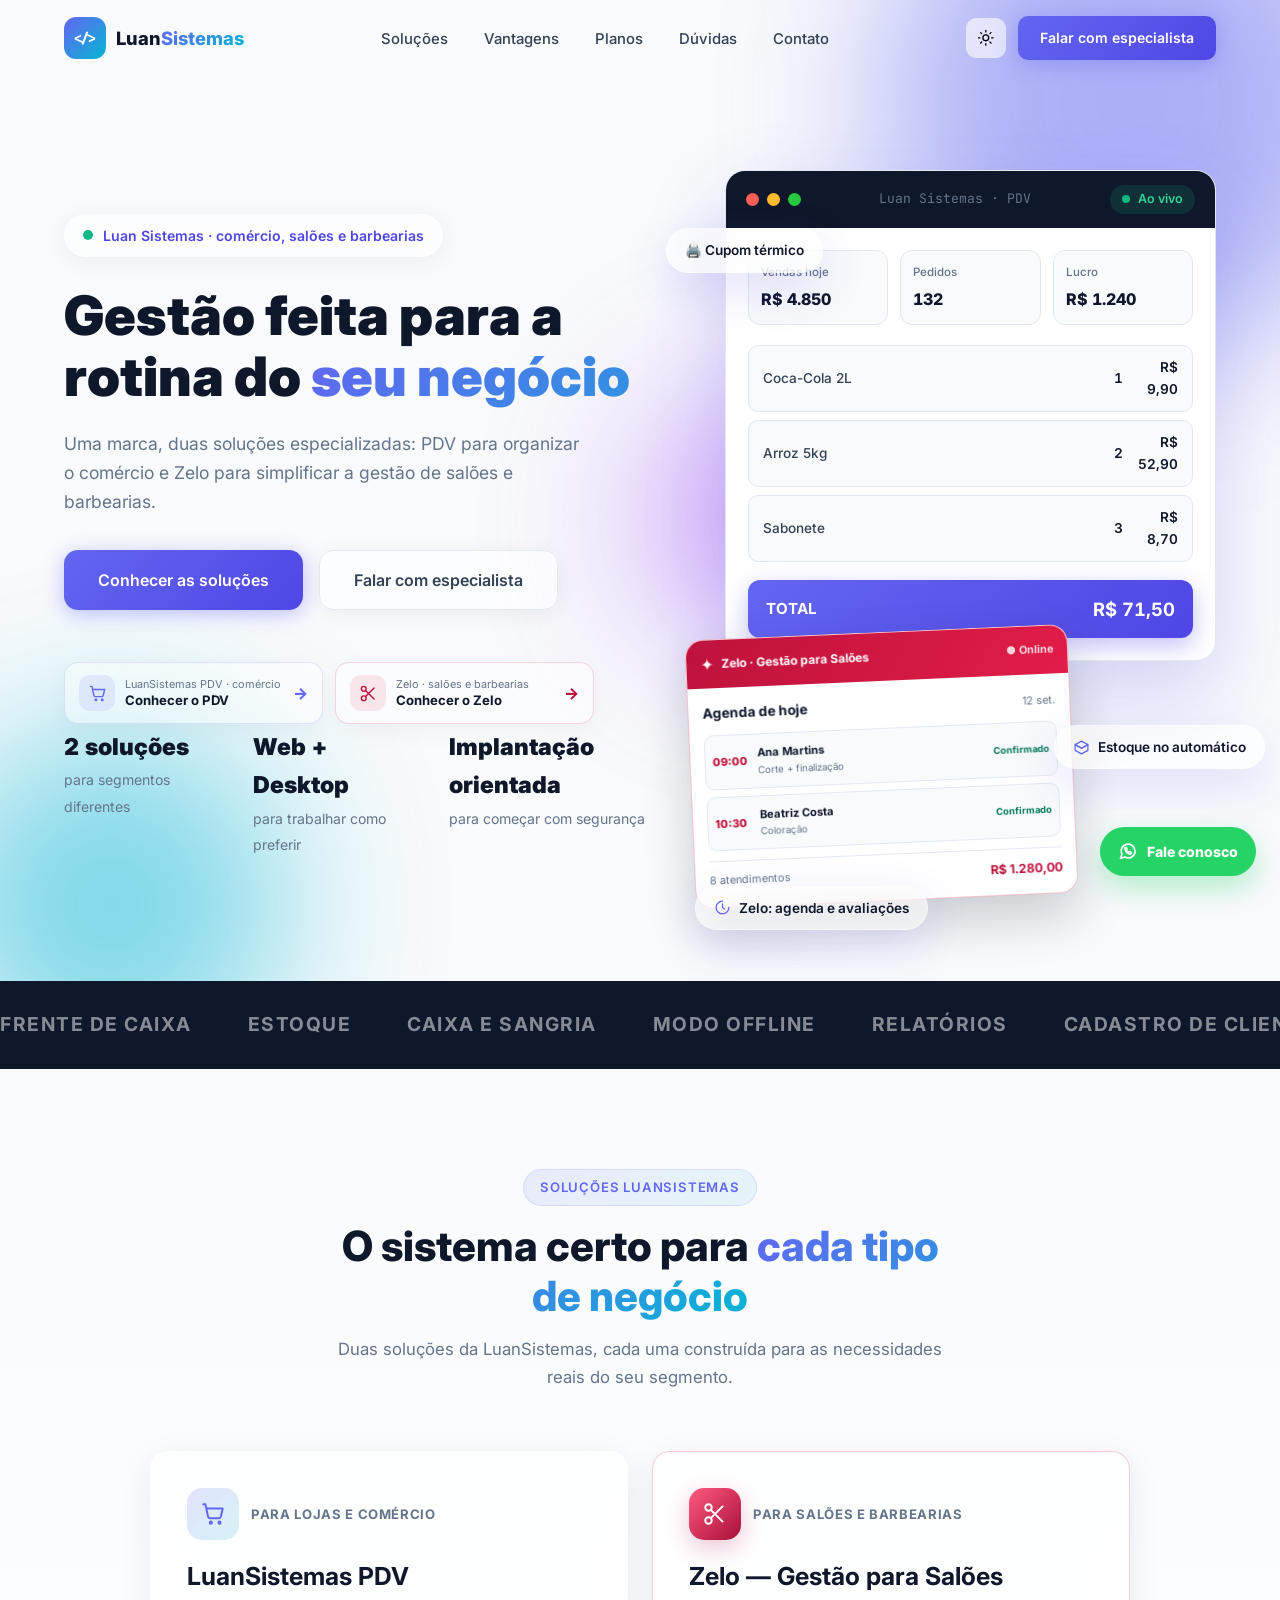
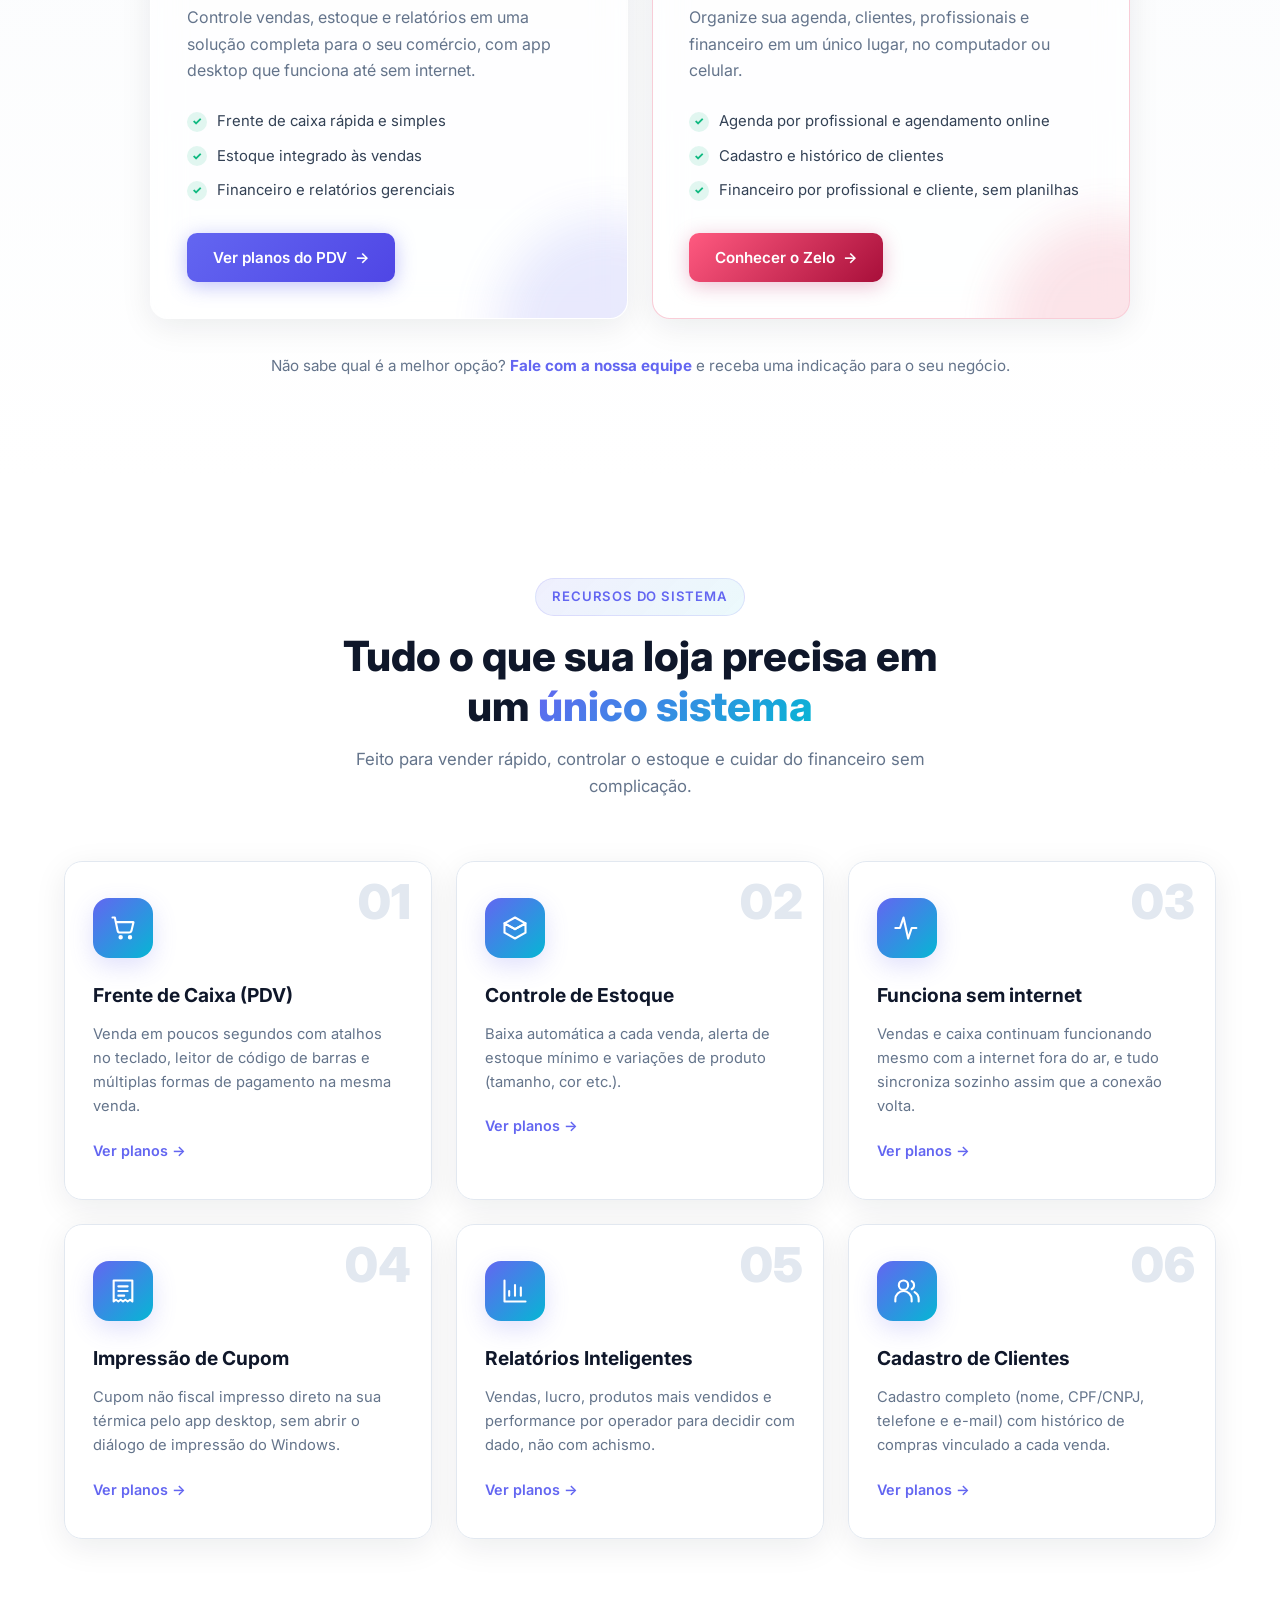
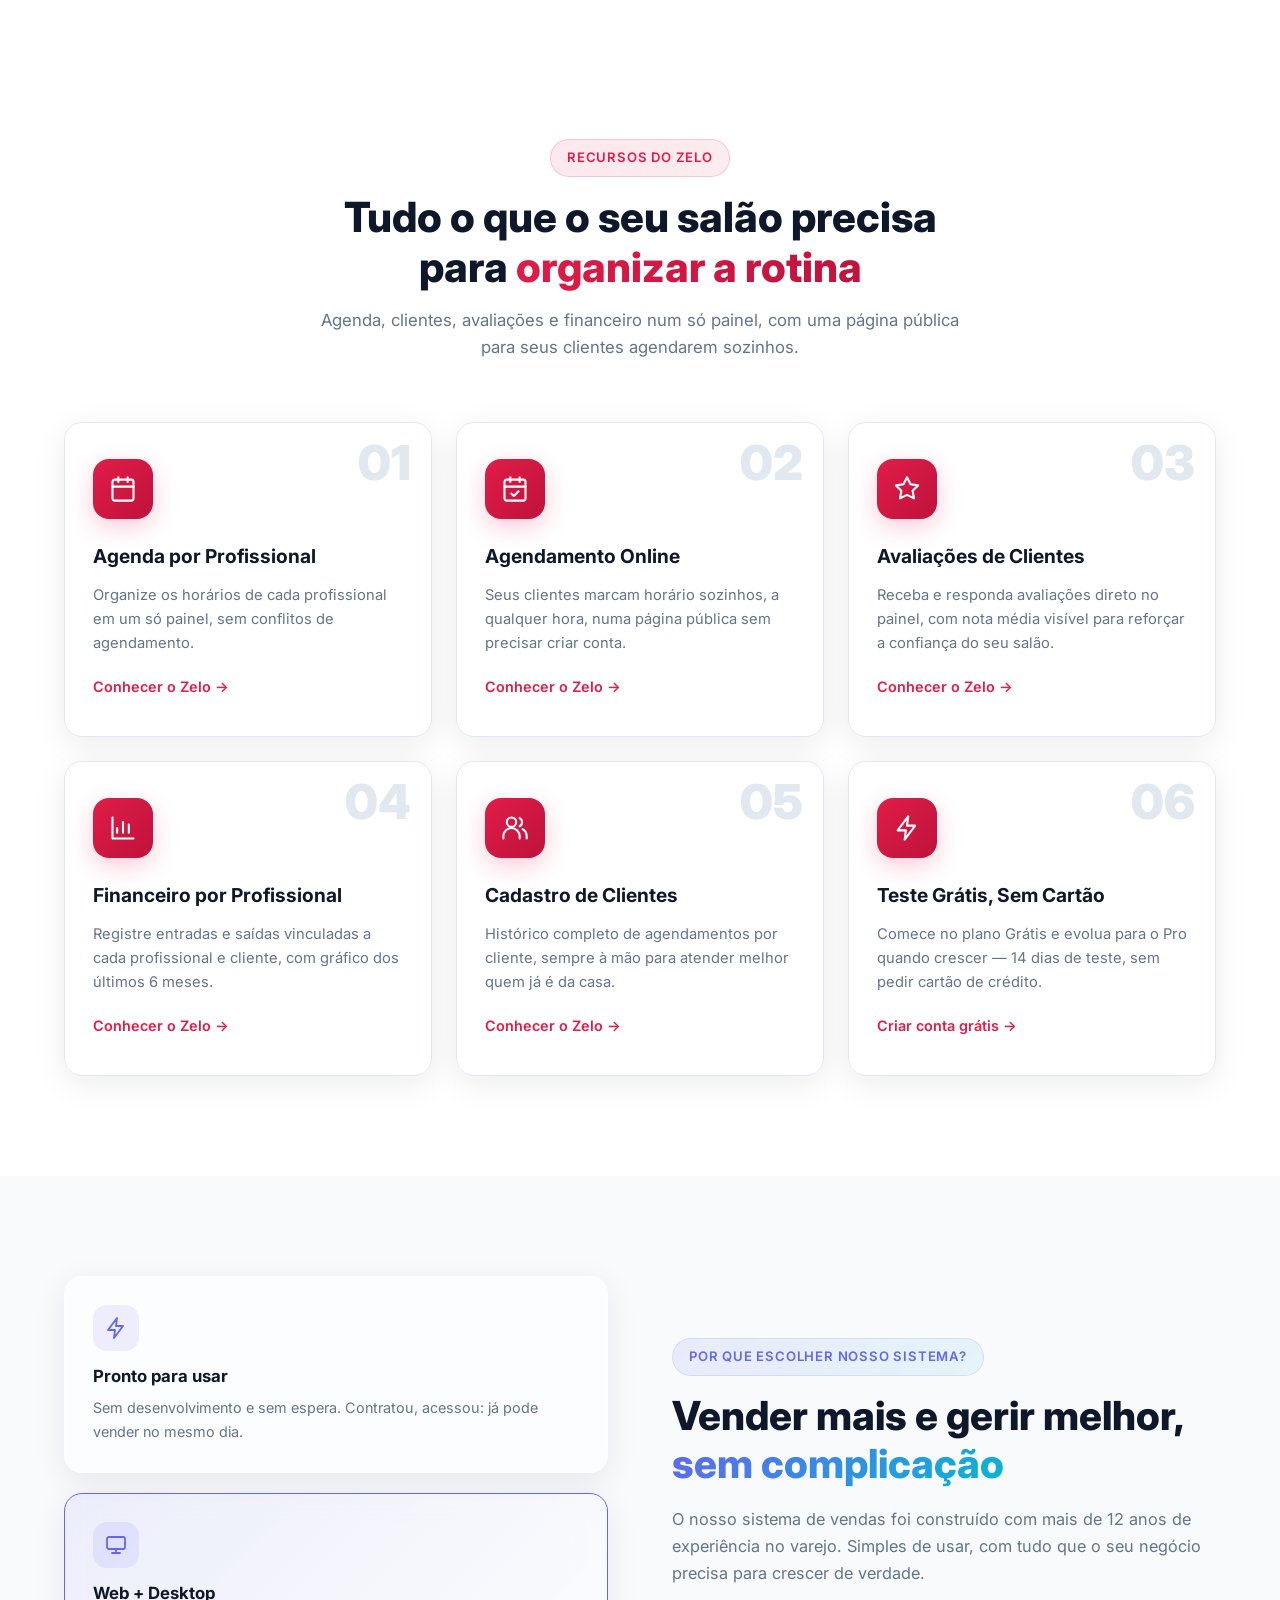
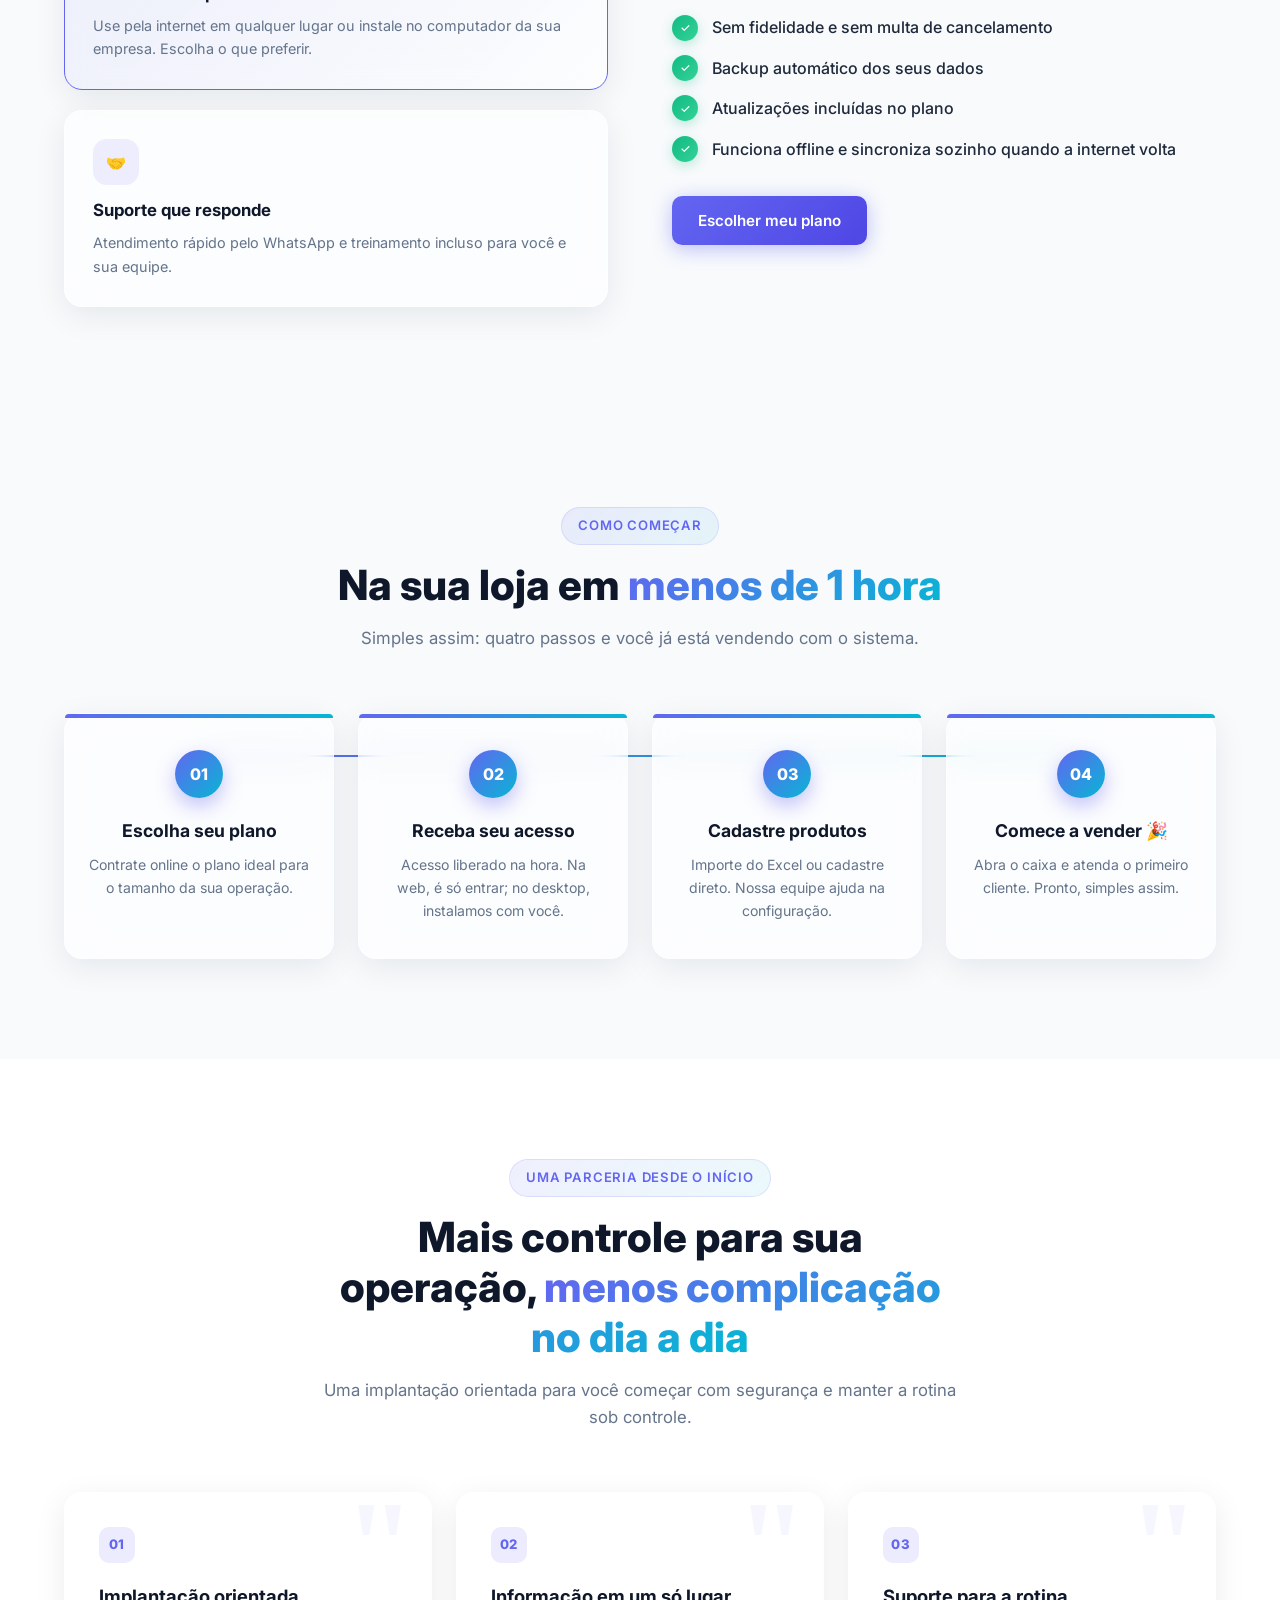
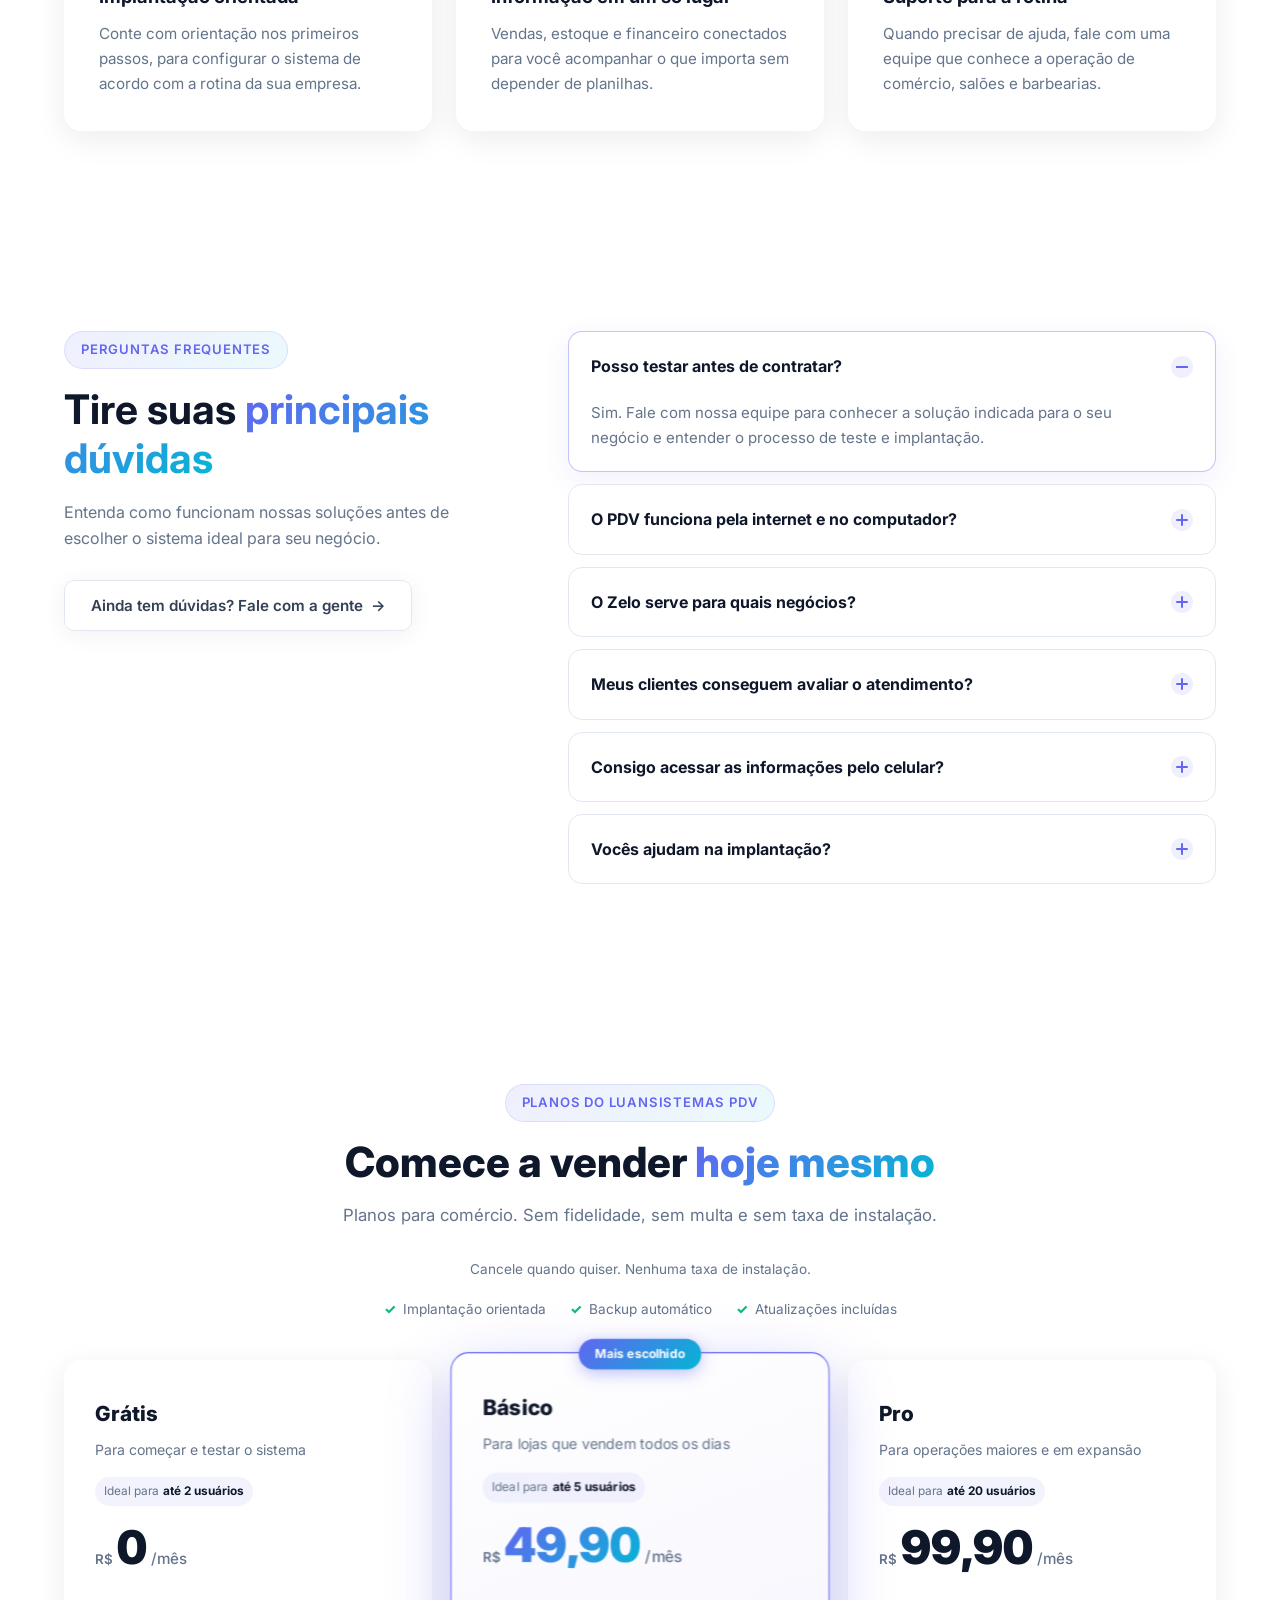
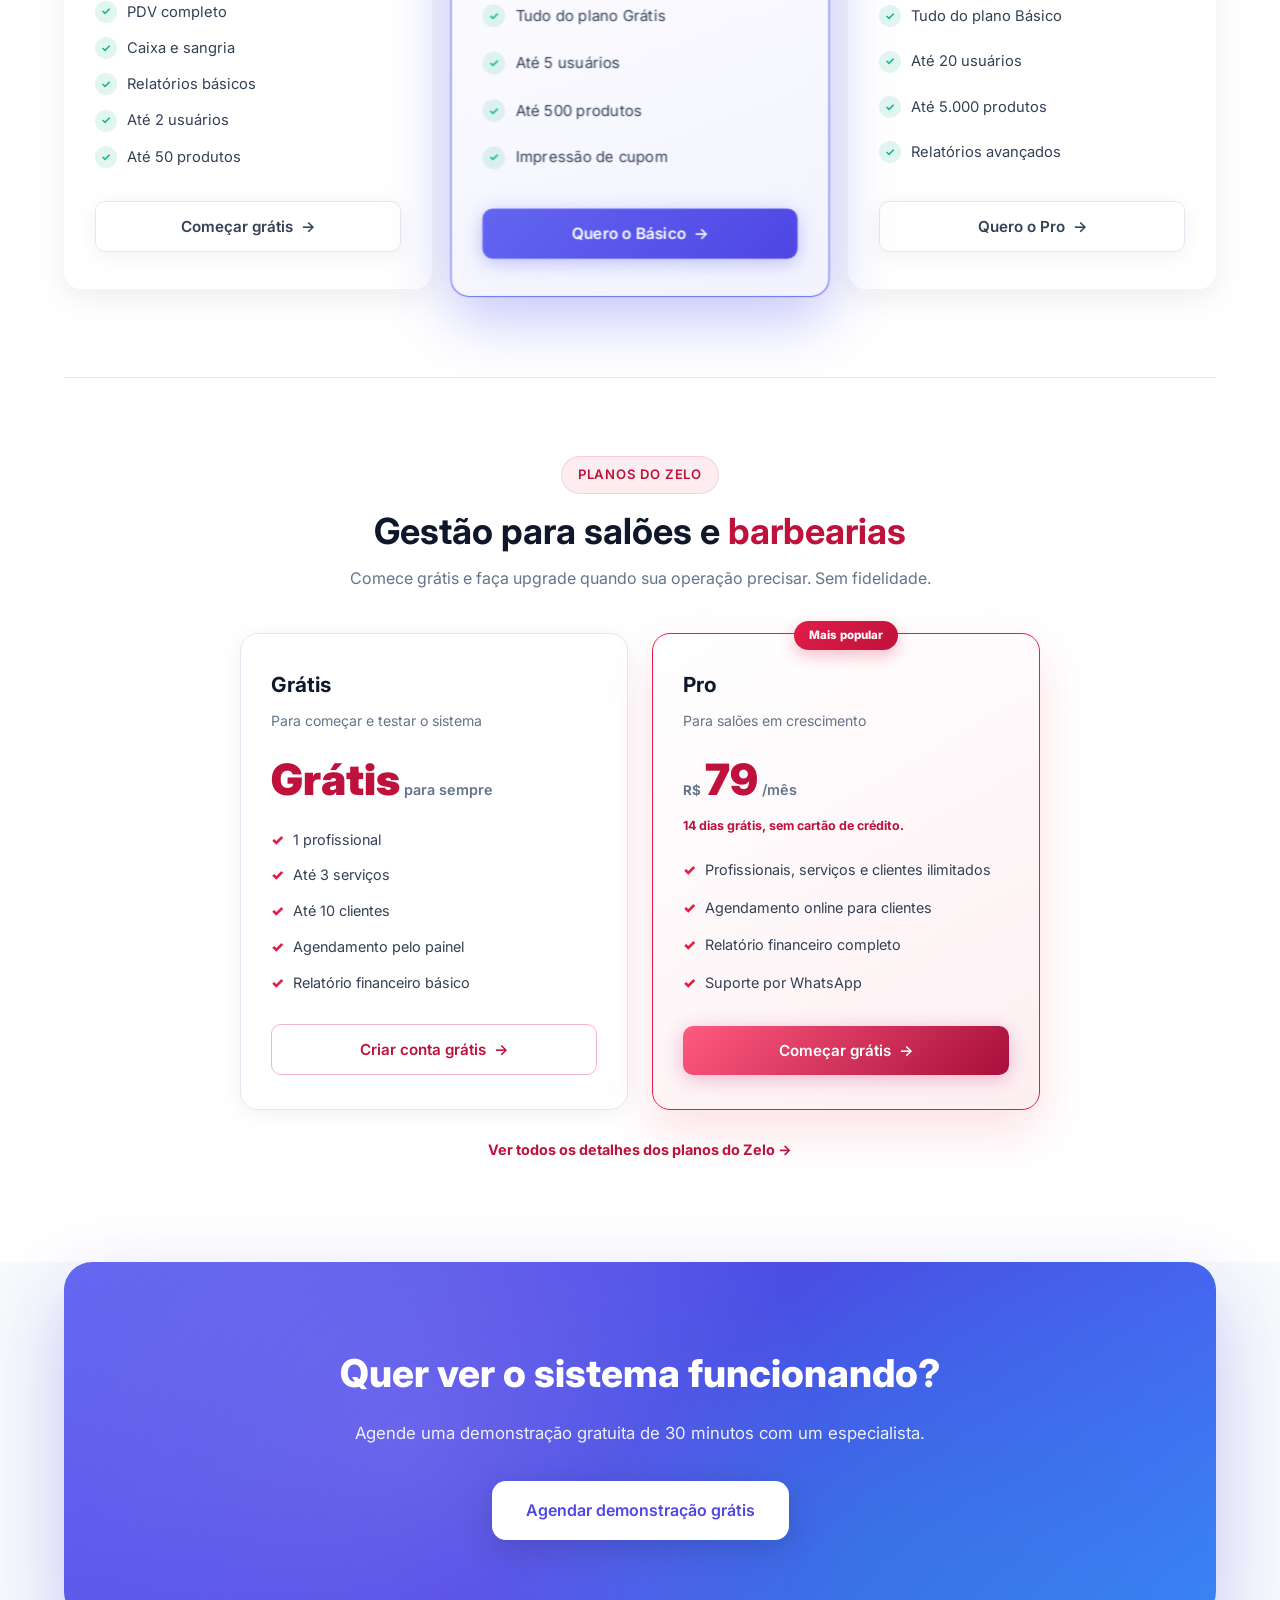
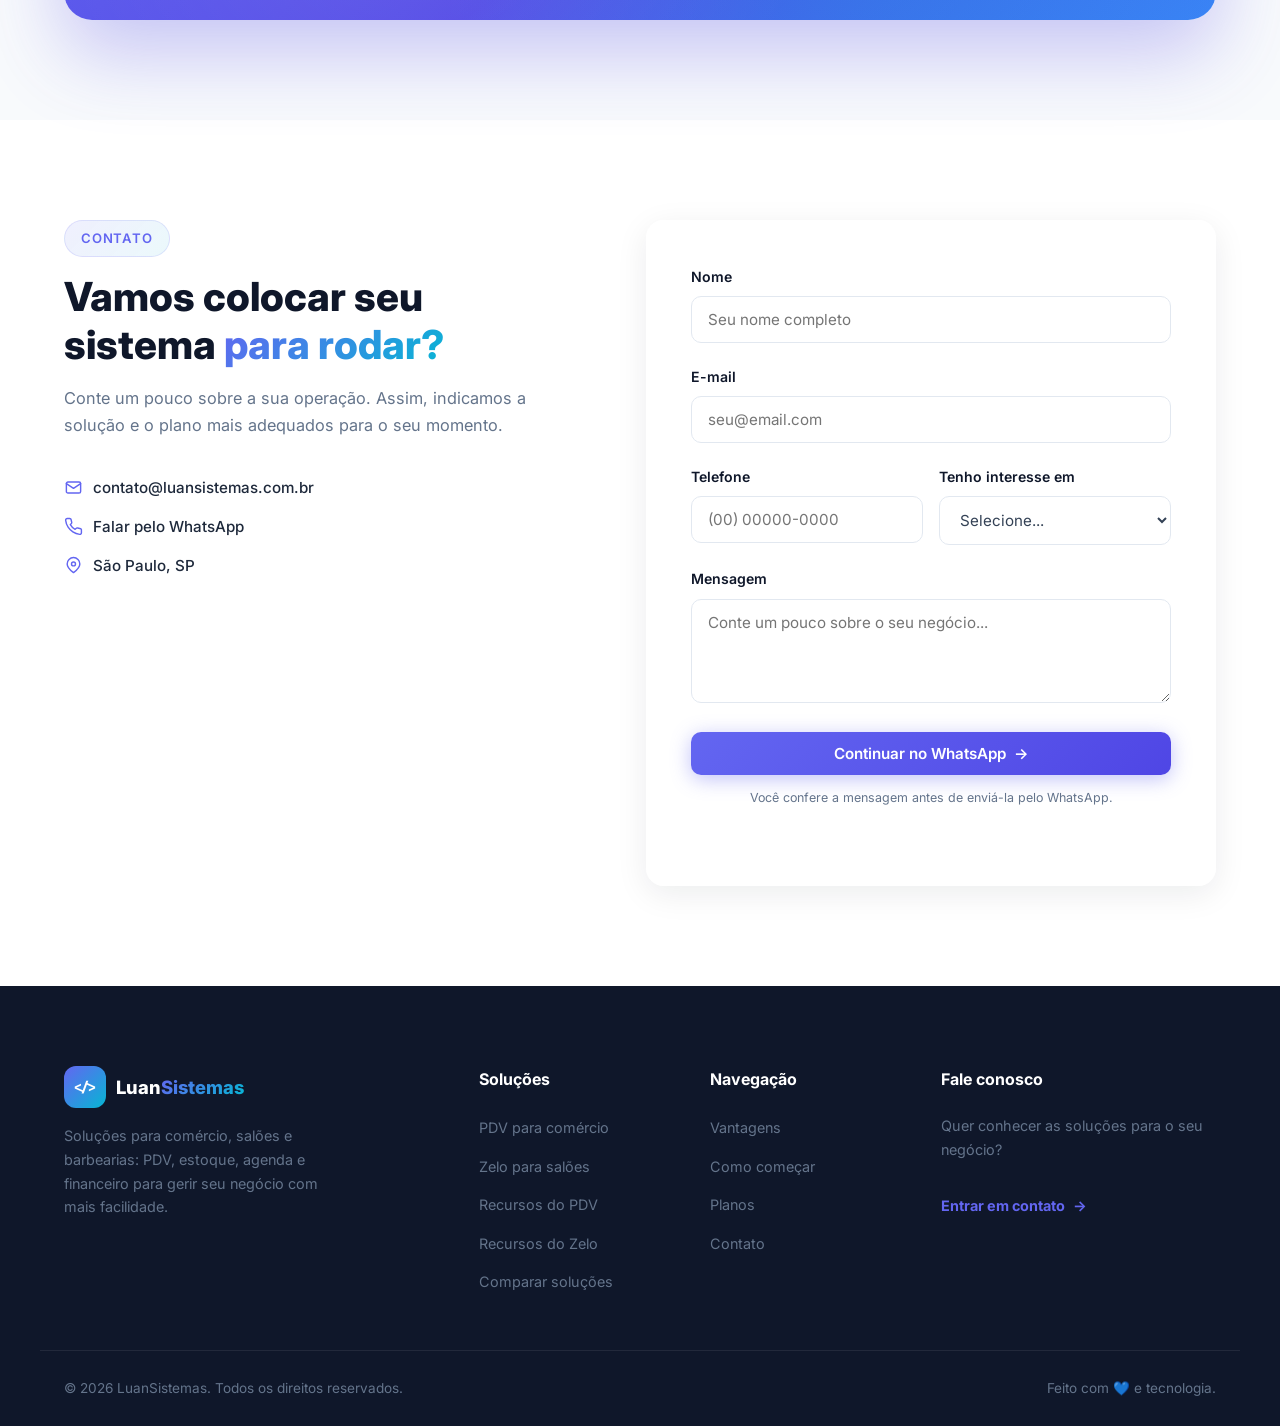
==== index.html @ 3c81588d "Landing page da Luan Sistemas (PDV + Zelo) Pagina de vendas mostrando as duas solucoes da marca: Lua" ====
<!DOCTYPE html>
<html lang="pt-BR">
<head>
  <meta charset="UTF-8">
  <meta name="viewport" content="width=device-width, initial-scale=1.0">
  <meta name="description" content="LuanSistemas: PDV completo para comércio e Zelo, gestão para salões e barbearias. Vendas, estoque, agenda, financeiro e suporte em um só lugar.">
  <meta name="theme-color" content="#6366f1">
  <meta name="robots" content="index, follow">
  <title>LuanSistemas | PDV para comércio e gestão para salões</title>
  <link rel="preconnect" href="https://fonts.googleapis.com">
  <link rel="preconnect" href="https://fonts.gstatic.com" crossorigin>
  <link href="https://fonts.googleapis.com/css2?family=Inter:wght@400;500;600;700;800;900&family=JetBrains+Mono:wght@400;500;700&display=swap" rel="stylesheet">
  <link rel="stylesheet" href="style.css">
</head>
<body>
  <a class="skip-link" href="#conteudo">Pular para o conteúdo</a>
  <div class="scroll-progress" id="scrollProgress"></div>
  <div class="cursor-glow" id="cursorGlow" aria-hidden="true"></div>
  <a class="whatsapp-float" href="https://wa.me/5511984881939?text=Ol%C3%A1%21%20Quero%20conhecer%20as%20solu%C3%A7%C3%B5es%20da%20Luan%20Sistemas." target="_blank" rel="noopener noreferrer" aria-label="Falar com a Luan Sistemas pelo WhatsApp">
    <svg class="ui-icon" aria-hidden="true" viewBox="0 0 24 24"><path d="M20.5 11.9a8.4 8.4 0 0 1-12.4 7.4L3 21l1.7-4.9A8.4 8.4 0 1 1 20.5 11.9Z"/><path d="M8.2 8.1c.2-.5.4-.5.7-.5h.6c.2 0 .4.1.5.4l.8 1.9c.1.3.1.5-.1.7l-.5.6c-.1.1-.1.3 0 .4.4.8 1.1 1.5 1.9 2 .2.1.3.1.4 0l.7-.8c.2-.2.4-.2.7-.1l1.8.8c.3.1.4.3.4.5v.6c0 .3-.2.6-.5.8-.5.3-1.1.4-1.8.2-1.1-.3-2.2-1-3.2-2s-1.7-2.1-2-3.2c-.2-.6-.1-1.2.1-1.7Z"/></svg>
    <span>Fale conosco</span>
  </a>

  <header class="header" id="header">
    <nav class="navbar container" aria-label="Navegação principal">
      <a href="#inicio" class="brand">
        <span class="brand-logo">&lt;/&gt;</span>
        <span class="brand-name">Luan<span>Sistemas</span></span>
      </a>

      <ul class="nav-links" id="navLinks">
        <li><a href="#solucoes" class="nav-link">Soluções</a></li>
        <li><a href="#vantagens" class="nav-link">Vantagens</a></li>
        <li><a href="#planos" class="nav-link">Planos</a></li>
        <li><a href="#faq" class="nav-link">Dúvidas</a></li>
        <li><a href="#contato" class="nav-link">Contato</a></li>
      </ul>

      <div class="nav-actions">
        <button class="theme-toggle" id="themeToggle" type="button" aria-label="Alternar modo escuro" aria-pressed="false">
          <svg class="ui-icon icon-sun" aria-hidden="true" viewBox="0 0 24 24"><circle cx="12" cy="12" r="4"/><path d="M12 2v2M12 20v2M4.93 4.93l1.41 1.41M17.66 17.66l1.41 1.41M2 12h2M20 12h2M4.93 19.07l1.41-1.41M17.66 6.34l1.41-1.41"/></svg>
          <svg class="ui-icon icon-moon" aria-hidden="true" viewBox="0 0 24 24"><path d="M21 12.8A9 9 0 1 1 11.2 3 7 7 0 0 0 21 12.8Z"/></svg>
        </button>
        <a href="#contato" class="btn btn-primary btn-nav btn-shine" data-interest="Demo / demonstração">Falar com especialista</a>
      </div>

      <button class="hamburger" id="hamburger" type="button" aria-label="Abrir menu" aria-controls="navLinks" aria-expanded="false">
        <span></span><span></span><span></span>
      </button>
    </nav>
  </header>

  <main id="conteudo">
    <section class="hero" id="inicio">
      <div class="aurora" aria-hidden="true">
        <span class="blob blob-1"></span>
        <span class="blob blob-2"></span>
        <span class="blob blob-3"></span>
      </div>

      <div class="container hero-content">
        <div class="hero-text">
          <span class="badge"><span class="pulse-dot"></span> Luan Sistemas · comércio, salões e barbearias</span>
          <h1>Gestão feita para a rotina do <span class="gradient-text animate-gradient">seu negócio</span></h1>
          <p>Uma marca, duas soluções especializadas: PDV para organizar o comércio e Zelo para simplificar a gestão de salões e barbearias.</p>
          <div class="hero-actions">
            <a href="#solucoes" class="btn btn-primary btn-lg btn-shine">Conhecer as soluções</a>
            <a href="#contato" class="btn btn-glass btn-lg" data-interest="Demo / demonstração">Falar com especialista</a>
          </div>
          <div class="hero-product-links" aria-label="Escolha sua solução">
            <a href="#planos" class="hero-product-link">
              <span class="hero-product-icon"><svg class="ui-icon" aria-hidden="true" viewBox="0 0 24 24"><path d="M3 3h2l2.4 11.3a2 2 0 0 0 2 1.6h7.9a2 2 0 0 0 1.9-1.4L21 7H6"/><circle cx="10" cy="20" r="1"/><circle cx="18" cy="20" r="1"/></svg></span>
              <span><small>LuanSistemas PDV · comércio</small><strong>Conhecer o PDV</strong></span><span class="hero-product-arrow">→</span>
            </a>
            <a href="https://www.zelosaloes.com.br/" class="hero-product-link hero-product-zelo" target="_blank" rel="noopener noreferrer">
              <span class="hero-product-icon"><svg class="ui-icon" aria-hidden="true" viewBox="0 0 24 24"><circle cx="6" cy="6" r="3"/><circle cx="6" cy="18" r="3"/><path d="m8.6 8.6 10.4 10.4M8.6 15.4 19 5"/></svg></span>
              <span><small>Zelo · salões e barbearias</small><strong>Conhecer o Zelo</strong></span><span class="hero-product-arrow">→</span>
            </a>
          </div>
          <ul class="hero-stats">
            <li><strong>2 soluções</strong><span>para segmentos diferentes</span></li>
            <li><strong>Web + Desktop</strong><span>para trabalhar como preferir</span></li>
            <li><strong>Implantação orientada</strong><span>para começar com segurança</span></li>
          </ul>
        </div>
        <div class="hero-visual">
          <div class="dashboard-card" data-tilt>
            <div class="dash-header">
              <span class="dot red"></span><span class="dot yellow"></span><span class="dot green"></span>
              <span class="code-file">Luan Sistemas · PDV</span>
              <span class="dash-live"><span class="pulse-dot"></span> Ao vivo</span>
            </div>
            <div class="dash-body">
              <div class="dash-stats">
                <div><small>Vendas hoje</small><strong>R$ 4.850</strong></div>
                <div><small>Pedidos</small><strong>132</strong></div>
                <div><small>Lucro</small><strong>R$ 1.240</strong></div>
              </div>
              <div class="dash-items">
                <div class="dash-item"><span>Coca-Cola 2L</span><b>1</b><b>R$ 9,90</b></div>
                <div class="dash-item"><span>Arroz 5kg</span><b>2</b><b>R$ 52,90</b></div>
                <div class="dash-item"><span>Sabonete</span><b>3</b><b>R$ 8,70</b></div>
              </div>
              <div class="dash-total">TOTAL <strong>R$ 71,50</strong></div>
            </div>
            <div class="code-card-glow" aria-hidden="true"></div>
          </div>
          <div class="zelo-preview-card" aria-label="Prévia do Zelo, gestão para salões">
            <div class="zelo-preview-header">
              <span class="zelo-mark">✦</span>
              <span>Zelo · Gestão para Salões</span>
              <span class="zelo-online">● Online</span>
            </div>
            <div class="zelo-preview-body">
              <div class="zelo-preview-title"><strong>Agenda de hoje</strong><span>12 set.</span></div>
              <div class="zelo-appointment"><span class="zelo-time">09:00</span><span><b>Ana Martins</b><small>Corte + finalização</small></span><i>Confirmado</i></div>
              <div class="zelo-appointment"><span class="zelo-time">10:30</span><span><b>Beatriz Costa</b><small>Coloração</small></span><i>Confirmado</i></div>
              <div class="zelo-preview-footer"><span>8 atendimentos</span><strong>R$ 1.280,00</strong></div>
            </div>
          </div>
          <div class="float-chip chip-1" data-tilt>🖨️ Cupom térmico</div>
          <div class="float-chip chip-2" data-tilt><svg class="ui-icon" aria-hidden="true" viewBox="0 0 24 24"><path d="m21 8-9 5-9-5 9-5 9 5Z"/><path d="m3 8 9 5 9-5M3 8v8l9 5 9-5V8"/></svg>Estoque no automático</div>
          <div class="float-chip chip-3" data-tilt><svg class="ui-icon" aria-hidden="true" viewBox="0 0 24 24"><path d="M12 3a9 9 0 1 0 9 9"/><path d="M12 7v5l3 2"/></svg>Zelo: agenda e avaliações</div>
        </div>
      </div>
    </section>

    <div class="marquee" aria-label="O que o sistema faz">
      <div class="marquee-track">
        <span>Frente de Caixa</span><span>Estoque</span><span>Caixa e Sangria</span><span>Modo Offline</span>
        <span>Relatórios</span><span>Cadastro de Clientes</span><span>App Desktop</span><span>Cupom Térmico</span>
        <span>Frente de Caixa</span><span>Estoque</span><span>Caixa e Sangria</span><span>Modo Offline</span>
        <span>Relatórios</span><span>Cadastro de Clientes</span><span>App Desktop</span><span>Cupom Térmico</span>
      </div>
    </div>

    <section class="solutions section" id="solucoes">
      <div class="container">
        <div class="section-head">
          <span class="section-tag">Soluções LuanSistemas</span>
          <h2>O sistema certo para <span class="gradient-text">cada tipo de negócio</span></h2>
          <p>Duas soluções da LuanSistemas, cada uma construída para as necessidades reais do seu segmento.</p>
        </div>

        <div class="solutions-grid">
          <article class="solution-card solution-pdv glass-card" data-tilt>
            <div class="solution-card-top">
              <span class="solution-icon"><svg class="ui-icon" aria-hidden="true" viewBox="0 0 24 24"><path d="M3 3h2l2.4 11.3a2 2 0 0 0 2 1.6h7.9a2 2 0 0 0 1.9-1.4L21 7H6"/><circle cx="10" cy="20" r="1"/><circle cx="18" cy="20" r="1"/></svg></span>
              <span class="solution-label">Para lojas e comércio</span>
            </div>
            <h3>LuanSistemas PDV</h3>
            <p>Controle vendas, estoque e relatórios em uma solução completa para o seu comércio, com app desktop que funciona até sem internet.</p>
            <ul class="solution-features">
              <li>Frente de caixa rápida e simples</li>
              <li>Estoque integrado às vendas</li>
              <li>Financeiro e relatórios gerenciais</li>
            </ul>
            <a href="#planos" class="btn btn-primary">Ver planos do PDV <span>→</span></a>
          </article>

          <article class="solution-card solution-zelo glass-card" data-tilt>
            <div class="solution-card-top">
              <span class="solution-icon zelo-icon"><svg class="ui-icon" aria-hidden="true" viewBox="0 0 24 24"><circle cx="6" cy="6" r="3"/><circle cx="6" cy="18" r="3"/><path d="m8.6 8.6 10.4 10.4M8.6 15.4 19 5"/></svg></span>
              <span class="solution-label">Para salões e barbearias</span>
            </div>
            <h3>Zelo — Gestão para Salões</h3>
            <p>Organize sua agenda, clientes, profissionais e financeiro em um único lugar, no computador ou celular.</p>
            <ul class="solution-features">
              <li>Agenda por profissional e agendamento online</li>
              <li>Cadastro e histórico de clientes</li>
              <li>Financeiro por profissional e cliente, sem planilhas</li>
            </ul>
            <a href="https://www.zelosaloes.com.br/" class="btn btn-zelo" target="_blank" rel="noopener noreferrer">Conhecer o Zelo <span>→</span></a>
          </article>
        </div>
        <p class="solutions-support">Não sabe qual é a melhor opção? <a href="#contato" data-interest="Outro assunto">Fale com a nossa equipe</a> e receba uma indicação para o seu negócio.</p>
      </div>
    </section>

    <section class="services section" id="recursos">
      <div class="container">
        <div class="section-head">
          <span class="section-tag">Recursos do sistema</span>
          <h2>Tudo o que sua loja precisa em um <span class="gradient-text">único sistema</span></h2>
          <p>Feito para vender rápido, controlar o estoque e cuidar do financeiro sem complicação.</p>
        </div>

        <div class="services-grid">
          <article class="service-card glass-card" data-tilt>
            <span class="service-num">01</span>
            <div class="service-icon"><svg class="ui-icon" aria-hidden="true" viewBox="0 0 24 24"><path d="M3 3h2l2.4 11.3a2 2 0 0 0 2 1.6h7.9a2 2 0 0 0 1.9-1.4L21 7H6"/><circle cx="10" cy="20" r="1"/><circle cx="18" cy="20" r="1"/></svg></div>
            <h3>Frente de Caixa (PDV)</h3>
            <p>Venda em poucos segundos com atalhos no teclado, leitor de código de barras e múltiplas formas de pagamento na mesma venda.</p>
            <a href="#planos" class="card-link">Ver planos <span class="arrow">→</span></a>
          </article>

          <article class="service-card glass-card" data-tilt>
            <span class="service-num">02</span>
            <div class="service-icon"><svg class="ui-icon" aria-hidden="true" viewBox="0 0 24 24"><path d="m21 8-9 5-9-5 9-5 9 5Z"/><path d="m3 8 9 5 9-5M3 8v8l9 5 9-5V8"/></svg></div>
            <h3>Controle de Estoque</h3>
            <p>Baixa automática a cada venda, alerta de estoque mínimo e variações de produto (tamanho, cor etc.).</p>
            <a href="#planos" class="card-link">Ver planos <span class="arrow">→</span></a>
          </article>

          <article class="service-card glass-card" data-tilt>
            <span class="service-num">03</span>
            <div class="service-icon"><svg class="ui-icon" aria-hidden="true" viewBox="0 0 24 24"><path d="M2 12h4l3-9 4 18 3-9h4"/></svg></div>
            <h3>Funciona sem internet</h3>
            <p>Vendas e caixa continuam funcionando mesmo com a internet fora do ar, e tudo sincroniza sozinho assim que a conexão volta.</p>
            <a href="#planos" class="card-link">Ver planos <span class="arrow">→</span></a>
          </article>

          <article class="service-card glass-card" data-tilt>
            <span class="service-num">04</span>
            <div class="service-icon"><svg class="ui-icon" aria-hidden="true" viewBox="0 0 24 24"><path d="M4 3v18l2-1.5L8 21l2-1.5L12 21l2-1.5 2 1.5 2-1.5 2 1.5V3Z"/><path d="M8 8h8M8 12h8M8 16h5"/></svg></div>
            <h3>Impressão de Cupom</h3>
            <p>Cupom não fiscal impresso direto na sua térmica pelo app desktop, sem abrir o diálogo de impressão do Windows.</p>
            <a href="#planos" class="card-link">Ver planos <span class="arrow">→</span></a>
          </article>

          <article class="service-card glass-card" data-tilt>
            <span class="service-num">05</span>
            <div class="service-icon"><svg class="ui-icon" aria-hidden="true" viewBox="0 0 24 24"><path d="M3 3v18h18"/><path d="M7 16v-4M12 16V7M17 16v-7"/></svg></div>
            <h3>Relatórios Inteligentes</h3>
            <p>Vendas, lucro, produtos mais vendidos e performance por operador para decidir com dado, não com achismo.</p>
            <a href="#planos" class="card-link">Ver planos <span class="arrow">→</span></a>
          </article>

          <article class="service-card glass-card" data-tilt>
            <span class="service-num">06</span>
            <div class="service-icon"><svg class="ui-icon" aria-hidden="true" viewBox="0 0 24 24"><circle cx="9" cy="7" r="4"/><path d="M2 21v-2a7 7 0 0 1 14 0v2M16 3.5a4 4 0 0 1 0 7M22 21v-2a7 7 0 0 0-3.5-6.1"/></svg></div>
            <h3>Cadastro de Clientes</h3>
            <p>Cadastro completo (nome, CPF/CNPJ, telefone e e-mail) com histórico de compras vinculado a cada venda.</p>
            <a href="#planos" class="card-link">Ver planos <span class="arrow">→</span></a>
          </article>
        </div>
      </div>
    </section>

    <section class="services services-zelo section" id="recursos-zelo">
      <div class="container">
        <div class="section-head">
          <span class="section-tag section-tag-zelo">Recursos do Zelo</span>
          <h2>Tudo o que o seu salão precisa para <span class="gradient-text-zelo">organizar a rotina</span></h2>
          <p>Agenda, clientes, avaliações e financeiro num só painel, com uma página pública para seus clientes agendarem sozinhos.</p>
        </div>

        <div class="services-grid">
          <article class="service-card service-card-zelo glass-card" data-tilt>
            <span class="service-num">01</span>
            <div class="service-icon service-icon-zelo"><svg class="ui-icon" aria-hidden="true" viewBox="0 0 24 24"><rect x="3" y="4" width="18" height="18" rx="2"/><path d="M16 2v4M8 2v4M3 10h18"/></svg></div>
            <h3>Agenda por Profissional</h3>
            <p>Organize os horários de cada profissional em um só painel, sem conflitos de agendamento.</p>
            <a href="https://www.zelosaloes.com.br/" class="card-link card-link-zelo" target="_blank" rel="noopener noreferrer">Conhecer o Zelo <span class="arrow">→</span></a>
          </article>

          <article class="service-card service-card-zelo glass-card" data-tilt>
            <span class="service-num">02</span>
            <div class="service-icon service-icon-zelo"><svg class="ui-icon" aria-hidden="true" viewBox="0 0 24 24"><rect x="3" y="4" width="18" height="18" rx="2"/><path d="M16 2v4M8 2v4M3 10h18M9 16l2 2 4-4"/></svg></div>
            <h3>Agendamento Online</h3>
            <p>Seus clientes marcam horário sozinhos, a qualquer hora, numa página pública sem precisar criar conta.</p>
            <a href="https://www.zelosaloes.com.br/" class="card-link card-link-zelo" target="_blank" rel="noopener noreferrer">Conhecer o Zelo <span class="arrow">→</span></a>
          </article>

          <article class="service-card service-card-zelo glass-card" data-tilt>
            <span class="service-num">03</span>
            <div class="service-icon service-icon-zelo"><svg class="ui-icon" aria-hidden="true" viewBox="0 0 24 24"><path d="m12 2 3 6 6.5.9-4.7 4.6L18 20 12 17l-6 3 1.2-6.5L2.5 8.9 9 8Z"/></svg></div>
            <h3>Avaliações de Clientes</h3>
            <p>Receba e responda avaliações direto no painel, com nota média visível para reforçar a confiança do seu salão.</p>
            <a href="https://www.zelosaloes.com.br/" class="card-link card-link-zelo" target="_blank" rel="noopener noreferrer">Conhecer o Zelo <span class="arrow">→</span></a>
          </article>

          <article class="service-card service-card-zelo glass-card" data-tilt>
            <span class="service-num">04</span>
            <div class="service-icon service-icon-zelo"><svg class="ui-icon" aria-hidden="true" viewBox="0 0 24 24"><path d="M3 3v18h18"/><path d="M7 16v-4M12 16V7M17 16v-7"/></svg></div>
            <h3>Financeiro por Profissional</h3>
            <p>Registre entradas e saídas vinculadas a cada profissional e cliente, com gráfico dos últimos 6 meses.</p>
            <a href="https://www.zelosaloes.com.br/" class="card-link card-link-zelo" target="_blank" rel="noopener noreferrer">Conhecer o Zelo <span class="arrow">→</span></a>
          </article>

          <article class="service-card service-card-zelo glass-card" data-tilt>
            <span class="service-num">05</span>
            <div class="service-icon service-icon-zelo"><svg class="ui-icon" aria-hidden="true" viewBox="0 0 24 24"><circle cx="9" cy="7" r="4"/><path d="M2 21v-2a7 7 0 0 1 14 0v2M16 3.5a4 4 0 0 1 0 7M22 21v-2a7 7 0 0 0-3.5-6.1"/></svg></div>
            <h3>Cadastro de Clientes</h3>
            <p>Histórico completo de agendamentos por cliente, sempre à mão para atender melhor quem já é da casa.</p>
            <a href="https://www.zelosaloes.com.br/" class="card-link card-link-zelo" target="_blank" rel="noopener noreferrer">Conhecer o Zelo <span class="arrow">→</span></a>
          </article>

          <article class="service-card service-card-zelo glass-card" data-tilt>
            <span class="service-num">06</span>
            <div class="service-icon service-icon-zelo"><svg class="ui-icon" aria-hidden="true" viewBox="0 0 24 24"><path d="m13 2-9 12h7l-1 8 9-12h-7l1-8Z"/></svg></div>
            <h3>Teste Grátis, Sem Cartão</h3>
            <p>Comece no plano Grátis e evolua para o Pro quando crescer — 14 dias de teste, sem pedir cartão de crédito.</p>
            <a href="https://www.zelosaloes.com.br/register" class="card-link card-link-zelo" target="_blank" rel="noopener noreferrer">Criar conta grátis <span class="arrow">→</span></a>
          </article>
        </div>
      </div>
    </section>

    <section class="about section" id="vantagens">
      <div class="container about-grid">
        <div class="about-visual">
          <div class="about-card glass-card" data-reveal>
            <span class="flag"><svg class="ui-icon" aria-hidden="true" viewBox="0 0 24 24"><path d="m13 2-9 12h7l-1 8 9-12h-7l1-8Z"/></svg></span>
            <h4>Pronto para usar</h4>
            <p>Sem desenvolvimento e sem espera. Contratou, acessou: já pode vender no mesmo dia.</p>
          </div>
          <div class="about-card highlight glass-card" data-reveal>
            <span class="flag"><svg class="ui-icon" aria-hidden="true" viewBox="0 0 24 24"><rect x="3" y="4" width="18" height="12" rx="2"/><path d="M8 20h8M12 16v4"/></svg></span>
            <h4>Web + Desktop</h4>
            <p>Use pela internet em qualquer lugar ou instale no computador da sua empresa. Escolha o que preferir.</p>
          </div>
          <div class="about-card glass-card" data-reveal>
            <span class="flag">🤝</span>
            <h4>Suporte que responde</h4>
            <p>Atendimento rápido pelo WhatsApp e treinamento incluso para você e sua equipe.</p>
          </div>
        </div>

        <div class="about-text" data-reveal>
          <span class="section-tag">Por que escolher nosso sistema?</span>
          <h2>Vender mais e gerir melhor, <span class="gradient-text">sem complicação</span></h2>
          <p>O nosso sistema de vendas foi construído com mais de 12 anos de experiência no varejo. Simples de usar, com tudo que o seu negócio precisa para crescer de verdade.</p>
          <ul class="about-list">
            <li><span>✓</span> Sem fidelidade e sem multa de cancelamento</li>
            <li><span>✓</span> Backup automático dos seus dados</li>
            <li><span>✓</span> Atualizações incluídas no plano</li>
            <li><span>✓</span> Funciona offline e sincroniza sozinho quando a internet volta</li>
          </ul>
          <a href="#planos" class="btn btn-primary btn-shine">Escolher meu plano</a>
        </div>
      </div>
    </section>

    <section class="process section" id="como-comecar">
      <div class="container">
        <div class="section-head">
          <span class="section-tag">Como começar</span>
          <h2>Na sua loja em <span class="gradient-text">menos de 1 hora</span></h2>
          <p>Simples assim: quatro passos e você já está vendendo com o sistema.</p>
        </div>

        <div class="process-steps">
          <article class="step glass-card" data-tilt>
            <span class="step-num">01</span>
            <h3>Escolha seu plano</h3>
            <p>Contrate online o plano ideal para o tamanho da sua operação.</p>
          </article>
          <article class="step glass-card" data-tilt>
            <span class="step-num">02</span>
            <h3>Receba seu acesso</h3>
            <p>Acesso liberado na hora. Na web, é só entrar; no desktop, instalamos com você.</p>
          </article>
          <article class="step glass-card" data-tilt>
            <span class="step-num">03</span>
            <h3>Cadastre produtos</h3>
            <p>Importe do Excel ou cadastre direto. Nossa equipe ajuda na configuração.</p>
          </article>
          <article class="step glass-card" data-tilt>
            <span class="step-num">04</span>
            <h3>Comece a vender 🎉</h3>
            <p>Abra o caixa e atenda o primeiro cliente. Pronto, simples assim.</p>
          </article>
        </div>
      </div>
    </section>

    <section class="testimonials section" id="experiencia">
      <div class="container">
        <div class="section-head">
          <span class="section-tag">Uma parceria desde o início</span>
          <h2>Mais controle para sua operação, <span class="gradient-text">menos complicação no dia a dia</span></h2>
          <p>Uma implantação orientada para você começar com segurança e manter a rotina sob controle.</p>
        </div>

        <div class="testimonials-grid">
          <article class="testimonial-card glass-card" data-tilt>
            <span class="testimonial-kicker">01</span>
            <h3>Implantação orientada</h3>
            <p>Conte com orientação nos primeiros passos, para configurar o sistema de acordo com a rotina da sua empresa.</p>
          </article>

          <article class="testimonial-card glass-card" data-tilt>
            <span class="testimonial-kicker">02</span>
            <h3>Informação em um só lugar</h3>
            <p>Vendas, estoque e financeiro conectados para você acompanhar o que importa sem depender de planilhas.</p>
          </article>

          <article class="testimonial-card glass-card" data-tilt>
            <span class="testimonial-kicker">03</span>
            <h3>Suporte para a rotina</h3>
            <p>Quando precisar de ajuda, fale com uma equipe que conhece a operação de comércio, salões e barbearias.</p>
          </article>
        </div>
      </div>
    </section>

    <section class="faq section" id="faq">
      <div class="container faq-grid">
        <div class="faq-intro" data-reveal>
          <span class="section-tag">Perguntas frequentes</span>
          <h2>Tire suas <span class="gradient-text">principais dúvidas</span></h2>
          <p>Entenda como funcionam nossas soluções antes de escolher o sistema ideal para seu negócio.</p>
          <a href="#contato" class="btn btn-glass" data-interest="Outro assunto">Ainda tem dúvidas? Fale com a gente <span>→</span></a>
        </div>

        <div class="faq-list" data-reveal>
          <details class="faq-item" open>
            <summary>Posso testar antes de contratar?<span class="faq-toggle" aria-hidden="true"></span></summary>
            <p>Sim. Fale com nossa equipe para conhecer a solução indicada para o seu negócio e entender o processo de teste e implantação.</p>
          </details>
          <details class="faq-item">
            <summary>O PDV funciona pela internet e no computador?<span class="faq-toggle" aria-hidden="true"></span></summary>
            <p>Sim. O LuanSistemas PDV pode ser usado pela web ou instalado no computador, conforme a necessidade da sua operação.</p>
          </details>
          <details class="faq-item">
            <summary>O Zelo serve para quais negócios?<span class="faq-toggle" aria-hidden="true"></span></summary>
            <p>O Zelo foi pensado para salões de beleza e barbearias que precisam organizar agenda, clientes, profissionais e financeiro.</p>
          </details>
          <details class="faq-item">
            <summary>Meus clientes conseguem avaliar o atendimento?<span class="faq-toggle" aria-hidden="true"></span></summary>
            <p>Sim, no Zelo. Os clientes deixam avaliações e comentários direto pela página de agendamento, e você responde pelo painel — a nota média fica visível para reforçar a confiança no seu salão.</p>
          </details>
          <details class="faq-item">
            <summary>Consigo acessar as informações pelo celular?<span class="faq-toggle" aria-hidden="true"></span></summary>
            <p>Sim. As soluções web podem ser acessadas de dispositivos conectados à internet, facilitando o acompanhamento da operação.</p>
          </details>
          <details class="faq-item">
            <summary>Vocês ajudam na implantação?<span class="faq-toggle" aria-hidden="true"></span></summary>
            <p>Sim. Nossa equipe orienta os primeiros passos para que você comece a usar o sistema com segurança e rapidez.</p>
          </details>
        </div>
      </div>
    </section>

    <section class="pricing section" id="planos">
      <div class="container">
        <div class="section-head">
          <span class="section-tag">Planos do LuanSistemas PDV</span>
          <h2>Comece a vender <span class="gradient-text">hoje mesmo</span></h2>
          <p>Planos para comércio. Sem fidelidade, sem multa e sem taxa de instalação.</p>
        </div>

        <p class="billing-note" id="billingNote" aria-live="polite">Cancele quando quiser. Nenhuma taxa de instalação.</p>
        <ul class="pricing-reassurance" aria-label="Benefícios em todos os planos">
          <li><span>✓</span> Implantação orientada</li>
          <li><span>✓</span> Backup automático</li>
          <li><span>✓</span> Atualizações incluídas</li>
        </ul>

        <div class="pricing-grid">
          <article class="plan-card glass-card" data-tilt>
            <h3>Grátis</h3>
            <p class="plan-desc">Para começar e testar o sistema</p>
            <p class="plan-fit">Ideal para <strong>até 2 usuários</strong></p>
            <div class="plan-price">
              <small>R$</small><span class="price">0</span><span class="period">/mês</span>
            </div>
            <ul class="plan-features">
              <li><span>✓</span> PDV completo</li>
              <li><span>✓</span> Caixa e sangria</li>
              <li><span>✓</span> Relatórios básicos</li>
              <li><span>✓</span> Até 2 usuários</li>
              <li><span>✓</span> Até 50 produtos</li>
            </ul>
            <a href="#contato" class="btn btn-glass btn-full" data-interest="Plano Grátis">Começar grátis <span>→</span></a>
          </article>

          <article class="plan-card featured glass-card" data-tilt>
            <span class="plan-tag">Mais escolhido</span>
            <h3>Básico</h3>
            <p class="plan-desc">Para lojas que vendem todos os dias</p>
            <p class="plan-fit">Ideal para <strong>até 5 usuários</strong></p>
            <div class="plan-price">
              <small>R$</small><span class="price">49,90</span><span class="period">/mês</span>
            </div>
            <ul class="plan-features">
              <li><span>✓</span> Tudo do plano Grátis</li>
              <li><span>✓</span> Até 5 usuários</li>
              <li><span>✓</span> Até 500 produtos</li>
              <li><span>✓</span> Impressão de cupom</li>
            </ul>
            <a href="#contato" class="btn btn-primary btn-full btn-shine" data-interest="Plano Básico">Quero o Básico <span>→</span></a>
          </article>

          <article class="plan-card glass-card" data-tilt>
            <h3>Pro</h3>
            <p class="plan-desc">Para operações maiores e em expansão</p>
            <p class="plan-fit">Ideal para <strong>até 20 usuários</strong></p>
            <div class="plan-price">
              <small>R$</small><span class="price">99,90</span><span class="period">/mês</span>
            </div>
            <ul class="plan-features">
              <li><span>✓</span> Tudo do plano Básico</li>
              <li><span>✓</span> Até 20 usuários</li>
              <li><span>✓</span> Até 5.000 produtos</li>
              <li><span>✓</span> Relatórios avançados</li>
            </ul>
            <a href="#contato" class="btn btn-glass btn-full" data-interest="Plano Pro">Quero o Pro <span>→</span></a>
          </article>
        </div>
        <section class="zelo-pricing-section" aria-labelledby="zelo-pricing-title">
          <div class="zelo-pricing-head">
            <span class="section-tag">Planos do Zelo</span>
            <h3 id="zelo-pricing-title">Gestão para salões e <span>barbearias</span></h3>
            <p>Comece grátis e faça upgrade quando sua operação precisar. Sem fidelidade.</p>
          </div>
          <div class="zelo-plans-grid">
            <article class="zelo-plan-card">
              <h4>Grátis</h4>
              <p>Para começar e testar o sistema</p>
              <div class="zelo-plan-price"><strong>Grátis</strong><span>para sempre</span></div>
              <ul>
                <li><span>✓</span> 1 profissional</li>
                <li><span>✓</span> Até 3 serviços</li>
                <li><span>✓</span> Até 10 clientes</li>
                <li><span>✓</span> Agendamento pelo painel</li>
                <li><span>✓</span> Relatório financeiro básico</li>
              </ul>
              <a href="https://www.zelosaloes.com.br/register" class="btn btn-zelo-outline btn-full" target="_blank" rel="noopener noreferrer">Criar conta grátis <span>→</span></a>
            </article>
            <article class="zelo-plan-card zelo-plan-featured">
              <span class="zelo-plan-tag">Mais popular</span>
              <h4>Pro</h4>
              <p>Para salões em crescimento</p>
              <div class="zelo-plan-price"><small>R$</small><strong>79</strong><span>/mês</span></div>
              <p class="zelo-trial">14 dias grátis, sem cartão de crédito.</p>
              <ul>
                <li><span>✓</span> Profissionais, serviços e clientes ilimitados</li>
                <li><span>✓</span> Agendamento online para clientes</li>
                <li><span>✓</span> Relatório financeiro completo</li>
                <li><span>✓</span> Suporte por WhatsApp</li>
              </ul>
              <a href="https://www.zelosaloes.com.br/register" class="btn btn-zelo btn-full" target="_blank" rel="noopener noreferrer">Começar grátis <span>→</span></a>
            </article>
          </div>
          <a href="https://www.zelosaloes.com.br/pricing" class="zelo-pricing-link" target="_blank" rel="noopener noreferrer">Ver todos os detalhes dos planos do Zelo <span>→</span></a>
        </section>
        </div>
      </div>
    </section>

    <section class="cta section">
      <div class="container">
        <div class="cta-box" data-reveal>
          <div class="cta-aurora" aria-hidden="true"></div>
          <h2>Quer ver o sistema <span class="text-white">funcionando?</span></h2>
          <p>Agende uma demonstração gratuita de 30 minutos com um especialista.</p>
          <a href="#contato" class="btn btn-light btn-lg btn-shine" data-interest="Demo / demonstração">Agendar demonstração grátis</a>
        </div>
      </div>
    </section>

    <section class="contact section" id="contato">
      <div class="container contact-grid">
        <div class="contact-info" data-reveal>
          <span class="section-tag">Contato</span>
          <h2>Vamos colocar seu sistema <span class="gradient-text">para rodar?</span></h2>
          <p>Conte um pouco sobre a sua operação. Assim, indicamos a solução e o plano mais adequados para o seu momento.</p>

          <ul class="contact-channels">
            <li><svg class="ui-icon" aria-hidden="true" viewBox="0 0 24 24"><rect x="3" y="5" width="18" height="14" rx="2"/><path d="m3 7 9 6 9-6"/></svg><a href="mailto:contato@luansistemas.com.br">contato@luansistemas.com.br</a></li>
            <li><svg class="ui-icon" aria-hidden="true" viewBox="0 0 24 24"><path d="M22 16.9v3a2 2 0 0 1-2.2 2 19.8 19.8 0 0 1-8.6-3.1 19.4 19.4 0 0 1-6-6A19.8 19.8 0 0 1 2.1 4.2 2 2 0 0 1 4.1 2h3a2 2 0 0 1 2 1.7c.1.9.3 1.8.6 2.6a2 2 0 0 1-.5 2.1L8 9.6a16 16 0 0 0 6 6l1.2-1.2a2 2 0 0 1 2.1-.5c.8.3 1.7.5 2.6.6a2 2 0 0 1 2.1 2.4Z"/></svg><a href="https://wa.me/5511984881939?text=Ol%C3%A1%21%20Quero%20conhecer%20as%20solu%C3%A7%C3%B5es%20da%20Luan%20Sistemas." target="_blank" rel="noopener noreferrer">Falar pelo WhatsApp</a></li>
            <li><svg class="ui-icon" aria-hidden="true" viewBox="0 0 24 24"><path d="M20 10c0 5-8 11-8 11S4 15 4 10a8 8 0 1 1 16 0Z"/><circle cx="12" cy="10" r="2.5"/></svg><span>São Paulo, SP</span></li>
          </ul>
        </div>

        <form class="contact-form glass-card" id="contactForm">
          <div class="form-group">
            <label for="nome">Nome</label>
            <input type="text" id="nome" name="nome" placeholder="Seu nome completo" autocomplete="name" required>
          </div>
          <div class="form-group">
            <label for="email">E-mail</label>
            <input type="email" id="email" name="email" placeholder="seu@email.com" autocomplete="email" required>
          </div>
          <div class="form-row">
            <div class="form-group">
              <label for="telefone">Telefone</label>
              <input type="tel" id="telefone" name="telefone" placeholder="(00) 00000-0000" autocomplete="tel" inputmode="tel">
            </div>
            <div class="form-group">
              <label for="servico">Tenho interesse em</label>
              <select id="servico" name="servico">
                <option value="">Selecione...</option>
                <option>Plano Grátis</option>
                <option>Plano Básico</option>
                <option>Plano Pro</option>
                <option>Demo / demonstração</option>
                <option>Outro assunto</option>
              </select>
            </div>
          </div>
          <div class="form-group">
            <label for="mensagem">Mensagem</label>
            <textarea id="mensagem" name="mensagem" rows="4" placeholder="Conte um pouco sobre o seu negócio..." required></textarea>
          </div>
          <button type="submit" class="btn btn-primary btn-full btn-shine">Continuar no WhatsApp <span>→</span></button>
          <p class="form-note">Você confere a mensagem antes de enviá-la pelo WhatsApp.</p>
          <p class="form-status" id="formStatus" role="status" aria-live="polite"></p>
        </form>
      </div>
    </section>
  </main>

  <footer class="footer">
    <div class="container footer-content">
      <div class="footer-brand">
        <a href="#inicio" class="brand brand-footer">
          <span class="brand-logo">&lt;/&gt;</span>
          <span class="brand-name">Luan<span>Sistemas</span></span>
        </a>
        <p>Soluções para comércio, salões e barbearias: PDV, estoque, agenda e financeiro para gerir seu negócio com mais facilidade.</p>
      </div>

      <div class="footer-col">
        <h4>Soluções</h4>
        <ul>
          <li><a href="#planos">PDV para comércio</a></li>
          <li><a href="https://www.zelosaloes.com.br/" target="_blank" rel="noopener noreferrer">Zelo para salões</a></li>
          <li><a href="#recursos">Recursos do PDV</a></li>
          <li><a href="#recursos-zelo">Recursos do Zelo</a></li>
          <li><a href="#solucoes">Comparar soluções</a></li>
        </ul>
      </div>

      <div class="footer-col">
        <h4>Navegação</h4>
        <ul>
          <li><a href="#vantagens">Vantagens</a></li>
          <li><a href="#como-comecar">Como começar</a></li>
          <li><a href="#planos">Planos</a></li>
          <li><a href="#contato">Contato</a></li>
        </ul>
      </div>

      <div class="footer-col">
        <h4>Fale conosco</h4>
        <p>Quer conhecer as soluções para o seu negócio?</p>
        <a href="#contato" class="footer-contact-link">Entrar em contato <span>→</span></a>
      </div>
    </div>

    <div class="footer-bottom container">
      <p>&copy; <span id="year"></span> LuanSistemas. Todos os direitos reservados.</p>
      <p>Feito com <span class="heart">💙</span> e tecnologia.</p>
    </div>
  </footer>

  <script src="script.js"></script>
</body>
</html>
---- style.css ----
/* ============================================
   VARIABLES & THEME
   ============================================ */
:root {
  --primary: #6366f1;
  --primary-dark: #4f46e5;
  --primary-light: #818cf8;
  --primary-glow: rgba(99, 102, 241, 0.4);
  --accent: #06b6d4;
  --accent2: #f59e0b;

  --bg: #f8fafc;
  --bg-2: #ffffff;
  --surface: #ffffff;
  --card-bg: rgba(255,255,255,0.7);

  --dark: #0f172a;
  --dark-2: #1e293b;
  --dark-3: #273549;
  --text: #334155;
  --text-light: #64748b;
  --border: #e2e8f0;

  --success: #10b981;

  --radius: 18px;
  --radius-sm: 10px;
  --shadow: 0 4px 24px rgba(15, 23, 42, 0.06);
  --shadow-lg: 0 16px 48px rgba(79, 70, 229, 0.16);
  --shadow-xl: 0 32px 80px rgba(79, 70, 229, 0.22);
  --transition: 0.35s cubic-bezier(.4,0,.2,1);
  --transition-fast: 0.2s cubic-bezier(.4,0,.2,1);

  --glass-bg: rgba(255,255,255,0.6);
  --glass-border: rgba(255,255,255,0.4);
  --glass-shadow: 0 8px 32px rgba(15, 23, 42, 0.08);
}

[data-theme="dark"] {
  --bg: #0a0a1a;
  --bg-2: #0f0f23;
  --surface: #151528;
  --card-bg: rgba(21, 21, 40, 0.7);
  --text: #cbd5e1;
  --text-light: #94a3b8;
  --dark: #f8fafc;
  --dark-2: #e2e8f0;
  --dark-3: #cbd5e1;
  --border: rgba(255,255,255,0.08);
  --shadow: 0 4px 24px rgba(0, 0, 0, 0.25);
  --shadow-lg: 0 16px 48px rgba(99, 102, 241, 0.12);
  --glass-bg: rgba(15, 15, 35, 0.6);
  --glass-border: rgba(255,255,255,0.06);
  --glass-shadow: 0 8px 32px rgba(0, 0, 0, 0.3);
}

/* ============================================
   RESET
   ============================================ */
*, *::before, *::after {
  margin: 0;
  padding: 0;
  box-sizing: border-box;
}

html {
  scroll-behavior: smooth;
  -webkit-font-smoothing: antialiased;
  -moz-osx-font-smoothing: grayscale;
}

body {
  font-family: 'Inter', system-ui, -apple-system, sans-serif;
  color: var(--text);
  background: var(--bg);
  line-height: 1.65;
  overflow-x: hidden;
  transition: background var(--transition), color var(--transition);
}

img { max-width: 100%; }
a { text-decoration: none; color: inherit; }
ul { list-style: none; }
button { cursor: pointer; border: none; background: none; }

:focus-visible {
  outline: 3px solid var(--accent);
  outline-offset: 4px;
}

.skip-link {
  position: fixed;
  top: 12px;
  left: 50%;
  z-index: 10000;
  padding: 10px 16px;
  color: #fff;
  background: var(--primary-dark);
  border-radius: var(--radius-sm);
  transform: translate(-50%, -160%);
  transition: transform var(--transition-fast);
}

.skip-link:focus { transform: translate(-50%, 0); }

.ui-icon {
  width: 1em;
  height: 1em;
  display: inline-block;
  fill: none;
  stroke: currentColor;
  stroke-width: 1.8;
  stroke-linecap: round;
  stroke-linejoin: round;
  flex: 0 0 auto;
}

.container {
  max-width: 1200px;
  margin: 0 auto;
  padding: 0 24px;
}

.section { padding: 100px 0; }

/* ============================================
   SCROLL PROGRESS BAR
   ============================================ */
.scroll-progress {
  position: fixed;
  top: 0;
  left: 0;
  height: 3px;
  width: 0%;
  background: linear-gradient(90deg, var(--primary), var(--accent), var(--primary));
  background-size: 200% auto;
  z-index: 9999;
  transition: width 0.1s linear;
  animation: gradientSlide 3s linear infinite;
}

@keyframes gradientSlide {
  to { background-position: 200% center; }
}

/* ============================================
   CURSOR GLOW
   ============================================ */
.cursor-glow {
  position: fixed;
  width: 400px;
  height: 400px;
  border-radius: 50%;
  background: radial-gradient(circle, var(--primary-glow), transparent 70%);
  pointer-events: none;
  z-index: 0;
  opacity: 0;
  transform: translate(-50%, -50%);
  transition: opacity 0.5s ease;
  filter: blur(60px);
}

.whatsapp-float {
  position: fixed;
  right: 24px;
  bottom: 24px;
  z-index: 100;
  display: inline-flex;
  align-items: center;
  gap: 9px;
  padding: 13px 18px;
  border-radius: 100px;
  color: #fff;
  background: #25d366;
  box-shadow: 0 12px 28px rgba(37, 211, 102, .32);
  font-size: .88rem;
  font-weight: 800;
  transition: transform var(--transition-fast), box-shadow var(--transition-fast);
}

.whatsapp-float .ui-icon { width: 20px; height: 20px; stroke-width: 2; }
.whatsapp-float:hover { color: #fff; transform: translateY(-4px); box-shadow: 0 16px 34px rgba(37, 211, 102, .42); }

body:hover .cursor-glow {
  opacity: 0.35;
}

@media (hover: none) {
  .cursor-glow { display: none; }
}

/* ============================================
   UTILITY CLASSES
   ============================================ */
.section-tag {
  display: inline-block;
  background: linear-gradient(135deg, rgba(99,102,241,0.1), rgba(6,182,212,0.08));
  color: var(--primary);
  font-weight: 600;
  font-size: 0.82rem;
  letter-spacing: 0.8px;
  text-transform: uppercase;
  padding: 7px 16px;
  border-radius: 100px;
  margin-bottom: 16px;
  border: 1px solid rgba(99, 102, 241, 0.15);
}

.section-head {
  text-align: center;
  max-width: 640px;
  margin: 0 auto 60px;
}

.section-head h2 {
  font-size: clamp(1.9rem, 4.5vw, 2.6rem);
  font-weight: 800;
  color: var(--dark);
  line-height: 1.2;
  margin-bottom: 14px;
}

.section-head p {
  color: var(--text-light);
  font-size: 1.05rem;
}

.gradient-text {
  background: linear-gradient(135deg, var(--primary), var(--accent));
  -webkit-background-clip: text;
  background-clip: text;
  color: transparent;
}

.animate-gradient {
  background-size: 200% auto;
  animation: gradientShift 4s ease infinite;
}

/* Variante rosa/vermelha do Zelo, para diferenciar visualmente sua seção
   de recursos da seção (roxa) do PDV, mantendo a mesma estrutura. */
.section-tag-zelo {
  background: linear-gradient(135deg, rgba(225,29,72,0.1), rgba(190,18,60,0.08));
  color: #e11d48;
  border-color: rgba(225,29,72,0.18);
}

.gradient-text-zelo {
  background: linear-gradient(135deg, #e11d48, #be123c);
  -webkit-background-clip: text;
  background-clip: text;
  color: transparent;
}

.service-card.service-card-zelo::before {
  background: linear-gradient(90deg, #e11d48, #be123c);
}

.service-card.service-card-zelo:hover .service-num {
  color: rgba(225,29,72,.12);
}

.service-icon.service-icon-zelo {
  background: linear-gradient(135deg, #e11d48, #be123c);
  box-shadow: 0 8px 24px rgba(225,29,72,.22);
}

.card-link.card-link-zelo { color: #e11d48; }

@keyframes gradientShift {
  0%, 100% { background-position: 0% center; }
  50% { background-position: 100% center; }
}

/* ============================================
   GLASS CARD
   ============================================ */
.glass-card {
  background: var(--glass-bg);
  backdrop-filter: blur(16px);
  -webkit-backdrop-filter: blur(16px);
  border: 1px solid var(--glass-border);
  box-shadow: var(--glass-shadow);
}

/* ============================================
   SOLUTIONS
   ============================================ */
.solutions {
  background: linear-gradient(180deg, var(--bg) 0%, var(--bg-2) 100%);
}

.solutions-grid {
  display: grid;
  grid-template-columns: repeat(2, minmax(0, 1fr));
  gap: 24px;
  max-width: 980px;
  margin: 0 auto;
}

.solution-card {
  padding: 36px;
  border-radius: var(--radius);
  position: relative;
  overflow: hidden;
  transition: transform var(--transition), box-shadow var(--transition), border-color var(--transition);
}

.solution-card::after {
  content: '';
  position: absolute;
  width: 220px;
  height: 220px;
  right: -90px;
  bottom: -120px;
  border-radius: 50%;
  background: var(--primary-glow);
  filter: blur(24px);
  opacity: .35;
  pointer-events: none;
}

.solution-card:hover {
  transform: translateY(-7px);
  box-shadow: var(--shadow-xl);
}

.solution-zelo { border-color: rgba(225, 29, 72, .22); }
.solution-zelo::after { background: rgba(225, 29, 72, .34); }

.solution-card-top {
  display: flex;
  align-items: center;
  gap: 12px;
  margin-bottom: 22px;
}

.solution-icon {
  width: 52px;
  height: 52px;
  display: grid;
  place-items: center;
  border-radius: 15px;
  color: var(--primary);
  background: linear-gradient(135deg, rgba(99,102,241,.18), rgba(6,182,212,.16));
}

.zelo-icon {
  color: #fff;
  background: linear-gradient(135deg, #ff5a80, #a80f3a);
  box-shadow: 0 8px 22px rgba(190, 24, 93, .24);
}

.solution-icon .ui-icon { width: 26px; height: 26px; }
.zelo-icon .ui-icon { color: #fff; }

.solution-label {
  color: var(--text-light);
  font-size: .82rem;
  font-weight: 700;
  letter-spacing: .05em;
  text-transform: uppercase;
}

.solution-card h3 {
  color: var(--dark);
  font-size: 1.55rem;
  line-height: 1.2;
  margin-bottom: 12px;
}

.solution-card > p { color: var(--text-light); max-width: 47ch; }

.solutions-support {
  margin: 34px auto 0;
  color: var(--text-light);
  font-size: .95rem;
  text-align: center;
}

.solutions-support a {
  color: var(--primary);
  font-weight: 700;
}

.solutions-support a:hover { text-decoration: underline; }

.solution-features {
  display: grid;
  gap: 10px;
  margin: 26px 0 30px;
}

.solution-features li {
  display: flex;
  align-items: center;
  gap: 10px;
  color: var(--text);
  font-size: .93rem;
}

.solution-features li::before {
  content: '✓';
  display: grid;
  place-items: center;
  width: 20px;
  height: 20px;
  flex: 0 0 20px;
  border-radius: 50%;
  color: var(--success);
  background: rgba(16,185,129,.12);
  font-size: .7rem;
  font-weight: 800;
}

.btn-zelo {
  padding: 12px 26px;
  color: #fff;
  background: linear-gradient(135deg, #ff5a80, #a80f3a);
  box-shadow: 0 4px 20px rgba(190, 24, 93, .28);
}

.btn-zelo:hover {
  color: #fff;
  transform: translateY(-3px);
  box-shadow: 0 9px 28px rgba(190, 24, 93, .38);
}

.footer-contact-link {
  display: inline-flex;
  align-items: center;
  gap: 8px;
  margin-top: 14px;
  color: var(--primary);
  font-size: .9rem;
  font-weight: 700;
}

.footer-contact-link:hover { color: var(--accent); }

/* ============================================
   BUTTONS
   ============================================ */
.btn {
  display: inline-flex;
  align-items: center;
  justify-content: center;
  gap: 8px;
  font-weight: 600;
  border: none;
  border-radius: var(--radius-sm);
  transition: all var(--transition);
  font-family: inherit;
  font-size: 0.95rem;
  position: relative;
  overflow: hidden;
}

.btn-shine::after {
  content: '';
  position: absolute;
  top: -50%;
  left: -60%;
  width: 40%;
  height: 200%;
  background: linear-gradient(90deg, transparent, rgba(255,255,255,0.25), transparent);
  transform: skewX(-25deg);
  transition: left 0.7s ease;
  pointer-events: none;
}

.btn-shine:hover::after {
  left: 120%;
}

.btn-primary {
  background: linear-gradient(135deg, var(--primary), var(--primary-dark));
  color: #ffffff;
  padding: 12px 26px;
  box-shadow: 0 4px 20px var(--primary-glow);
}

.btn-primary:hover {
  transform: translateY(-3px);
  box-shadow: 0 8px 32px rgba(79, 70, 229, 0.35);
}

.btn-glass {
  background: var(--glass-bg);
  backdrop-filter: blur(12px);
  color: var(--text);
  padding: 12px 26px;
  border: 1px solid var(--border);
  box-shadow: var(--shadow);
}

.btn-glass:hover {
  transform: translateY(-2px);
  border-color: var(--primary);
  color: var(--primary);
  box-shadow: 0 8px 24px rgba(79, 70, 229, 0.1);
}

.btn-lg {
  padding: 16px 34px;
  font-size: 1rem;
  border-radius: 14px;
}

.btn-light {
  background: #ffffff;
  color: var(--primary-dark);
  padding: 16px 34px;
  font-size: 1rem;
  box-shadow: 0 8px 32px rgba(0, 0, 0, 0.15);
}

.btn-light:hover {
  transform: translateY(-3px);
  box-shadow: 0 12px 40px rgba(0, 0, 0, 0.2);
}

.btn-full { width: 100%; }

/* ============================================
   HEADER
   ============================================ */
.header {
  position: fixed;
  top: 0;
  left: 0;
  right: 0;
  z-index: 1000;
  transition: all var(--transition);
  padding: 0;
}

.header::before {
  content: '';
  position: absolute;
  inset: 0;
  background: var(--glass-bg);
  backdrop-filter: blur(20px);
  -webkit-backdrop-filter: blur(20px);
  border-bottom: 1px solid var(--glass-border);
  opacity: 0;
  transition: opacity var(--transition);
}

.header.scrolled::before {
  opacity: 1;
}

.navbar {
  display: flex;
  align-items: center;
  justify-content: space-between;
  height: 76px;
  position: relative;
}

.brand {
  display: flex;
  align-items: center;
  gap: 10px;
  z-index: 10;
}

.brand-logo {
  width: 42px;
  height: 42px;
  border-radius: 12px;
  background: linear-gradient(135deg, var(--primary), var(--accent));
  color: #ffffff;
  display: flex;
  align-items: center;
  justify-content: center;
  font-weight: 900;
  font-size: 0.85rem;
  font-family: 'JetBrains Mono', monospace;
  transition: transform var(--transition);
}

.brand:hover .brand-logo {
  transform: rotate(-10deg) scale(1.1);
}

.brand-name {
  font-weight: 800;
  font-size: 1.15rem;
  color: var(--dark);
}

.brand-name span {
  background: linear-gradient(135deg, var(--primary), var(--accent));
  -webkit-background-clip: text;
  background-clip: text;
  color: transparent;
}

.nav-links {
  display: flex;
  align-items: center;
  gap: 36px;
  z-index: 10;
}

.nav-link {
  color: var(--text);
  font-weight: 500;
  font-size: 0.93rem;
  transition: color var(--transition-fast);
  position: relative;
}

.nav-link::after {
  content: '';
  position: absolute;
  bottom: -4px;
  left: 0;
  width: 0;
  height: 2px;
  background: linear-gradient(90deg, var(--primary), var(--accent));
  border-radius: 2px;
  transition: width var(--transition);
}

.nav-link:hover,
.nav-link.active {
  color: var(--primary);
}

.nav-link:hover::after,
.nav-link.active::after {
  width: 100%;
}

.nav-actions {
  display: flex;
  align-items: center;
  gap: 12px;
  z-index: 10;
}

.btn-nav {
  padding: 10px 22px;
  font-size: 0.88rem;
}

/* Theme toggle */
.theme-toggle {
  width: 40px;
  height: 40px;
  border-radius: 10px;
  display: flex;
  align-items: center;
  justify-content: center;
  font-size: 1.1rem;
  border: 1px solid var(--border);
  background: var(--glass-bg);
  backdrop-filter: blur(8px);
  transition: all var(--transition-fast);
}

.theme-toggle:hover {
  border-color: var(--primary);
  transform: rotate(20deg);
}

.icon-moon { display: none; }
[data-theme="dark"] .icon-sun { display: none; }
[data-theme="dark"] .icon-moon { display: block; }

/* Hamburger */
.hamburger {
  display: none;
  flex-direction: column;
  gap: 5px;
  padding: 8px;
  z-index: 10;
}

.hamburger span {
  width: 26px;
  height: 3px;
  background: var(--dark);
  border-radius: 3px;
  transition: all var(--transition-fast);
}

[data-theme="dark"] .hamburger span {
  background: var(--text);
}

.hamburger.open span:nth-child(1) {
  transform: translateY(8px) rotate(45deg);
}
.hamburger.open span:nth-child(2) {
  opacity: 0;
}
.hamburger.open span:nth-child(3) {
  transform: translateY(-8px) rotate(-45deg);
}

/* ============================================
   HERO
   ============================================ */
.hero {
  position: relative;
  padding: 170px 0 80px;
  background: linear-gradient(180deg, var(--bg) 0%, var(--bg) 100%);
  overflow: hidden;
  min-height: 100vh;
  display: flex;
  align-items: center;
}

/* Aurora blobs */
.aurora {
  position: absolute;
  inset: 0;
  overflow: hidden;
  pointer-events: none;
}

.blob {
  position: absolute;
  border-radius: 50%;
  filter: blur(80px);
  opacity: 0.5;
  animation: float 12s ease-in-out infinite;
}

.blob-1 {
  width: 500px;
  height: 500px;
  background: var(--primary);
  top: -15%;
  right: -8%;
  animation-delay: 0s;
}

.blob-2 {
  width: 350px;
  height: 350px;
  background: var(--accent);
  bottom: -10%;
  left: -5%;
  animation-delay: -4s;
}

.blob-3 {
  width: 250px;
  height: 250px;
  background: #a855f7;
  top: 40%;
  left: 50%;
  animation-delay: -8s;
}

@keyframes float {
  0%, 100% { transform: translate(0, 0) scale(1); }
  25% { transform: translate(30px, -40px) scale(1.05); }
  50% { transform: translate(-20px, 20px) scale(0.95); }
  75% { transform: translate(15px, 30px) scale(1.02); }
}

.hero-content {
  display: grid;
  grid-template-columns: 1.1fr 0.9fr;
  gap: 60px;
  align-items: center;
  position: relative;
  z-index: 2;
}

.badge {
  display: inline-flex;
  align-items: center;
  gap: 10px;
  background: var(--glass-bg);
  backdrop-filter: blur(12px);
  border: 1px solid var(--glass-border);
  color: var(--primary-dark);
  font-weight: 600;
  font-size: 0.88rem;
  padding: 9px 18px;
  border-radius: 100px;
  box-shadow: var(--shadow);
  margin-bottom: 28px;
  animation: fadeInUp 0.6s ease;
}

.pulse-dot {
  width: 10px;
  height: 10px;
  border-radius: 50%;
  background: var(--success);
  display: inline-block;
  position: relative;
  animation: pulse 2s ease-in-out infinite;
}

@keyframes pulse {
  0%, 100% { box-shadow: 0 0 0 0 rgba(16, 185, 129, 0.5); }
  50% { box-shadow: 0 0 0 8px rgba(16, 185, 129, 0); }
}

.hero-text h1 {
  font-size: clamp(2.1rem, 5.5vw, 3.4rem);
  font-weight: 900;
  color: var(--dark);
  line-height: 1.12;
  margin-bottom: 22px;
  animation: fadeInUp 0.6s ease 0.1s both;
}

.hero-text p {
  font-size: 1.1rem;
  color: var(--text-light);
  max-width: 520px;
  margin-bottom: 34px;
  animation: fadeInUp 0.6s ease 0.2s both;
}

.hero-actions {
  display: flex;
  gap: 16px;
  flex-wrap: wrap;
  margin-bottom: 52px;
  animation: fadeInUp 0.6s ease 0.3s both;
}

.hero-product-links {
  display: grid;
  grid-template-columns: repeat(2, minmax(0, 1fr));
  gap: 12px;
  max-width: 530px;
  margin: 22px 0 4px;
}

.hero-product-link {
  display: flex;
  align-items: center;
  gap: 10px;
  min-width: 0;
  padding: 12px 14px;
  border: 1px solid rgba(99,102,241,.16);
  border-radius: 14px;
  background: rgba(255,255,255,.48);
  box-shadow: 0 8px 24px rgba(15,23,42,.04);
  transition: transform var(--transition-fast), border-color var(--transition-fast), box-shadow var(--transition-fast);
}

[data-theme="dark"] .hero-product-link { background: rgba(21,21,40,.5); }

.hero-product-link:hover {
  transform: translateY(-3px);
  border-color: var(--primary);
  box-shadow: 0 12px 28px rgba(79,70,229,.12);
}

.hero-product-icon {
  width: 36px;
  height: 36px;
  display: grid;
  place-items: center;
  flex: 0 0 36px;
  color: var(--primary);
  border-radius: 11px;
  background: rgba(99,102,241,.11);
}

.hero-product-icon .ui-icon { width: 19px; height: 19px; }

.hero-product-link small,
.hero-product-link strong { display: block; line-height: 1.25; }
.hero-product-link small { color: var(--text-light); font-size: .68rem; }
.hero-product-link strong { color: var(--dark); font-size: .82rem; }

.hero-product-arrow {
  margin-left: auto;
  color: var(--primary);
  font-weight: 800;
  transition: transform var(--transition-fast);
}

.hero-product-link:hover .hero-product-arrow { transform: translateX(3px); }

.hero-product-zelo { border-color: rgba(225,29,72,.18); }
.hero-product-zelo:hover { border-color: #e11d48; box-shadow: 0 12px 28px rgba(190,24,93,.12); }
.hero-product-zelo .hero-product-icon { color: #be123c; background: rgba(225,29,72,.1); }
.hero-product-zelo .hero-product-arrow { color: #be123c; }

.hero-stats {
  display: flex;
  gap: 44px;
  animation: fadeInUp 0.6s ease 0.4s both;
}

.hero-stats strong {
  display: block;
  font-size: clamp(1.1rem, 2vw, 1.45rem);
  font-weight: 900;
  color: var(--dark);
  font-variant-numeric: tabular-nums;
}

.hero-stats span {
  color: var(--text-light);
  font-size: 0.88rem;
}

.testimonial-kicker {
  display: inline-flex;
  align-items: center;
  justify-content: center;
  width: 36px;
  height: 36px;
  margin-bottom: 22px;
  border-radius: 10px;
  color: var(--primary);
  background: rgba(99, 102, 241, 0.12);
  font-size: 0.82rem;
  font-weight: 800;
  letter-spacing: 0.04em;
}

.testimonial-card h3 {
  color: var(--dark);
  font-size: 1.15rem;
  line-height: 1.3;
  margin-bottom: 12px;
}

.testimonial-card p {
  color: var(--text-light);
  font-size: 0.95rem;
}

@keyframes fadeInUp {
  from { opacity: 0; transform: translateY(24px); }
  to { opacity: 1; transform: translateY(0); }
}

/* Hero visual */
.hero-visual {
  position: relative;
  padding-bottom: 240px;
  animation: fadeInUp 0.7s ease 0.3s both;
}

.zelo-preview-card {
  position: absolute;
  z-index: 3;
  bottom: 0;
  left: -7%;
  width: 78%;
  overflow: hidden;
  border: 1px solid rgba(225, 29, 72, .26);
  border-radius: 18px;
  background: var(--surface);
  box-shadow: 0 22px 50px rgba(15, 23, 42, .2);
  transform: rotate(-2.5deg);
}

.zelo-preview-header {
  display: flex;
  align-items: center;
  gap: 8px;
  padding: 11px 14px;
  color: #fff;
  background: linear-gradient(120deg, #be123c, #e11d48);
  font-size: .75rem;
  font-weight: 700;
}

.zelo-mark { font-size: 1rem; }
.zelo-online { margin-left: auto; color: rgba(255,255,255,.82); font-size: .68rem; }

.zelo-preview-body { padding: 14px; }
.zelo-preview-title { display: flex; align-items: baseline; justify-content: space-between; margin-bottom: 10px; color: var(--dark); font-size: .86rem; }
.zelo-preview-title span { color: var(--text-light); font-size: .69rem; }

.zelo-appointment {
  display: grid;
  grid-template-columns: 38px 1fr auto;
  align-items: center;
  gap: 7px;
  padding: 9px 7px;
  border: 1px solid var(--border);
  border-radius: 9px;
  background: var(--bg);
}

.zelo-appointment + .zelo-appointment { margin-top: 7px; }
.zelo-time { color: #be123c; font-size: .69rem; font-weight: 800; }
.zelo-appointment b, .zelo-appointment small { display: block; }
.zelo-appointment b { color: var(--dark); font-size: .7rem; }
.zelo-appointment small { color: var(--text-light); font-size: .61rem; }
.zelo-appointment i { color: #047857; font-size: .59rem; font-style: normal; font-weight: 700; }

.zelo-preview-footer { display: flex; justify-content: space-between; margin-top: 10px; padding-top: 10px; border-top: 1px solid var(--border); color: var(--text-light); font-size: .68rem; }
.zelo-preview-footer strong { color: #be123c; font-size: .78rem; }

.code-card {
  border-radius: 20px;
  overflow: hidden;
  box-shadow: var(--shadow-xl);
  position: relative;
  z-index: 2;
  transition: transform var(--transition);
  border: 1px solid var(--border);
}

.code-card:hover {
  transform: translateY(-4px) rotateX(2deg) rotateY(-2deg);
}

.code-card-header {
  display: flex;
  align-items: center;
  gap: 8px;
  padding: 14px 20px;
  background: var(--dark);
}

/* Barra de título estilo editor de código: sempre escura, independente do
   tema do site (--dark inverte para quase-branco no modo escuro). */
[data-theme="dark"] .code-card-header { background: #0f172a; }

.dot {
  width: 13px;
  height: 13px;
  border-radius: 50%;
  transition: transform var(--transition-fast);
}

.dot:hover { transform: scale(1.2); }
.dot.red { background: #ff5f57; }
.dot.yellow { background: #febc2e; }
.dot.green { background: #28c840; }

.code-file {
  margin-left: auto;
  color: #64748b;
  font-size: 0.82rem;
  font-family: 'JetBrains Mono', monospace;
}

.code-card pre {
  padding: 26px;
  font-size: 0.92rem;
  line-height: 1.75;
  overflow-x: auto;
  background: var(--dark);
  font-family: 'JetBrains Mono', monospace;
}

[data-theme="dark"] .code-card pre { background: #0f172a; }

.c-kw { color: #c792ea; }
.c-var { color: #82aaff; }
.c-key { color: #f78c6c; }
.c-str { color: #c3e88d; }
.c-num { color: #f78c6c; }
.c-bool { color: #ffcb6b; }

.code-card-glow {
  position: absolute;
  bottom: -40%;
  left: -20%;
  width: 140%;
  height: 100%;
  background: radial-gradient(ellipse, var(--primary-glow), transparent 70%);
  pointer-events: none;
  z-index: -1;
  filter: blur(40px);
}

/* Floating chips */
.float-chip {
  position: absolute;
  z-index: 3;
  background: var(--glass-bg);
  backdrop-filter: blur(16px);
  border: 1px solid var(--glass-border);
  border-radius: 100px;
  padding: 10px 18px;
  font-size: 0.85rem;
  font-weight: 600;
  color: var(--dark);
  box-shadow: var(--shadow-lg);
  animation: floatChip 6s ease-in-out infinite;
  cursor: default;
  display: flex;
  align-items: center;
  gap: 8px;
}

.float-chip .ui-icon { width: 17px; height: 17px; color: var(--primary); }

.chip-1 { top: 8%; left: -12%; animation-delay: 0s; }
.chip-2 { bottom: 18%; right: -10%; animation-delay: -2s; }
.chip-3 { bottom: -4%; left: -6%; animation-delay: -4s; }

@keyframes floatChip {
  0%, 100% { transform: translateY(0px); }
  50% { transform: translateY(-10px); }
}

@media (hover: none) {
  .float-chip { display: none; }
}

/* ============================================
   MARQUEE
   ============================================ */
.marquee {
  overflow: hidden;
  padding: 28px 0;
  background: var(--dark);
  position: relative;
}

[data-theme="dark"] .marquee {
  background: var(--surface);
  border-top: 1px solid var(--border);
  border-bottom: 1px solid var(--border);
}

.marquee-track {
  display: flex;
  gap: 56px;
  animation: marqueeScroll 28s linear infinite;
  width: max-content;
}

.marquee-track span {
  font-size: 1.2rem;
  font-weight: 700;
  color: rgba(255,255,255,0.5);
  white-space: nowrap;
  text-transform: uppercase;
  letter-spacing: 1.5px;
}

[data-theme="dark"] .marquee-track span {
  color: var(--text-light);
}

@keyframes marqueeScroll {
  from { transform: translateX(0); }
  to { transform: translateX(-50%); }
}

/* ============================================
   SERVICES
   ============================================ */
.services { background: var(--bg-2); }

.services-grid {
  display: grid;
  grid-template-columns: repeat(3, 1fr);
  gap: 24px;
}

.service-card {
  background: var(--card-bg);
  backdrop-filter: blur(16px);
  border: 1px solid var(--border);
  border-radius: var(--radius);
  padding: 36px 28px;
  transition: all var(--transition);
  position: relative;
  overflow: hidden;
}

.service-card::before {
  content: '';
  position: absolute;
  top: 0;
  left: 0;
  right: 0;
  height: 3px;
  background: linear-gradient(90deg, var(--primary), var(--accent));
  opacity: 0;
  transition: opacity var(--transition);
}

.service-card:hover::before {
  opacity: 1;
}

.service-card:hover {
  transform: translateY(-8px);
  border-color: transparent;
  box-shadow: var(--shadow-xl);
}

.service-num {
  position: absolute;
  top: 16px;
  right: 20px;
  font-size: 3rem;
  font-weight: 900;
  color: var(--border);
  line-height: 1;
  transition: color var(--transition);
}

.service-card:hover .service-num {
  color: rgba(99, 102, 241, 0.12);
}

.service-icon {
  width: 60px;
  height: 60px;
  display: flex;
  align-items: center;
  justify-content: center;
  color: #fff;
  background: linear-gradient(135deg, var(--primary), var(--accent));
  border-radius: 16px;
  margin-bottom: 22px;
  box-shadow: 0 8px 24px rgba(99, 102, 241, 0.2);
  transition: transform var(--transition);
}

.service-icon .ui-icon { width: 28px; height: 28px; }

.service-card:hover .service-icon {
  transform: scale(1.08) rotate(-4deg);
}

/* ============================================
   FAQ
   ============================================ */
.faq { background: var(--bg-2); }

.faq-grid {
  display: grid;
  grid-template-columns: minmax(260px, .8fr) minmax(0, 1.2fr);
  gap: 72px;
  align-items: start;
}

.faq-intro {
  position: sticky;
  top: 120px;
}

.faq-intro h2 {
  color: var(--dark);
  font-size: clamp(1.9rem, 4vw, 2.55rem);
  line-height: 1.2;
  margin-bottom: 16px;
}

.faq-intro p {
  color: var(--text-light);
  margin-bottom: 28px;
}

.faq-list { display: grid; gap: 12px; }

.faq-item {
  border: 1px solid var(--border);
  border-radius: 14px;
  background: var(--surface);
  overflow: hidden;
  transition: border-color var(--transition-fast), box-shadow var(--transition-fast);
}

.faq-item[open] {
  border-color: rgba(99,102,241,.38);
  box-shadow: 0 8px 28px rgba(79,70,229,.08);
}

.faq-item summary {
  display: flex;
  align-items: center;
  justify-content: space-between;
  gap: 18px;
  padding: 21px 22px;
  color: var(--dark);
  cursor: pointer;
  font-size: 1rem;
  font-weight: 700;
  list-style: none;
}

.faq-item summary::-webkit-details-marker { display: none; }

.faq-toggle {
  width: 22px;
  height: 22px;
  flex: 0 0 22px;
  position: relative;
  border-radius: 50%;
  background: rgba(99,102,241,.1);
}

.faq-toggle::before,
.faq-toggle::after {
  content: '';
  position: absolute;
  top: 10px;
  left: 5px;
  width: 12px;
  height: 2px;
  border-radius: 2px;
  background: var(--primary);
  transition: transform var(--transition-fast);
}

.faq-toggle::after { transform: rotate(90deg); }
.faq-item[open] .faq-toggle::after { transform: rotate(0); }

.faq-item p {
  padding: 0 56px 21px 22px;
  color: var(--text-light);
  font-size: .94rem;
}

.service-card h3 {
  font-size: 1.2rem;
  font-weight: 700;
  color: var(--dark);
  margin-bottom: 10px;
}

.service-card p {
  color: var(--text-light);
  font-size: 0.92rem;
  margin-bottom: 18px;
}

.card-link {
  color: var(--primary);
  font-weight: 600;
  font-size: 0.9rem;
  display: inline-flex;
  align-items: center;
  gap: 4px;
}

.card-link .arrow {
  transition: transform var(--transition-fast);
}

.card-link:hover .arrow {
  transform: translateX(4px);
}

/* ============================================
   ABOUT
   ============================================ */
.about-grid {
  display: grid;
  grid-template-columns: 1fr 1fr;
  gap: 64px;
  align-items: center;
}

.about-visual {
  display: grid;
  gap: 20px;
}

.about-card {
  border-radius: var(--radius);
  padding: 28px;
  transition: all var(--transition);
}

.about-card:hover {
  transform: translateX(12px);
  box-shadow: var(--shadow-lg);
}

.about-card.highlight {
  border-color: var(--primary);
  background: linear-gradient(135deg, rgba(99,102,241,0.08), var(--glass-bg)) !important;
}

.about-card .flag {
  width: 46px;
  height: 46px;
  display: grid;
  place-items: center;
  color: var(--primary);
  background: rgba(99,102,241,.1);
  border-radius: 14px;
  margin-bottom: 12px;
}

.about-card .flag .ui-icon { width: 24px; height: 24px; }

.about-card h4 {
  color: var(--dark);
  font-weight: 700;
  margin-bottom: 6px;
  font-size: 1.05rem;
}

.about-card p {
  color: var(--text-light);
  font-size: 0.9rem;
}

.about-text h2 {
  font-size: clamp(1.8rem, 4vw, 2.5rem);
  font-weight: 800;
  color: var(--dark);
  line-height: 1.2;
  margin-bottom: 18px;
}

.about-text > p {
  color: var(--text-light);
  margin-bottom: 28px;
  font-size: 1.02rem;
}

.about-list {
  margin-bottom: 34px;
  display: grid;
  gap: 14px;
}

.about-list li {
  display: flex;
  align-items: center;
  gap: 14px;
  font-weight: 500;
  color: var(--dark-2);
}

.about-list li span {
  width: 26px;
  height: 26px;
  flex-shrink: 0;
  border-radius: 50%;
  background: linear-gradient(135deg, var(--success), #34d399);
  color: #ffffff;
  display: flex;
  align-items: center;
  justify-content: center;
  font-size: 0.75rem;
  box-shadow: 0 4px 12px rgba(16, 185, 129, 0.25);
}

/* ============================================
   PROCESS
   ============================================ */
.process { background: var(--bg); }

.process-steps {
  display: grid;
  grid-template-columns: repeat(4, 1fr);
  gap: 24px;
  position: relative;
}

.process-steps::before {
  content: '';
  position: absolute;
  top: 42px;
  left: 12.5%;
  right: 12.5%;
  height: 2px;
  background: linear-gradient(90deg, var(--primary), var(--accent));
  z-index: 0;
}

.step {
  border-radius: var(--radius);
  padding: 36px 24px;
  text-align: center;
  position: relative;
  z-index: 1;
  transition: all var(--transition);
}

.step::before {
  content: '';
  position: absolute;
  top: 0;
  left: 0;
  right: 0;
  height: 4px;
  background: linear-gradient(90deg, var(--primary), var(--accent));
  border-radius: var(--radius) var(--radius) 0 0;
}

.step:hover {
  transform: translateY(-8px);
  box-shadow: var(--shadow-xl);
}

.step-num {
  display: inline-flex;
  align-items: center;
  justify-content: center;
  width: 48px;
  height: 48px;
  border-radius: 50%;
  background: linear-gradient(135deg, var(--primary), var(--accent));
  color: #ffffff;
  font-size: 1rem;
  font-weight: 800;
  margin-bottom: 18px;
  box-shadow: 0 8px 20px var(--primary-glow);
}

.step h3 {
  color: var(--dark);
  font-weight: 700;
  font-size: 1.1rem;
  margin-bottom: 8px;
}

.step p {
  color: var(--text-light);
  font-size: 0.88rem;
}

/* ============================================
   TESTIMONIALS
   ============================================ */
.testimonials { background: var(--bg-2); }

.testimonials-grid {
  display: grid;
  grid-template-columns: repeat(3, 1fr);
  gap: 24px;
}

.testimonial-card {
  border-radius: var(--radius);
  padding: 34px;
  transition: all var(--transition);
  position: relative;
  overflow: hidden;
}

.testimonial-card::before {
  content: '"';
  position: absolute;
  top: -12px;
  right: 16px;
  font-size: 8rem;
  font-weight: 900;
  color: rgba(99, 102, 241, 0.06);
  line-height: 1;
  font-family: Georgia, serif;
}

.testimonial-card:hover {
  transform: translateY(-6px);
  box-shadow: var(--shadow-xl);
}

.stars {
  color: #f59e0b;
  letter-spacing: 4px;
  margin-bottom: 18px;
  font-size: 0.95rem;
}

.testimonial-card blockquote {
  color: var(--text);
  font-size: 0.95rem;
  font-style: italic;
  margin-bottom: 26px;
  line-height: 1.7;
  position: relative;
  z-index: 1;
}

.testimonial-card figcaption {
  display: flex;
  align-items: center;
  gap: 14px;
  position: relative;
  z-index: 1;
}

.avatar {
  width: 48px;
  height: 48px;
  border-radius: 50%;
  background: linear-gradient(135deg, var(--primary), var(--accent));
  color: #ffffff;
  font-weight: 700;
  display: flex;
  align-items: center;
  justify-content: center;
  font-size: 1rem;
  box-shadow: 0 4px 16px var(--primary-glow);
}

.testimonial-card figcaption div {
  display: flex;
  flex-direction: column;
}

.testimonial-card figcaption strong {
  color: var(--dark);
  font-size: 0.95rem;
}

.testimonial-card figcaption div span {
  color: var(--text-light);
  font-size: 0.8rem;
}

/* ============================================
   CTA
   ============================================ */
.cta { padding: 0 0 100px; }

.cta-box {
  background: linear-gradient(135deg, var(--primary), var(--primary-dark), #3b82f6);
  border-radius: 28px;
  text-align: center;
  padding: 80px 40px;
  color: #ffffff;
  position: relative;
  overflow: hidden;
  box-shadow: 0 32px 80px rgba(79, 70, 229, 0.3);
}

.cta-aurora {
  position: absolute;
  inset: 0;
  background: radial-gradient(circle at 30% 50%, rgba(255,255,255,0.12), transparent 50%),
              radial-gradient(circle at 70% 80%, rgba(6,182,212,0.2), transparent 50%);
  pointer-events: none;
}

.cta-box h2 {
  font-size: clamp(1.7rem, 4vw, 2.4rem);
  font-weight: 800;
  margin-bottom: 14px;
  position: relative;
  z-index: 1;
}

.cta-box p {
  opacity: 0.9;
  margin-bottom: 34px;
  font-size: 1.05rem;
  position: relative;
  z-index: 1;
}

.cta-box .btn {
  position: relative;
  z-index: 1;
}

/* ============================================
   CONTACT
   ============================================ */
.contact { background: var(--bg-2); }

.contact-grid {
  display: grid;
  grid-template-columns: 1fr 1.1fr;
  gap: 64px;
}

.contact-info h2 {
  font-size: clamp(1.8rem, 4vw, 2.5rem);
  font-weight: 800;
  color: var(--dark);
  margin-bottom: 16px;
  line-height: 1.2;
}

.contact-info > p {
  color: var(--text-light);
  margin-bottom: 36px;
  font-size: 1.02rem;
}

.contact-channels {
  display: grid;
  gap: 14px;
  margin-bottom: 36px;
}

.contact-channels li {
  color: var(--dark-2);
  font-weight: 500;
  font-size: 0.95rem;
  display: flex;
  align-items: center;
}

.contact-channels .ui-icon { width: 19px; height: 19px; margin-right: 10px; color: var(--primary); }

.contact-channels li a { transition: color var(--transition-fast); }
.contact-channels li a:hover { color: var(--primary); }

.social-links {
  display: flex;
  gap: 12px;
}

.social-links a {
  width: 44px;
  height: 44px;
  border-radius: 12px;
  border: 1px solid var(--border);
  display: flex;
  align-items: center;
  justify-content: center;
  font-weight: 700;
  color: var(--text);
  transition: all var(--transition-fast);
  background: var(--glass-bg);
  backdrop-filter: blur(8px);
}

.social-links a:hover {
  background: linear-gradient(135deg, var(--primary), var(--accent));
  color: #ffffff;
  border-color: transparent;
  transform: translateY(-3px);
  box-shadow: 0 8px 20px var(--primary-glow);
}

/* Contact form */
.contact-form {
  border-radius: var(--radius);
  padding: 44px;
}

.form-row {
  display: grid;
  grid-template-columns: 1fr 1fr;
  gap: 16px;
}

.form-group {
  margin-bottom: 22px;
}

.form-group label {
  display: block;
  font-weight: 600;
  font-size: 0.88rem;
  color: var(--dark);
  margin-bottom: 8px;
}

.form-group input,
.form-group select,
.form-group textarea {
  width: 100%;
  padding: 13px 16px;
  border: 1px solid var(--border);
  border-radius: var(--radius-sm);
  font-family: inherit;
  font-size: 0.95rem;
  background: var(--bg-2);
  color: var(--text);
  transition: all var(--transition-fast);
}

.form-group input:focus,
.form-group select:focus,
.form-group textarea:focus {
  outline: none;
  border-color: var(--primary);
  box-shadow: 0 0 0 4px rgba(99, 102, 241, 0.12);
}

.form-group textarea { resize: vertical; }

.form-status {
  margin-top: 14px;
  font-size: 0.88rem;
  font-weight: 600;
  text-align: center;
  min-height: 20px;
}

.form-note {
  margin-top: 14px;
  color: var(--text-light);
  font-size: 0.78rem;
  line-height: 1.45;
  text-align: center;
}

.form-status.success { color: var(--success); }
.form-status.error { color: #ef4444; }

/* ============================================
   FOOTER
   ============================================ */
.footer {
  background: var(--dark);
  color: var(--text-light);
  padding: 80px 0 0;
}

/* Rodapé sempre escuro (marca), independente do tema do site: --dark
   inverte para quase-branco no modo escuro, o que deixava o footer com
   fundo claro e texto cinza quase ilegível em cima dele. */
[data-theme="dark"] .footer { background: #0f172a; }

.footer-content {
  display: grid;
  grid-template-columns: 2fr 1fr 1fr 1.5fr;
  gap: 48px;
  padding-bottom: 56px;
}

.brand-footer .brand-name { color: #ffffff; }

.footer-brand p {
  font-size: 0.9rem;
  max-width: 260px;
  margin-top: 16px;
}

.footer-brand .social-links { margin-top: 24px; }

.footer-col h4 {
  color: #ffffff;
  font-weight: 700;
  margin-bottom: 22px;
  font-size: 1rem;
}

.footer-col ul {
  display: grid;
  gap: 12px;
}

.footer-col ul a {
  font-size: 0.9rem;
  transition: all var(--transition-fast);
  display: inline-block;
}

.footer-col ul a:hover {
  color: var(--primary-light);
  transform: translateX(4px);
}

.footer-col p {
  font-size: 0.9rem;
  margin-bottom: 18px;
}

.newsletter-form {
  display: flex;
  gap: 8px;
}

.newsletter-form input {
  flex: 1;
  padding: 12px 14px;
  border-radius: var(--radius-sm);
  border: 1px solid rgba(255,255,255,0.1);
  background: rgba(255,255,255,0.05);
  color: #ffffff;
  font-family: inherit;
  font-size: 0.9rem;
  transition: border-color var(--transition-fast);
}

.newsletter-form input::placeholder { color: var(--text-light); }
.newsletter-form input:focus {
  outline: none;
  border-color: var(--primary);
}

.newsletter-form button {
  width: 46px;
  border-radius: var(--radius-sm);
  background: linear-gradient(135deg, var(--primary), var(--accent));
  color: #ffffff;
  font-size: 1.15rem;
  transition: transform var(--transition-fast);
}

.newsletter-form button:hover { transform: scale(1.08); }

.footer-bottom {
  border-top: 1px solid rgba(255,255,255,0.08);
  padding: 26px 24px;
  display: flex;
  align-items: center;
  justify-content: space-between;
  font-size: 0.85rem;
}

.heart {
  display: inline-block;
  animation: heartbeat 2s ease-in-out infinite;
}

@keyframes heartbeat {
  0%, 100% { transform: scale(1); }
  15% { transform: scale(1.15); }
  30% { transform: scale(1); }
  45% { transform: scale(1.1); }
}

/* ============================================
   REVEAL ANIMATIONS
   ============================================ */
[data-reveal] {
  opacity: 0;
  transform: translateY(32px);
  transition: opacity 0.8s cubic-bezier(.4,0,.2,1), transform 0.8s cubic-bezier(.4,0,.2,1);
}

[data-reveal].revealed {
  opacity: 1;
  transform: translateY(0);
}

[data-tilt] {
  transition: transform var(--transition);
}

/* ============================================
   RESPONSIVE
   ============================================ */
@media (max-width: 1024px) {
  .hero-content {
    grid-template-columns: 1fr;
    gap: 48px;
  }

  .hero {
    min-height: auto;
    padding: 160px 0 80px;
  }

  .hero-visual {
    max-width: 500px;
    margin: 0 auto;
  }

  .float-chip { display: none; }

  .services-grid,
  .testimonials-grid {
    grid-template-columns: repeat(2, 1fr);
  }

  .process-steps {
    grid-template-columns: repeat(2, 1fr);
  }

  .process-steps::before { display: none; }

  .footer-content {
    grid-template-columns: 1fr 1fr;
  }
}

@media (max-width: 768px) {
  .section { padding: 76px 0; }

  .nav-links {
    position: fixed;
    top: 0;
    left: 0;
    right: 0;
    bottom: 0;
    flex-direction: column;
    background: var(--bg);
    justify-content: center;
    align-items: center;
    gap: 28px;
    transform: translateX(100%);
    transition: transform var(--transition);
    z-index: 5;
  }

  .nav-links.open {
    transform: translateX(0);
  }

  .nav-links .nav-link {
    font-size: 1.3rem;
    font-weight: 700;
  }

  .nav-actions { display: none; }
  .hamburger { display: flex; }

  .hero {
    padding: 130px 0 60px;
    min-height: auto;
  }

  .zelo-preview-card { left: -2%; width: 76%; }

  .hero-actions {
    flex-direction: column;
    align-items: stretch;
  }

  .hero-stats {
    gap: 28px;
    flex-wrap: wrap;
  }

  .services-grid,
  .testimonials-grid,
  .about-grid,
  .contact-grid {
    grid-template-columns: 1fr;
  }

  .process-steps {
    grid-template-columns: 1fr;
    gap: 20px;
  }

  .form-row { grid-template-columns: 1fr; }

  .contact-form { padding: 28px; }

  .footer-bottom {
    flex-direction: column;
    gap: 10px;
    text-align: center;
  }

  .cta-box { padding: 56px 24px; }
}

@media (max-width: 480px) {
  .container { padding: 0 16px; }

  .whatsapp-float { right: 16px; bottom: 16px; padding: 14px; }
  .whatsapp-float span { display: none; }

  .services-grid,
  .testimonials-grid,
  .process-steps {
    grid-template-columns: 1fr;
  }

  .footer-content {
    grid-template-columns: 1fr;
    gap: 36px;
  }

  .hero-stats {
    flex-direction: column;
    gap: 16px;
  }

  .code-card pre,
  .dashboard-card .dash-body { font-size: 0.85rem; }
}

/* ============================================
   DASHBOARD CARD (HERO)
   ============================================ */
.dashboard-card {
  border-radius: 20px;
  overflow: hidden;
  box-shadow: var(--shadow-xl);
  position: relative;
  z-index: 2;
  transition: transform var(--transition);
  border: 1px solid var(--border);
  background: var(--surface);
}

.dashboard-card:hover {
  transform: translateY(-4px) rotateX(2deg) rotateY(-2deg);
}

.dash-header {
  display: flex;
  align-items: center;
  gap: 8px;
  padding: 14px 20px;
  background: var(--dark);
}

/* Mockup do PDV no hero: cabeçalho sempre escuro, independente do tema
   (--dark inverte para quase-branco no modo escuro, o que apagava o
   contraste do texto/pontinhos aqui). */
[data-theme="dark"] .dash-header { background: #0f172a; }

.dash-live {
  display: inline-flex;
  align-items: center;
  gap: 8px;
  margin-left: auto;
  background: rgba(16, 185, 129, 0.15);
  color: #34d399;
  font-size: 0.78rem;
  font-weight: 600;
  padding: 4px 12px;
  border-radius: 100px;
}

.dash-live .pulse-dot {
  width: 8px;
  height: 8px;
}

.dash-body {
  padding: 22px;
  background: var(--surface);
}

.dash-stats {
  display: grid;
  grid-template-columns: repeat(3, 1fr);
  gap: 12px;
  margin-bottom: 20px;
}

.dash-stats > div {
  background: var(--bg);
  border-radius: 12px;
  padding: 12px;
  border: 1px solid var(--border);
}

.dash-stats small {
  display: block;
  color: var(--text-light);
  font-size: 0.72rem;
  font-weight: 500;
  margin-bottom: 4px;
}

.dash-stats strong {
  color: var(--dark);
  font-size: 1rem;
  font-weight: 800;
  font-variant-numeric: tabular-nums;
}

.dash-items {
  display: grid;
  gap: 8px;
  margin-bottom: 18px;
}

.dash-item {
  display: flex;
  align-items: center;
  justify-content: space-between;
  padding: 10px 14px;
  background: var(--bg);
  border-radius: 10px;
  border: 1px solid var(--border);
  font-size: 0.85rem;
}

.dash-item span {
  color: var(--text);
  font-weight: 500;
  flex: 1;
}

.dash-item b {
  color: var(--dark);
  font-weight: 600;
  font-variant-numeric: tabular-nums;
  width: 40px;
  text-align: center;
}

.dash-item b:last-child {
  text-align: right;
}

.dash-total {
  display: flex;
  align-items: center;
  justify-content: space-between;
  background: linear-gradient(135deg, var(--primary), var(--primary-dark));
  color: #ffffff;
  padding: 14px 18px;
  border-radius: 12px;
  font-weight: 700;
  font-size: 0.95rem;
  box-shadow: 0 8px 24px var(--primary-glow);
}

.dash-total strong {
  font-size: 1.15rem;
  font-variant-numeric: tabular-nums;
}

/* ============================================
   BILLING TOGGLE
   ============================================ */
.billing-toggle {
  display: flex;
  justify-content: center;
  gap: 8px;
  background: var(--glass-bg);
  backdrop-filter: blur(12px);
  border: 1px solid var(--border);
  border-radius: 100px;
  padding: 6px;
  width: max-content;
  margin: 0 auto 48px;
}

.billing-note {
  margin: -32px auto 18px;
  color: var(--text-light);
  font-size: .85rem;
  text-align: center;
}

.pricing-reassurance {
  display: flex;
  justify-content: center;
  flex-wrap: wrap;
  gap: 12px 24px;
  margin: 0 auto 40px;
  color: var(--text-light);
  font-size: .85rem;
}

.pricing-reassurance li { display: flex; align-items: center; gap: 7px; }
.pricing-reassurance li span { color: var(--success); font-weight: 800; }

.tab {
  padding: 10px 26px;
  border-radius: 100px;
  font-family: inherit;
  font-size: 0.92rem;
  font-weight: 600;
  color: var(--text-light);
  transition: all var(--transition-fast);
}

.tab.active {
  background: linear-gradient(135deg, var(--primary), var(--primary-dark));
  color: #ffffff;
  box-shadow: 0 4px 16px var(--primary-glow);
}

.tab-badge {
  background: rgba(245, 158, 11, 0.2);
  color: var(--accent2);
  font-size: 0.72rem;
  font-weight: 700;
  padding: 2px 8px;
  border-radius: 100px;
  margin-left: 6px;
}

/* ============================================
   PRICING
   ============================================ */
.pricing { background: var(--bg-2); }

.pricing-grid {
  display: grid;
  grid-template-columns: repeat(3, 1fr);
  gap: 24px;
  align-items: stretch;
}

.zelo-pricing-callout {
  display: flex;
  align-items: center;
  justify-content: space-between;
  gap: 24px;
  margin-top: 42px;
  padding: 26px 30px;
  border: 1px solid rgba(225, 29, 72, .22);
  border-radius: var(--radius);
  background: linear-gradient(120deg, rgba(225, 29, 72, .08), var(--surface));
}

.zelo-pricing-section {
  margin-top: 88px;
  padding-top: 78px;
  border-top: 1px solid var(--border);
}

.zelo-pricing-head { max-width: 610px; margin: 0 auto 42px; text-align: center; }
.zelo-pricing-head .section-tag { color: #be123c; background: rgba(225,29,72,.08); border-color: rgba(225,29,72,.15); }
.zelo-pricing-head h3 { color: var(--dark); font-size: clamp(1.7rem, 3vw, 2.25rem); line-height: 1.2; }
.zelo-pricing-head h3 span { color: #be123c; }
.zelo-pricing-head p { margin-top: 12px; color: var(--text-light); }

.zelo-plans-grid {
  display: grid;
  grid-template-columns: repeat(2, minmax(0, 1fr));
  gap: 24px;
  max-width: 800px;
  margin: 0 auto;
}

.zelo-plan-card {
  position: relative;
  display: flex;
  flex-direction: column;
  padding: 34px 30px;
  border: 1px solid var(--border);
  border-radius: var(--radius);
  background: var(--surface);
  box-shadow: var(--shadow);
}

.zelo-plan-card h4 { color: var(--dark); font-size: 1.3rem; }
.zelo-plan-card > p { margin-top: 6px; color: var(--text-light); font-size: .88rem; }
.zelo-plan-price { display: flex; align-items: baseline; gap: 4px; margin: 26px 0; }
.zelo-plan-price small { color: var(--text-light); font-weight: 700; }
.zelo-plan-price strong { color: #be123c; font-size: 2.7rem; font-weight: 900; line-height: 1; }
.zelo-plan-price span { color: var(--text-light); font-size: .9rem; font-weight: 600; }
.zelo-plan-card ul { display: grid; gap: 12px; flex: 1; margin-bottom: 30px; }
.zelo-plan-card li { display: flex; align-items: flex-start; gap: 9px; color: var(--text); font-size: .9rem; }
.zelo-plan-card li span { color: #e11d48; font-weight: 900; }
.zelo-plan-featured { border-color: #e11d48; background: linear-gradient(150deg, var(--surface), rgba(225,29,72,.07)); box-shadow: 0 20px 50px rgba(225,29,72,.14); }
.zelo-plan-tag { position: absolute; top: -13px; left: 50%; padding: 5px 15px; border-radius: 100px; color: #fff; background: linear-gradient(135deg, #e11d48, #be123c); box-shadow: 0 6px 16px rgba(225,29,72,.28); font-size: .72rem; font-weight: 800; transform: translateX(-50%); white-space: nowrap; }
.zelo-trial { margin: -12px 0 22px !important; color: #be123c !important; font-size: .78rem !important; font-weight: 700; }
.btn-zelo-outline {
  padding: 12px 26px;
  color: #be123c;
  border: 1px solid rgba(225,29,72,.32);
  background: transparent;
}
.btn-zelo-outline:hover { color: #fff; background: linear-gradient(135deg, #e11d48, #be123c); border-color: transparent; }
.zelo-pricing-link { display: block; width: fit-content; margin: 28px auto 0; color: #be123c; font-size: .9rem; font-weight: 700; }
.zelo-pricing-link:hover { text-decoration: underline; }

.zelo-pricing-callout div { display: grid; gap: 4px; }
.zelo-pricing-callout strong { color: var(--dark); font-size: 1.05rem; }
.zelo-pricing-callout span { color: var(--text-light); font-size: .9rem; }

.plan-card {
  border-radius: var(--radius);
  padding: 36px 30px;
  display: flex;
  flex-direction: column;
  transition: all var(--transition);
  position: relative;
}

.plan-card:hover {
  transform: translateY(-8px);
  box-shadow: var(--shadow-xl);
}

.plan-card.featured {
  background: linear-gradient(160deg, var(--surface), rgba(99, 102, 241, 0.08)) !important;
  border-color: var(--primary);
  box-shadow: 0 20px 60px var(--primary-glow);
  z-index: 2;
  transform: scale(1.03);
}

.plan-card.featured:hover {
  transform: scale(1.03) translateY(-8px);
}

.plan-tag {
  position: absolute;
  top: -14px;
  left: 50%;
  transform: translateX(-50%);
  background: linear-gradient(135deg, var(--primary), var(--accent));
  color: #ffffff;
  font-size: 0.75rem;
  font-weight: 700;
  padding: 5px 16px;
  border-radius: 100px;
  white-space: nowrap;
  box-shadow: 0 4px 16px var(--primary-glow);
}

.plan-card h3 {
  font-size: 1.3rem;
  font-weight: 800;
  color: var(--dark);
  margin-bottom: 6px;
}

.plan-desc {
  color: var(--text-light);
  font-size: 0.88rem;
  margin-bottom: 28px;
}

.plan-fit {
  display: inline-flex;
  align-items: center;
  width: fit-content;
  margin: -12px 0 18px;
  padding: 5px 9px;
  border-radius: 100px;
  color: var(--text-light);
  background: rgba(99, 102, 241, .08);
  font-size: .74rem;
}

.plan-fit strong { color: var(--dark); margin-left: 4px; }

.plan-price {
  display: flex;
  align-items: baseline;
  gap: 4px;
  margin-bottom: 28px;
}

.plan-price small {
  color: var(--text-light);
  font-weight: 600;
}

.plan-price .price {
  font-size: 2.9rem;
  font-weight: 900;
  color: var(--dark);
  line-height: 1;
  font-variant-numeric: tabular-nums;
}

.plan-card.featured .plan-price .price {
  background: linear-gradient(135deg, var(--primary), var(--accent));
  -webkit-background-clip: text;
  background-clip: text;
  color: transparent;
}

.plan-price .period {
  color: var(--text-light);
  font-weight: 500;
  font-size: 0.95rem;
}

.plan-features {
  display: grid;
  gap: 12px;
  margin-bottom: 32px;
  flex: 1;
}

.plan-features li {
  display: flex;
  align-items: center;
  gap: 10px;
  font-size: 0.92rem;
  color: var(--text);
}

.plan-features li span {
  width: 22px;
  height: 22px;
  flex-shrink: 0;
  border-radius: 50%;
  background: rgba(16, 185, 129, 0.12);
  color: var(--success);
  display: flex;
  align-items: center;
  justify-content: center;
  font-size: 0.7rem;
  font-weight: 700;
}

.plan-features li.off {
  color: var(--text-light);
  opacity: 0.6;
}

.plan-features li.off span {
  background: rgba(239, 68, 68, 0.1);
  color: #ef4444;
}

.plan-features li.off {
  text-decoration: line-through;
}

/* ============================================
   PRICING / DASHBOARD RESPONSIVE
   ============================================ */
@media (max-width: 1024px) {
  .faq-grid {
    grid-template-columns: 1fr;
    gap: 36px;
  }

  .faq-intro { position: static; }

  .pricing-grid {
    grid-template-columns: repeat(2, 1fr);
  }

  .plan-card.featured {
    transform: scale(1);
    order: -1;
    grid-column: 1 / -1;
  }

  .plan-card.featured:hover {
    transform: translateY(-8px);
  }
}

@media (max-width: 640px) {
  .hero-visual { padding-bottom: 210px; }
  .zelo-preview-card { left: 0; width: 86%; transform: rotate(-1.5deg); }
  .hero-product-links { grid-template-columns: 1fr; }

  .solutions-grid { grid-template-columns: 1fr; }
  .solution-card { padding: 28px 24px; }

  .pricing-grid {
    grid-template-columns: 1fr;
  }

  .billing-toggle {
    width: 100%;
    justify-content: center;
  }

  .pricing-reassurance { align-items: flex-start; flex-direction: column; }

  .dash-stats {
    grid-template-columns: 1fr;
  }

  .zelo-pricing-callout {
    align-items: flex-start;
    flex-direction: column;
    padding: 24px;
  }

  .zelo-pricing-section { margin-top: 64px; padding-top: 64px; }
  .zelo-plans-grid { grid-template-columns: 1fr; }
}

@media (prefers-reduced-motion: reduce) {
  *, *::before, *::after {
    scroll-behavior: auto !important;
    animation-duration: .01ms !important;
    animation-iteration-count: 1 !important;
    transition-duration: .01ms !important;
  }
}
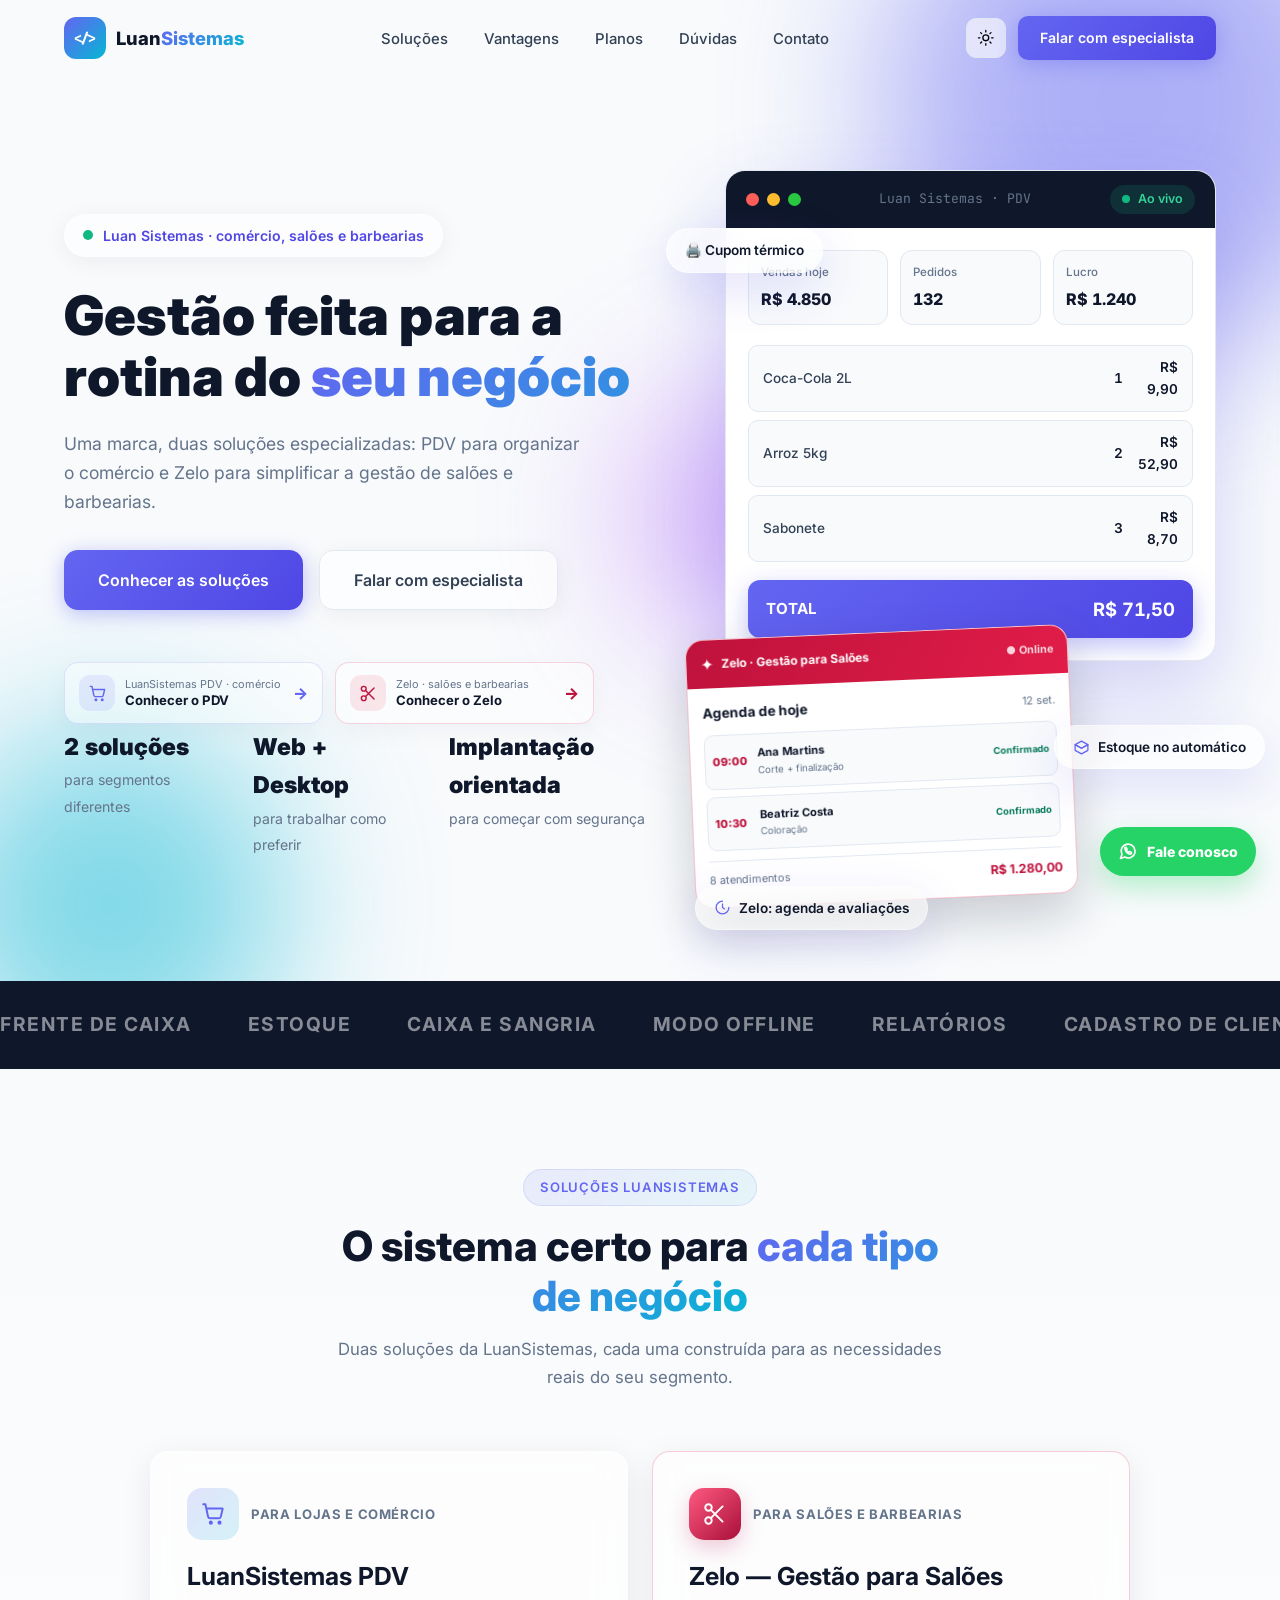
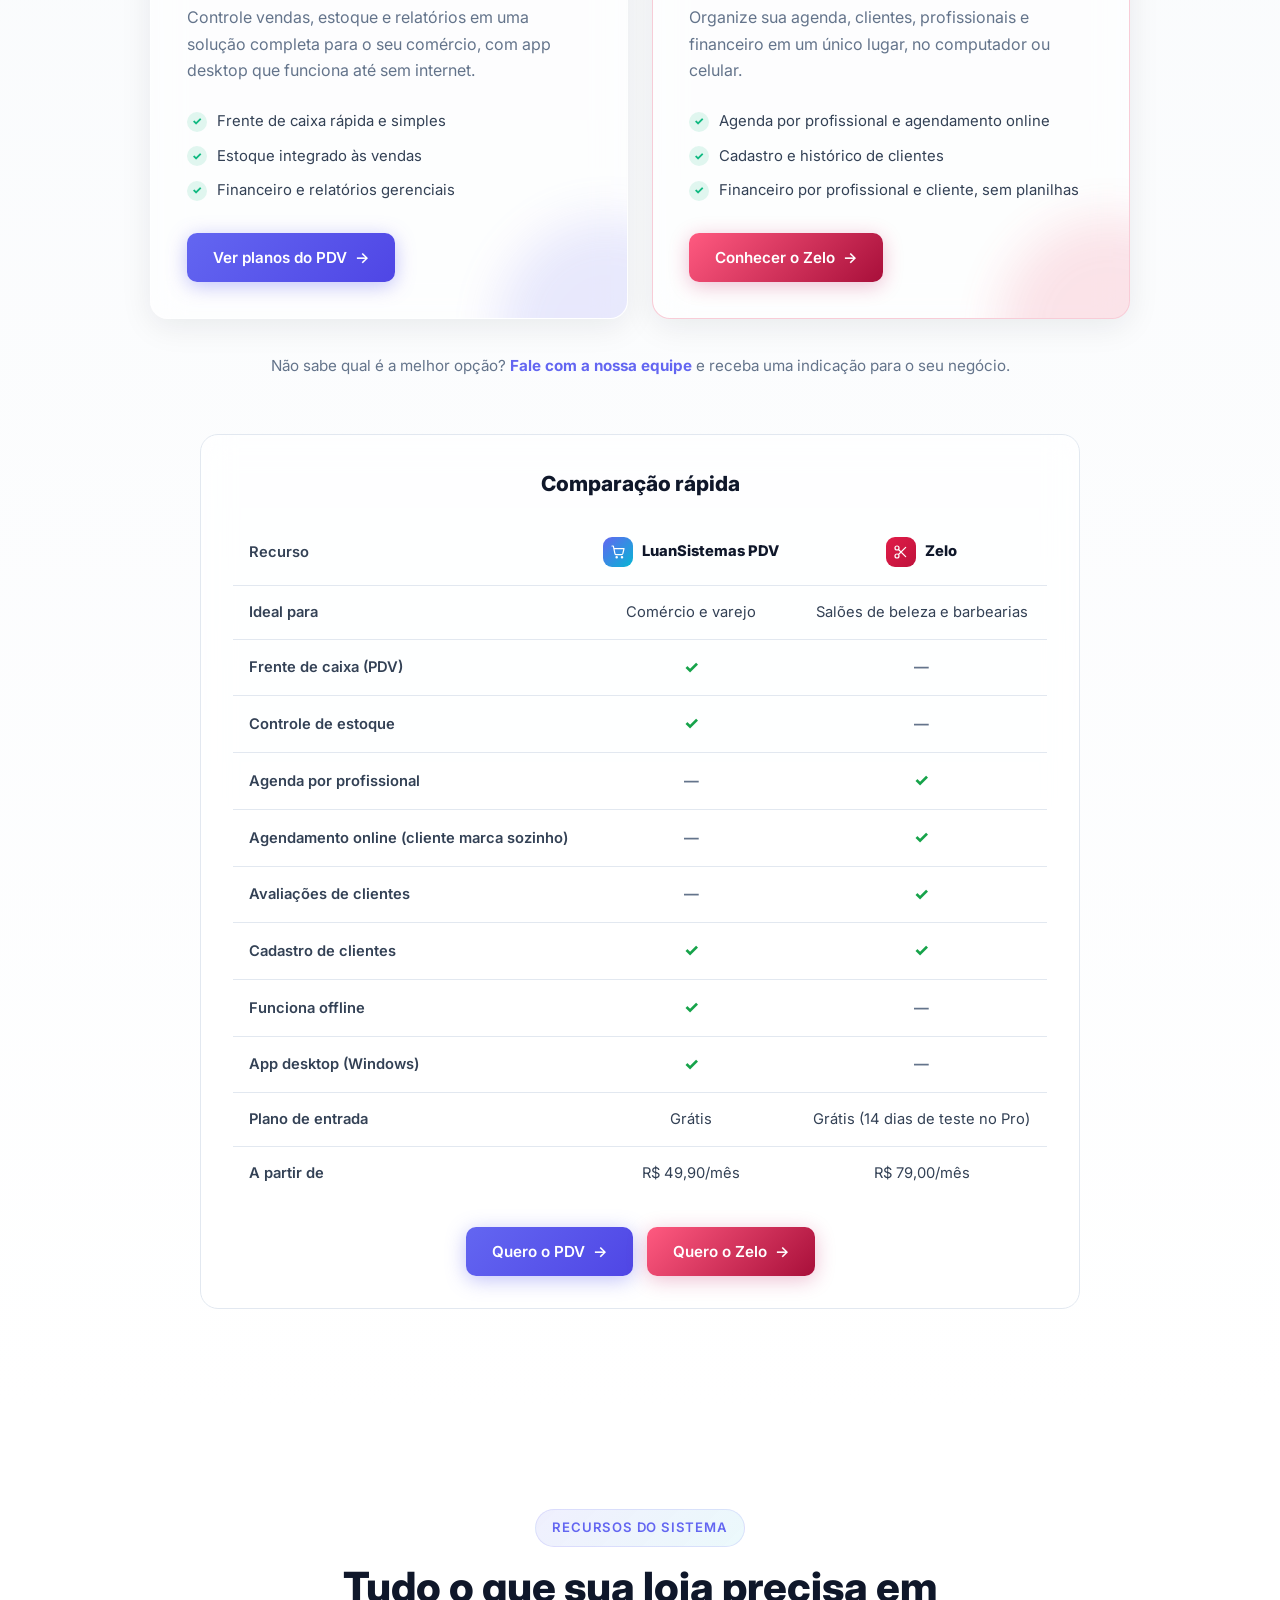
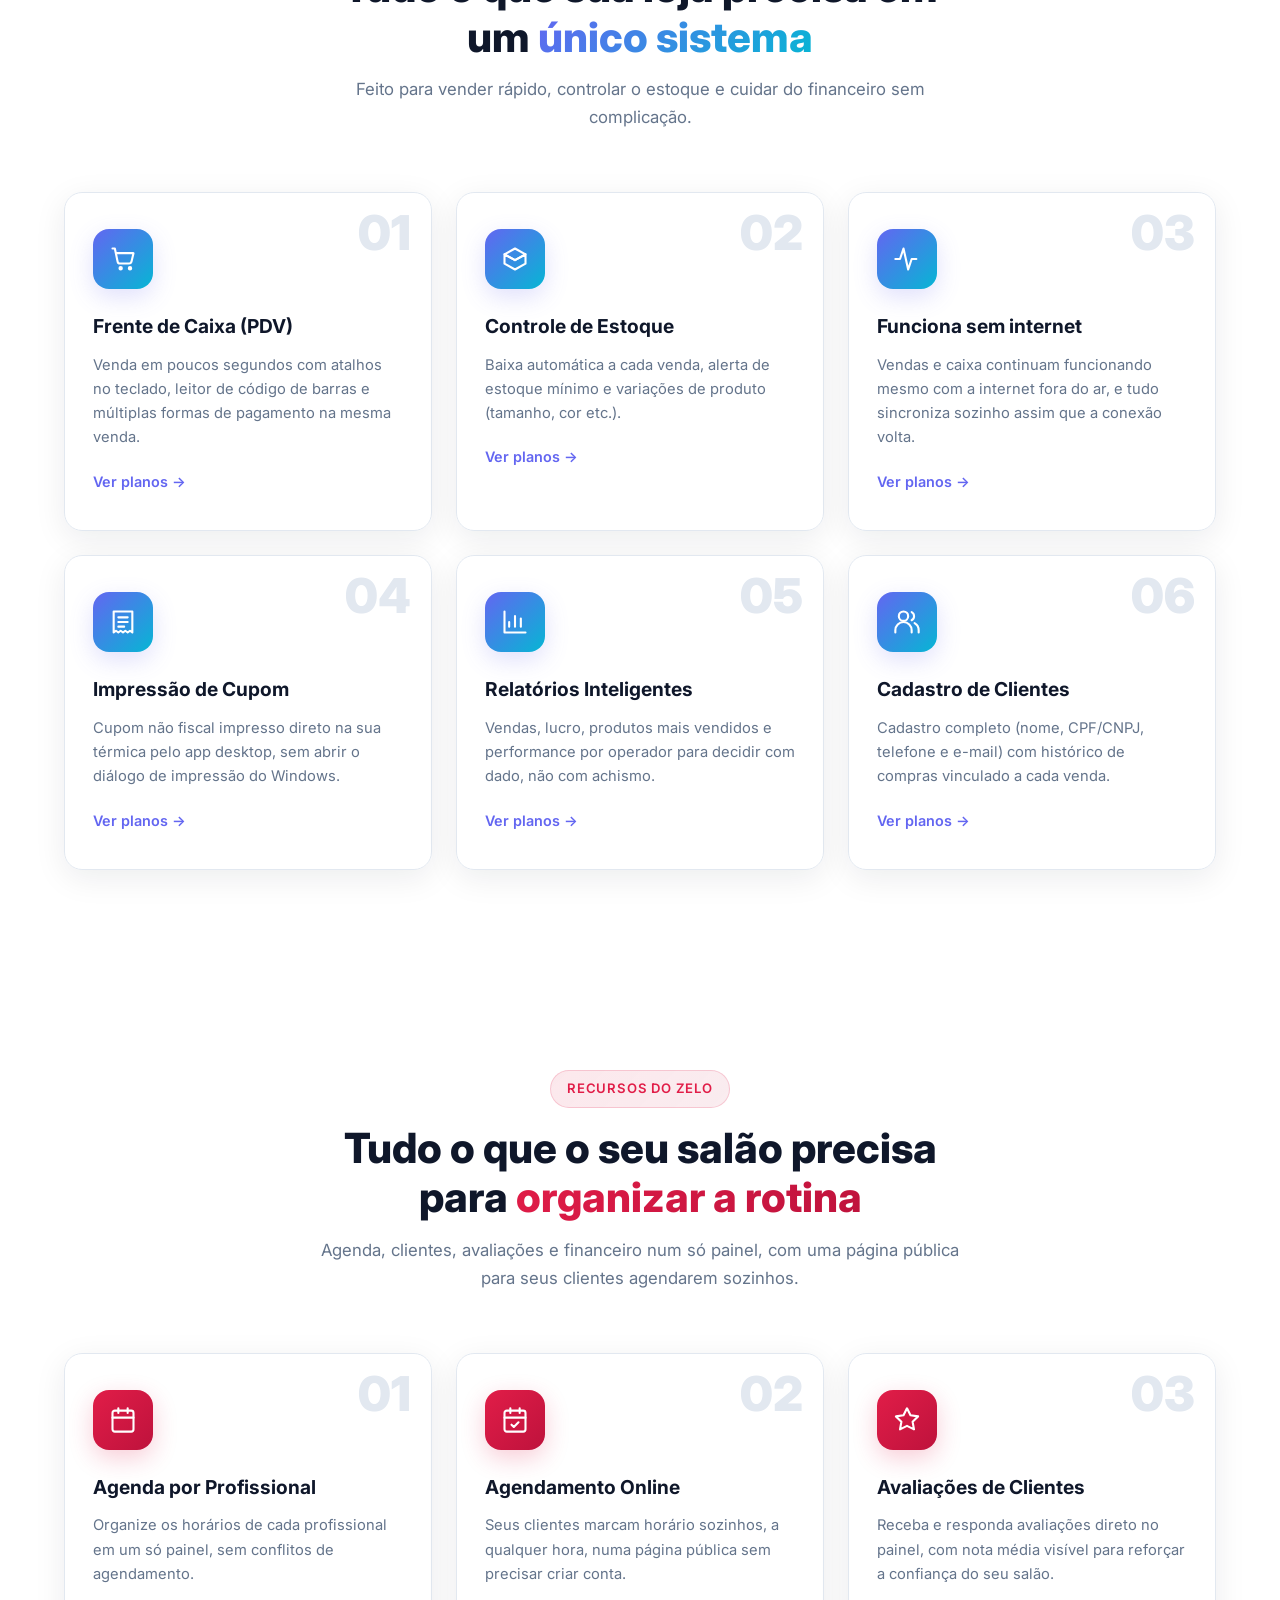
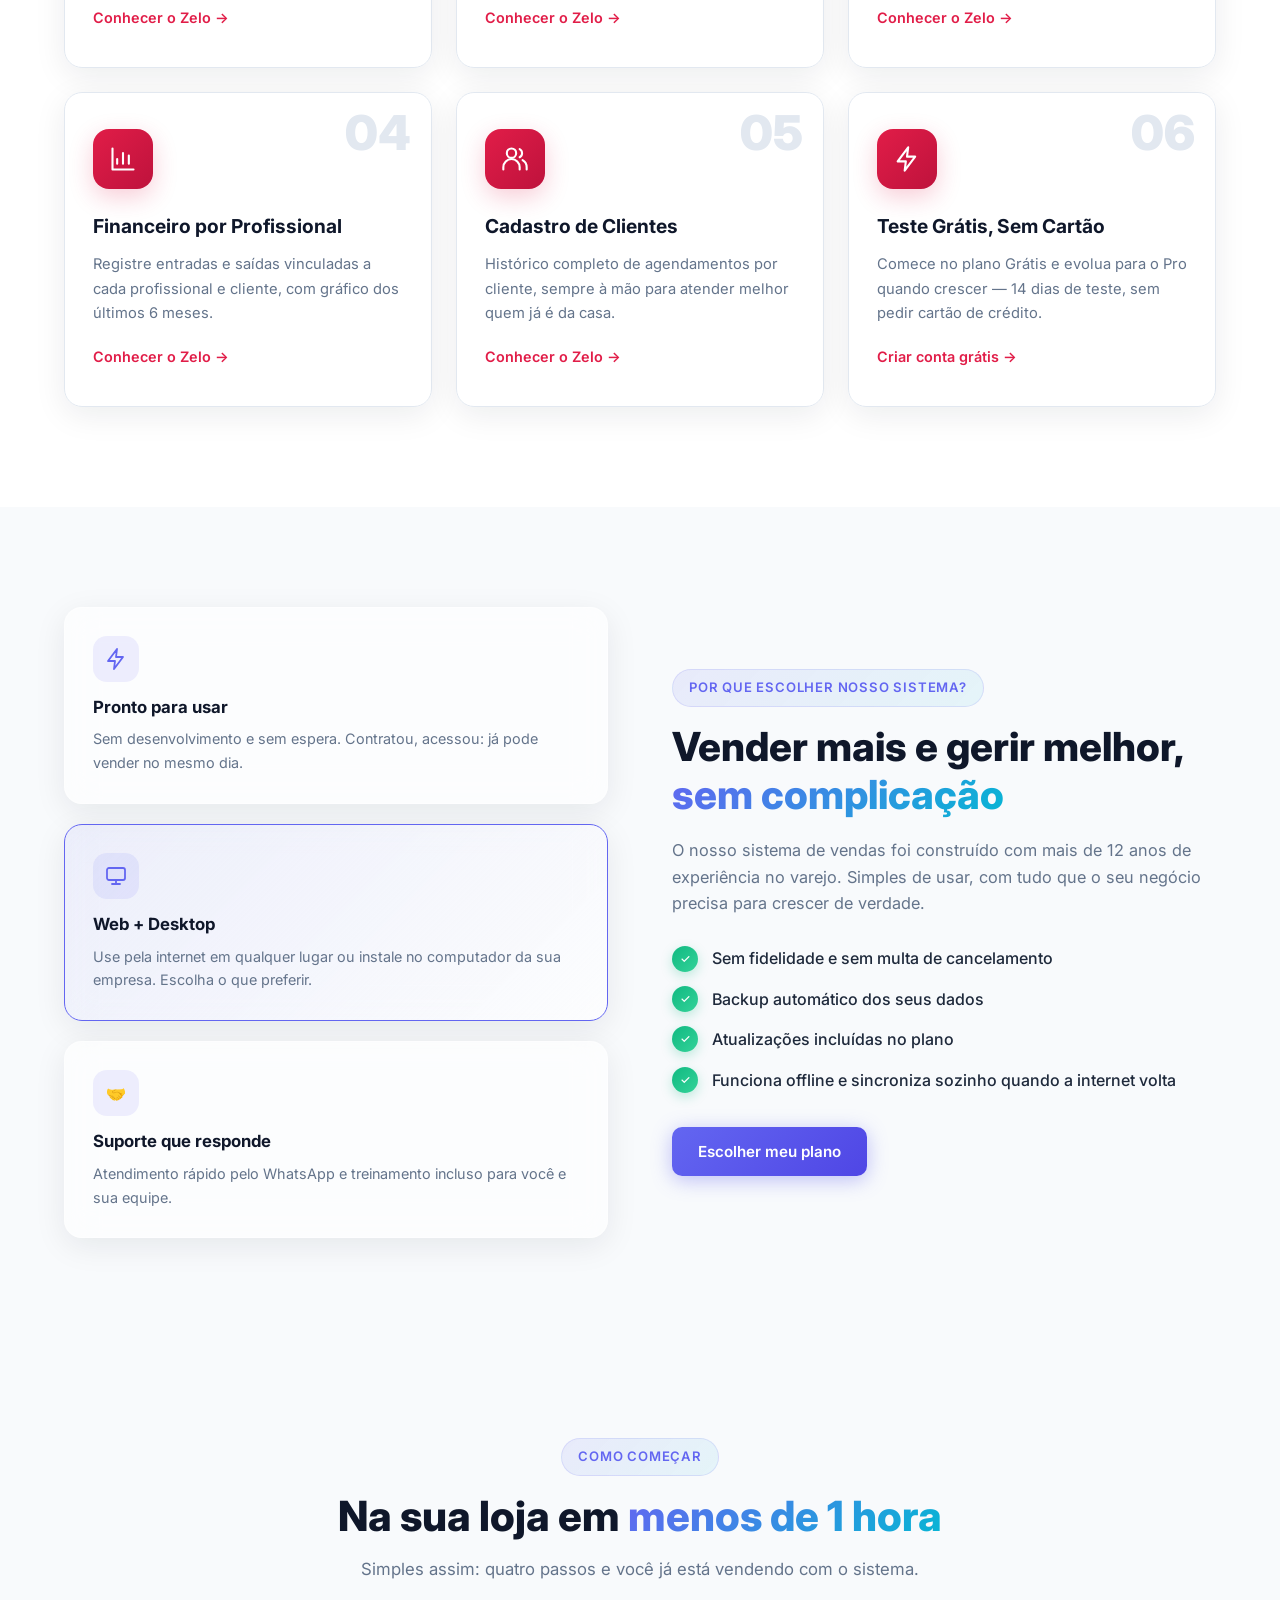
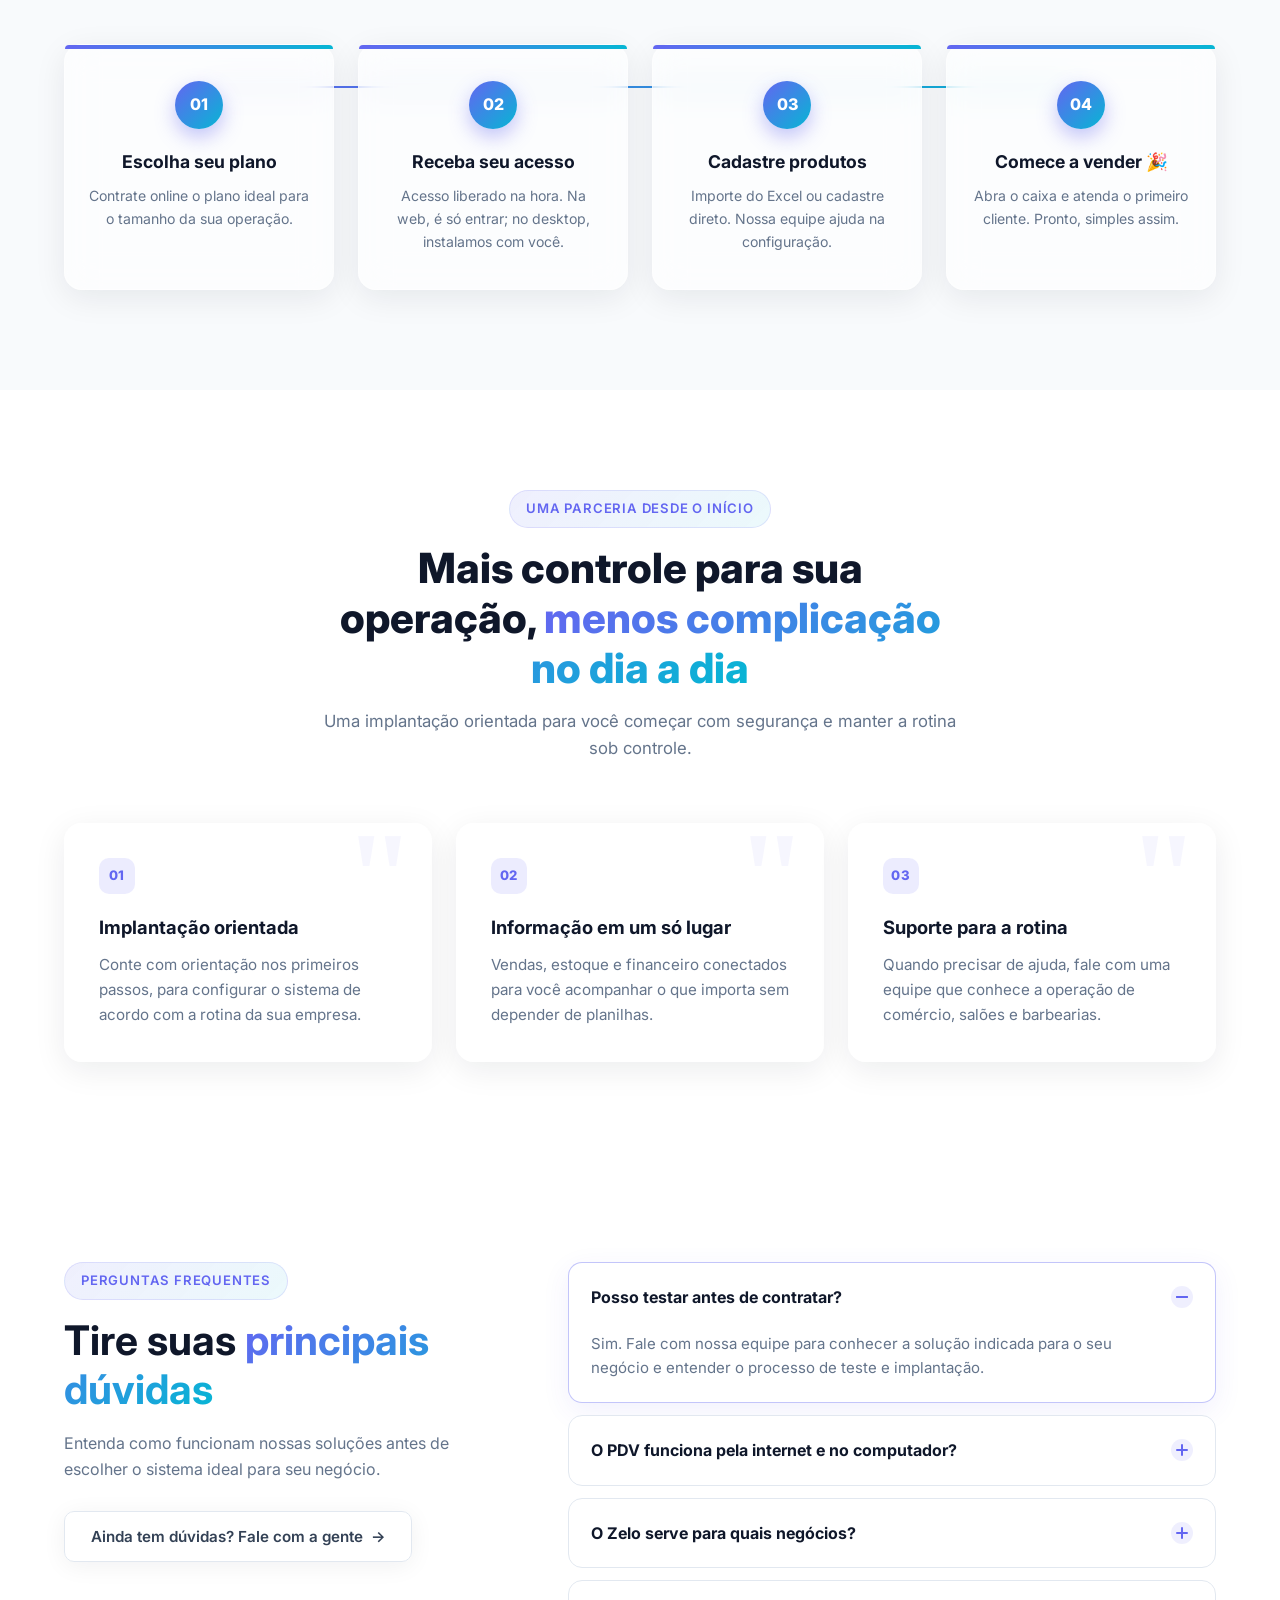
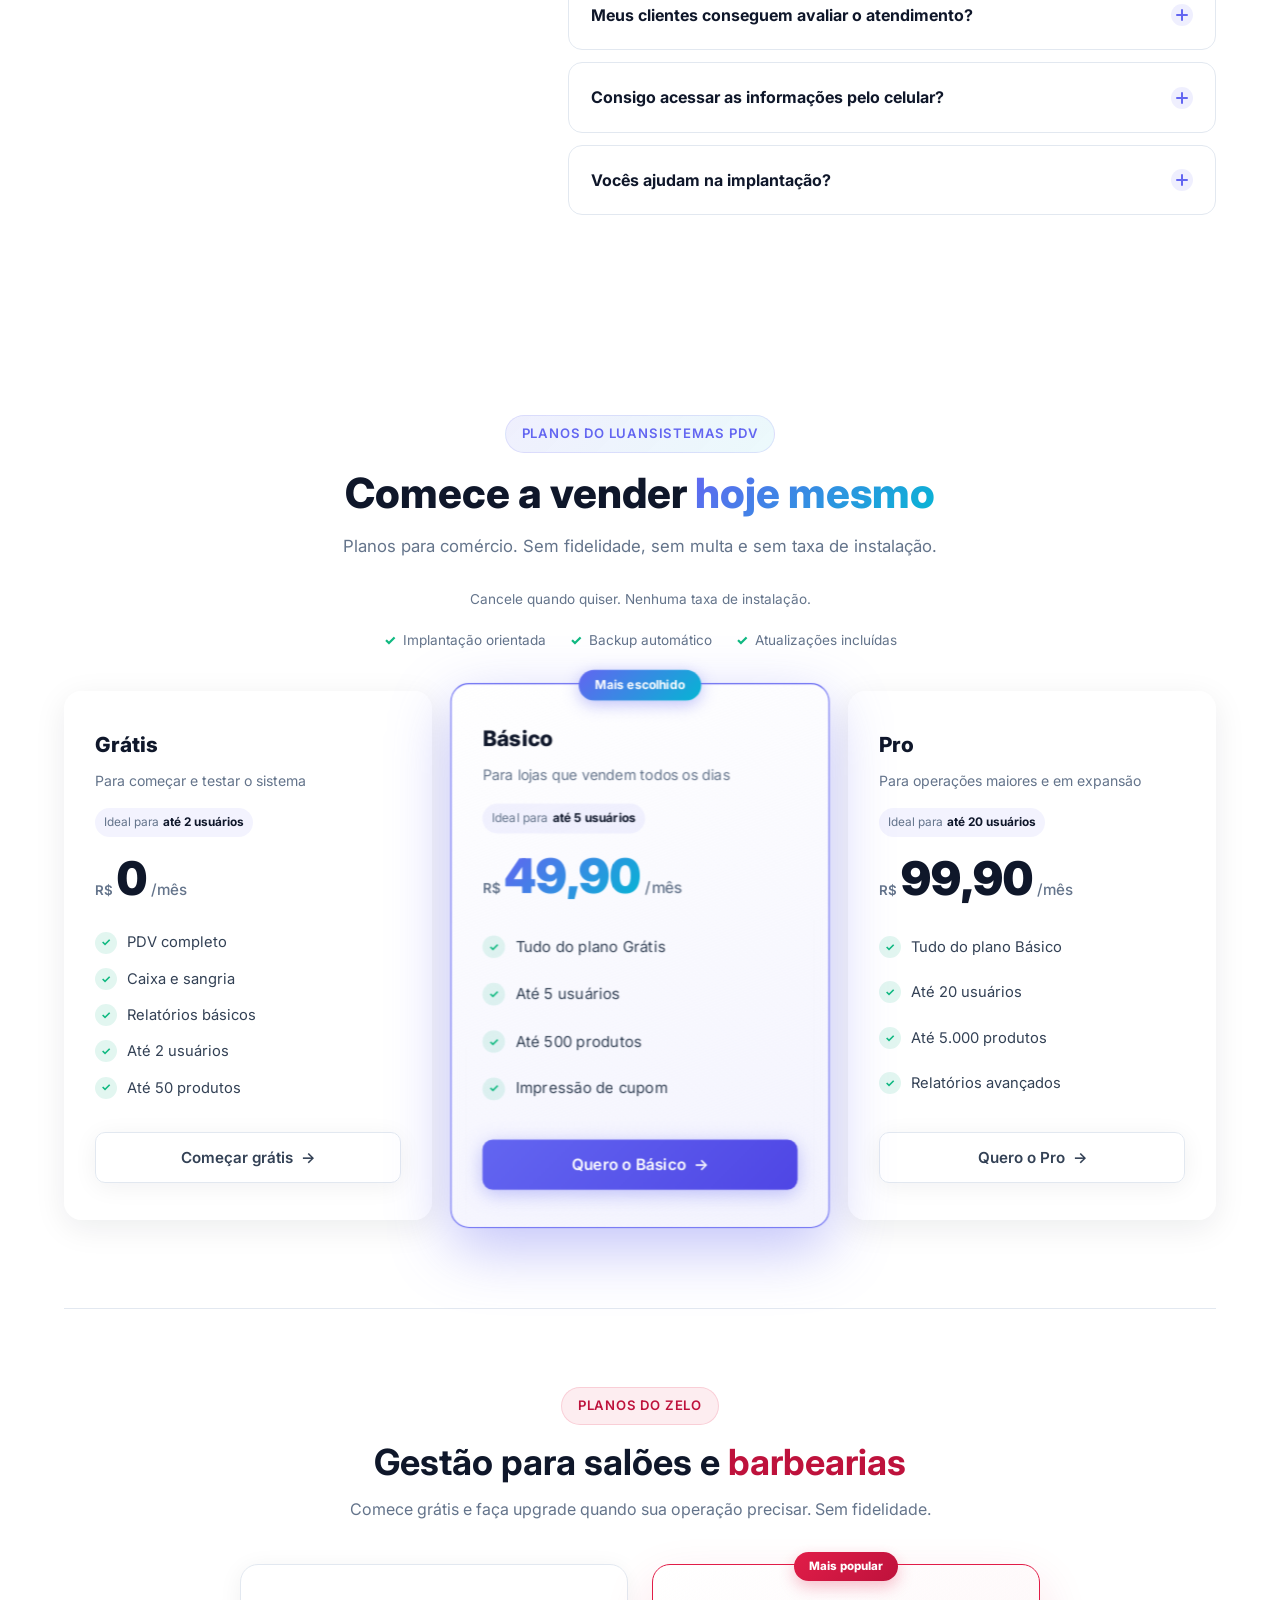
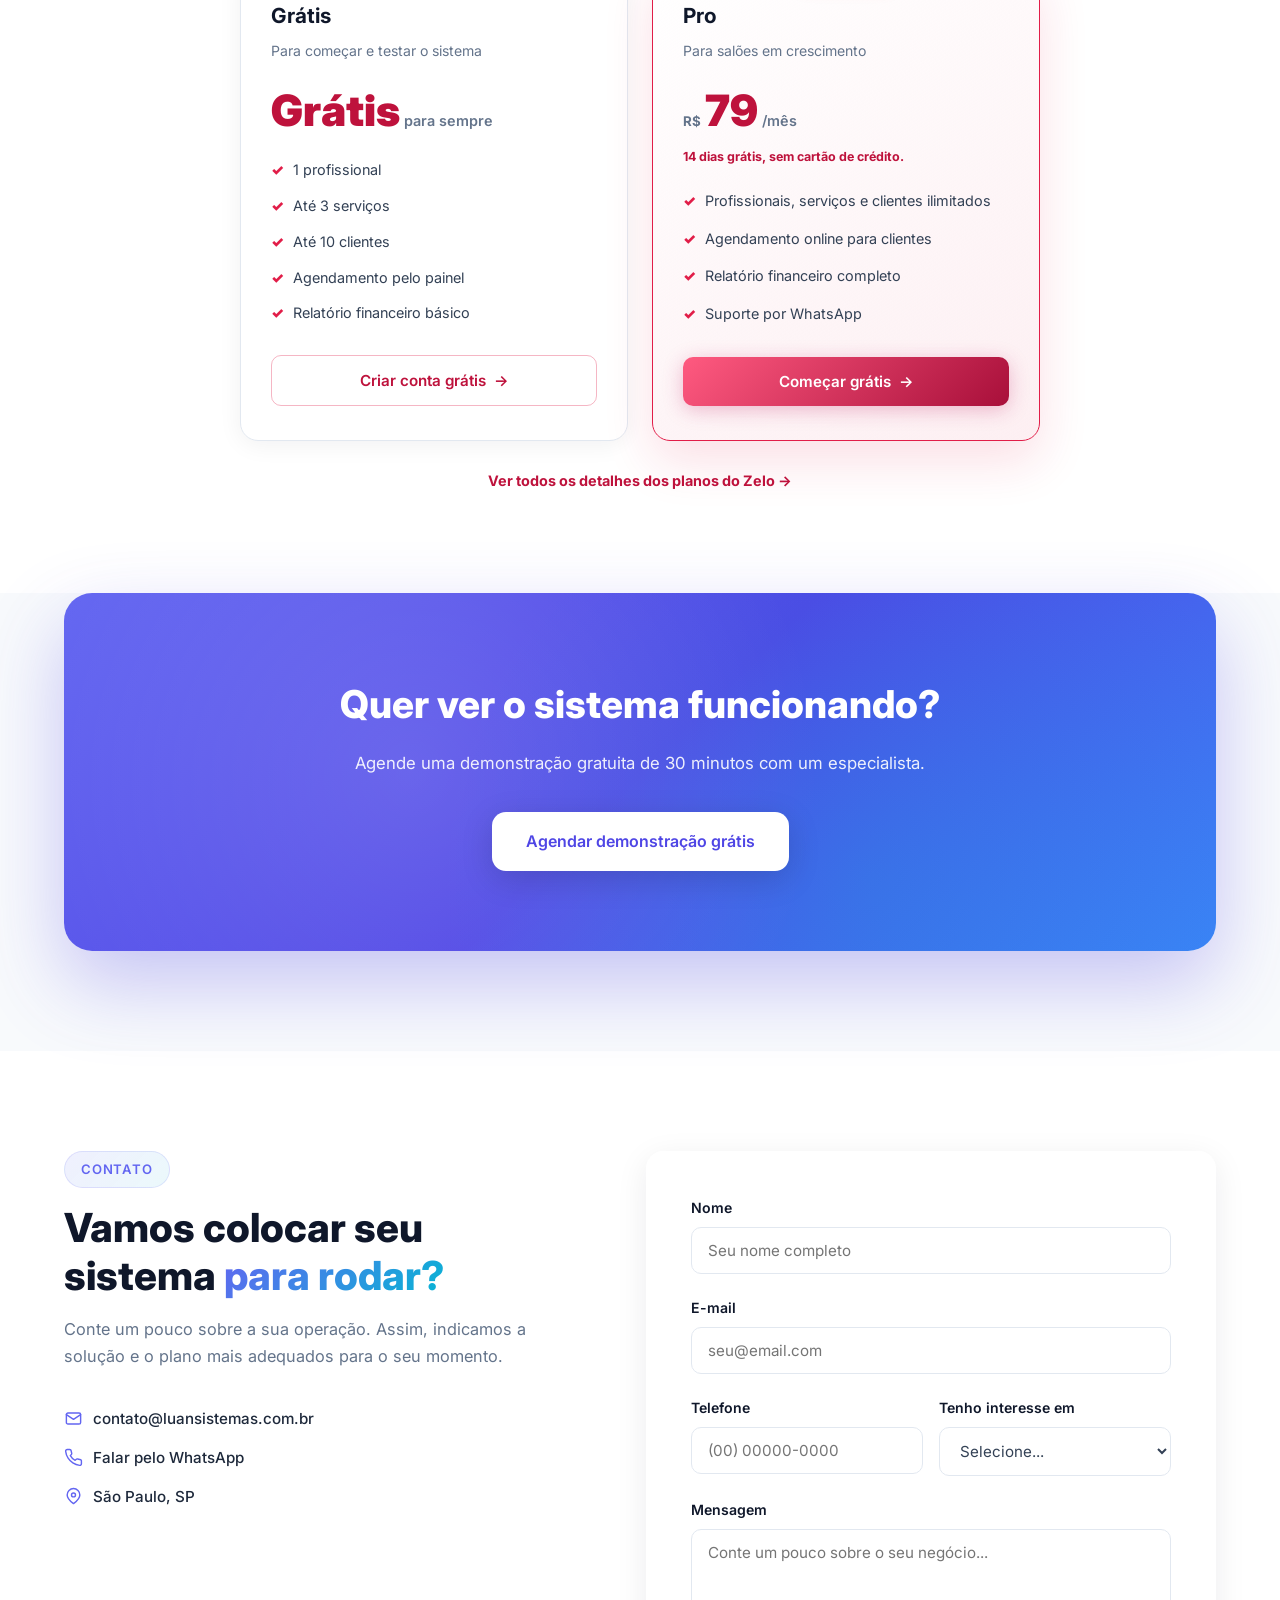
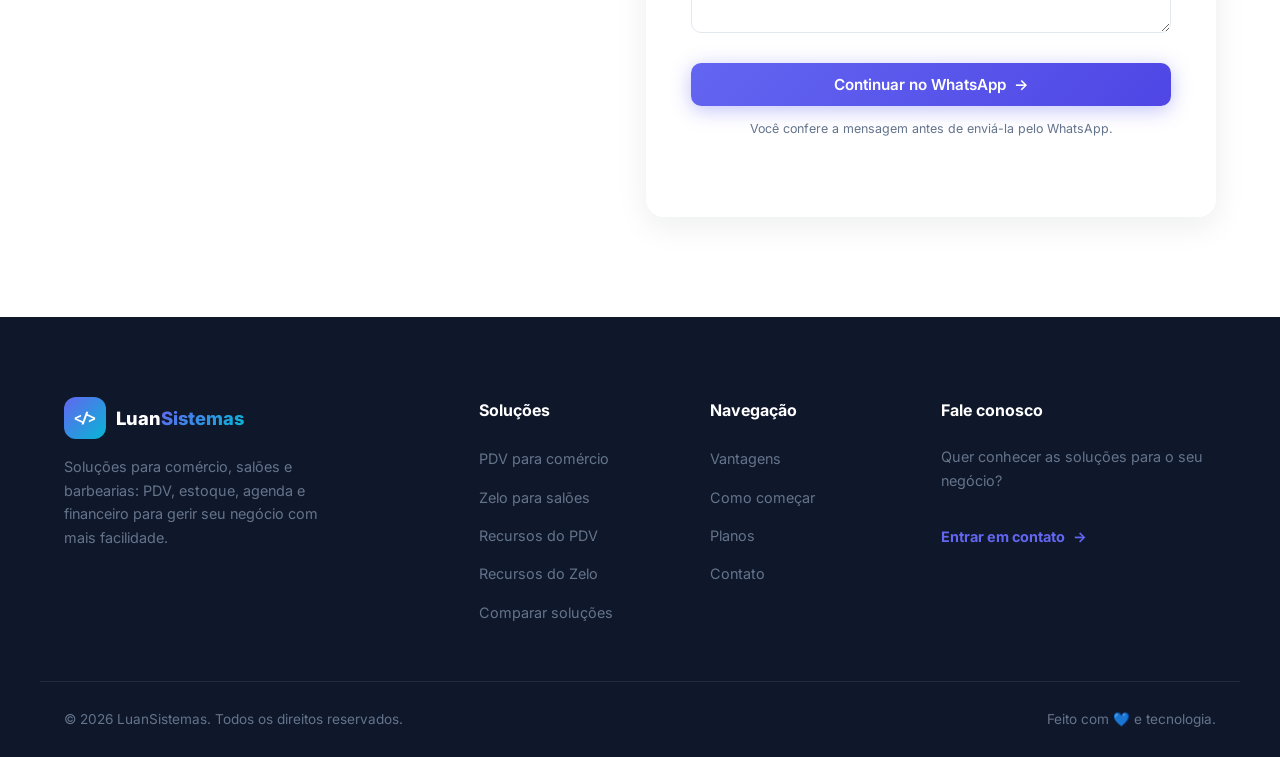
==== commit c3847375: "Adiciona tabela comparativa PDV x Zelo Ajuda o visitante a escolher rapido entre as duas solucoes, c" ====
--- a/index.html
+++ b/index.html
@@ -7,10 +7,76 @@
   <meta name="theme-color" content="#6366f1">
   <meta name="robots" content="index, follow">
   <title>LuanSistemas | PDV para comércio e gestão para salões</title>
+  <link rel="canonical" href="https://luansistemas.com.br/">
+  <link rel="icon" type="image/svg+xml" href="favicon.svg">
+
+  <!-- Open Graph / WhatsApp / Facebook -->
+  <meta property="og:type" content="website">
+  <meta property="og:locale" content="pt_BR">
+  <meta property="og:url" content="https://luansistemas.com.br/">
+  <meta property="og:site_name" content="LuanSistemas">
+  <meta property="og:title" content="LuanSistemas | PDV para comércio e gestão para salões">
+  <meta property="og:description" content="PDV completo para comércio e Zelo, gestão para salões e barbearias. Vendas, estoque, agenda e financeiro em um só lugar.">
+  <meta property="og:image" content="https://luansistemas.com.br/og-image.png">
+  <meta property="og:image:width" content="1200">
+  <meta property="og:image:height" content="630">
+  <meta property="og:image:alt" content="LuanSistemas — PDV para comércio e Zelo para salões e barbearias">
+
+  <!-- Twitter/X Card -->
+  <meta name="twitter:card" content="summary_large_image">
+  <meta name="twitter:title" content="LuanSistemas | PDV para comércio e gestão para salões">
+  <meta name="twitter:description" content="PDV completo para comércio e Zelo, gestão para salões e barbearias. Vendas, estoque, agenda e financeiro em um só lugar.">
+  <meta name="twitter:image" content="https://luansistemas.com.br/og-image.png">
+
   <link rel="preconnect" href="https://fonts.googleapis.com">
   <link rel="preconnect" href="https://fonts.gstatic.com" crossorigin>
   <link href="https://fonts.googleapis.com/css2?family=Inter:wght@400;500;600;700;800;900&family=JetBrains+Mono:wght@400;500;700&display=swap" rel="stylesheet">
   <link rel="stylesheet" href="style.css">
+
+  <script type="application/ld+json">
+  {
+    "@context": "https://schema.org",
+    "@graph": [
+      {
+        "@type": "Organization",
+        "name": "LuanSistemas",
+        "url": "https://luansistemas.com.br/",
+        "logo": "https://luansistemas.com.br/favicon.svg",
+        "email": "contato@luansistemas.com.br",
+        "sameAs": ["https://www.zelosaloes.com.br/"]
+      },
+      {
+        "@type": "SoftwareApplication",
+        "name": "LuanSistemas PDV",
+        "applicationCategory": "BusinessApplication",
+        "operatingSystem": "Web, Windows",
+        "description": "PDV completo para comércio: frente de caixa, controle de estoque, relatórios e modo offline.",
+        "offers": {
+          "@type": "AggregateOffer",
+          "priceCurrency": "BRL",
+          "lowPrice": "0",
+          "highPrice": "99.90",
+          "offerCount": "3"
+        }
+      },
+      {
+        "@type": "SoftwareApplication",
+        "name": "Zelo",
+        "applicationCategory": "BusinessApplication",
+        "operatingSystem": "Web",
+        "description": "Gestão para salões de beleza e barbearias: agenda por profissional, agendamento online, avaliações e financeiro.",
+        "url": "https://www.zelosaloes.com.br/",
+        "offers": {
+          "@type": "AggregateOffer",
+          "priceCurrency": "BRL",
+          "lowPrice": "0",
+          "highPrice": "79.00",
+          "offerCount": "2"
+        }
+      }
+    ]
+  }
+  </script>
 </head>
 <body>
   <a class="skip-link" href="#conteudo">Pular para o conteúdo</a>
@@ -174,6 +240,88 @@
           </article>
         </div>
         <p class="solutions-support">Não sabe qual é a melhor opção? <a href="#contato" data-interest="Outro assunto">Fale com a nossa equipe</a> e receba uma indicação para o seu negócio.</p>
+
+        <div class="compare-wrap" data-reveal>
+          <h3 class="compare-title">Comparação rápida</h3>
+          <div class="compare-scroll">
+            <table class="compare-table">
+              <thead>
+                <tr>
+                  <th class="compare-feature-col">Recurso</th>
+                  <th class="compare-pdv-col">
+                    <span class="compare-head-icon compare-head-pdv"><svg class="ui-icon" aria-hidden="true" viewBox="0 0 24 24"><path d="M3 3h2l2.4 11.3a2 2 0 0 0 2 1.6h7.9a2 2 0 0 0 1.9-1.4L21 7H6"/><circle cx="10" cy="20" r="1"/><circle cx="18" cy="20" r="1"/></svg></span>
+                    LuanSistemas PDV
+                  </th>
+                  <th class="compare-zelo-col">
+                    <span class="compare-head-icon compare-head-zelo"><svg class="ui-icon" aria-hidden="true" viewBox="0 0 24 24"><circle cx="6" cy="6" r="3"/><circle cx="6" cy="18" r="3"/><path d="m8.6 8.6 10.4 10.4M8.6 15.4 19 5"/></svg></span>
+                    Zelo
+                  </th>
+                </tr>
+              </thead>
+              <tbody>
+                <tr>
+                  <td>Ideal para</td>
+                  <td>Comércio e varejo</td>
+                  <td>Salões de beleza e barbearias</td>
+                </tr>
+                <tr>
+                  <td>Frente de caixa (PDV)</td>
+                  <td><span class="compare-yes">✓</span></td>
+                  <td><span class="compare-no">—</span></td>
+                </tr>
+                <tr>
+                  <td>Controle de estoque</td>
+                  <td><span class="compare-yes">✓</span></td>
+                  <td><span class="compare-no">—</span></td>
+                </tr>
+                <tr>
+                  <td>Agenda por profissional</td>
+                  <td><span class="compare-no">—</span></td>
+                  <td><span class="compare-yes">✓</span></td>
+                </tr>
+                <tr>
+                  <td>Agendamento online (cliente marca sozinho)</td>
+                  <td><span class="compare-no">—</span></td>
+                  <td><span class="compare-yes">✓</span></td>
+                </tr>
+                <tr>
+                  <td>Avaliações de clientes</td>
+                  <td><span class="compare-no">—</span></td>
+                  <td><span class="compare-yes">✓</span></td>
+                </tr>
+                <tr>
+                  <td>Cadastro de clientes</td>
+                  <td><span class="compare-yes">✓</span></td>
+                  <td><span class="compare-yes">✓</span></td>
+                </tr>
+                <tr>
+                  <td>Funciona offline</td>
+                  <td><span class="compare-yes">✓</span></td>
+                  <td><span class="compare-no">—</span></td>
+                </tr>
+                <tr>
+                  <td>App desktop (Windows)</td>
+                  <td><span class="compare-yes">✓</span></td>
+                  <td><span class="compare-no">—</span></td>
+                </tr>
+                <tr>
+                  <td>Plano de entrada</td>
+                  <td>Grátis</td>
+                  <td>Grátis (14 dias de teste no Pro)</td>
+                </tr>
+                <tr>
+                  <td>A partir de</td>
+                  <td>R$ 49,90/mês</td>
+                  <td>R$ 79,00/mês</td>
+                </tr>
+              </tbody>
+            </table>
+          </div>
+          <div class="compare-ctas">
+            <a href="#planos" class="btn btn-primary" data-interest="Plano Básico">Quero o PDV <span>→</span></a>
+            <a href="https://www.zelosaloes.com.br/" class="btn btn-zelo" target="_blank" rel="noopener noreferrer">Quero o Zelo <span>→</span></a>
+          </div>
+        </div>
       </div>
     </section>
 
--- a/style.css
+++ b/style.css
@@ -384,6 +384,104 @@
 }
 
 .solutions-support a:hover { text-decoration: underline; }
+
+/* ============================================
+   TABELA COMPARATIVA (PDV x Zelo)
+   ============================================ */
+.compare-wrap {
+  margin: 56px auto 0;
+  max-width: 880px;
+  background: var(--card-bg);
+  backdrop-filter: blur(16px);
+  border: 1px solid var(--border);
+  border-radius: var(--radius);
+  padding: 32px;
+}
+
+.compare-title {
+  text-align: center;
+  font-size: 1.3rem;
+  font-weight: 800;
+  color: var(--dark);
+  margin-bottom: 22px;
+}
+
+.compare-scroll {
+  overflow-x: auto;
+}
+
+.compare-table {
+  width: 100%;
+  border-collapse: collapse;
+  min-width: 560px;
+}
+
+.compare-table th,
+.compare-table td {
+  padding: 14px 16px;
+  text-align: center;
+  border-bottom: 1px solid var(--border);
+  font-size: .92rem;
+}
+
+.compare-table td:first-child,
+.compare-table th.compare-feature-col {
+  text-align: left;
+  color: var(--text);
+  font-weight: 600;
+}
+
+.compare-table thead th {
+  font-weight: 800;
+  color: var(--dark);
+  padding-bottom: 18px;
+}
+
+.compare-head-icon {
+  display: inline-flex;
+  align-items: center;
+  justify-content: center;
+  width: 30px;
+  height: 30px;
+  border-radius: 9px;
+  color: #fff;
+  margin-right: 6px;
+  vertical-align: middle;
+}
+
+.compare-head-icon .ui-icon { width: 16px; height: 16px; }
+
+.compare-head-pdv { background: linear-gradient(135deg, var(--primary), var(--accent)); }
+.compare-head-zelo { background: linear-gradient(135deg, #e11d48, #be123c); }
+
+.compare-table tbody tr:last-child td { border-bottom: none; }
+
+.compare-table tbody tr:hover { background: rgba(99,102,241,0.04); }
+
+.compare-yes {
+  color: #16a34a;
+  font-weight: 800;
+  font-size: 1.05rem;
+}
+
+.compare-no {
+  color: var(--text-light);
+  font-weight: 700;
+}
+
+.compare-ctas {
+  display: flex;
+  justify-content: center;
+  gap: 14px;
+  margin-top: 28px;
+  flex-wrap: wrap;
+}
+
+[data-theme="dark"] .compare-table tbody tr:hover { background: rgba(99,102,241,0.08); }
+
+@media (max-width: 640px) {
+  .compare-wrap { padding: 22px 16px; }
+}
 
 .solution-features {
   display: grid;
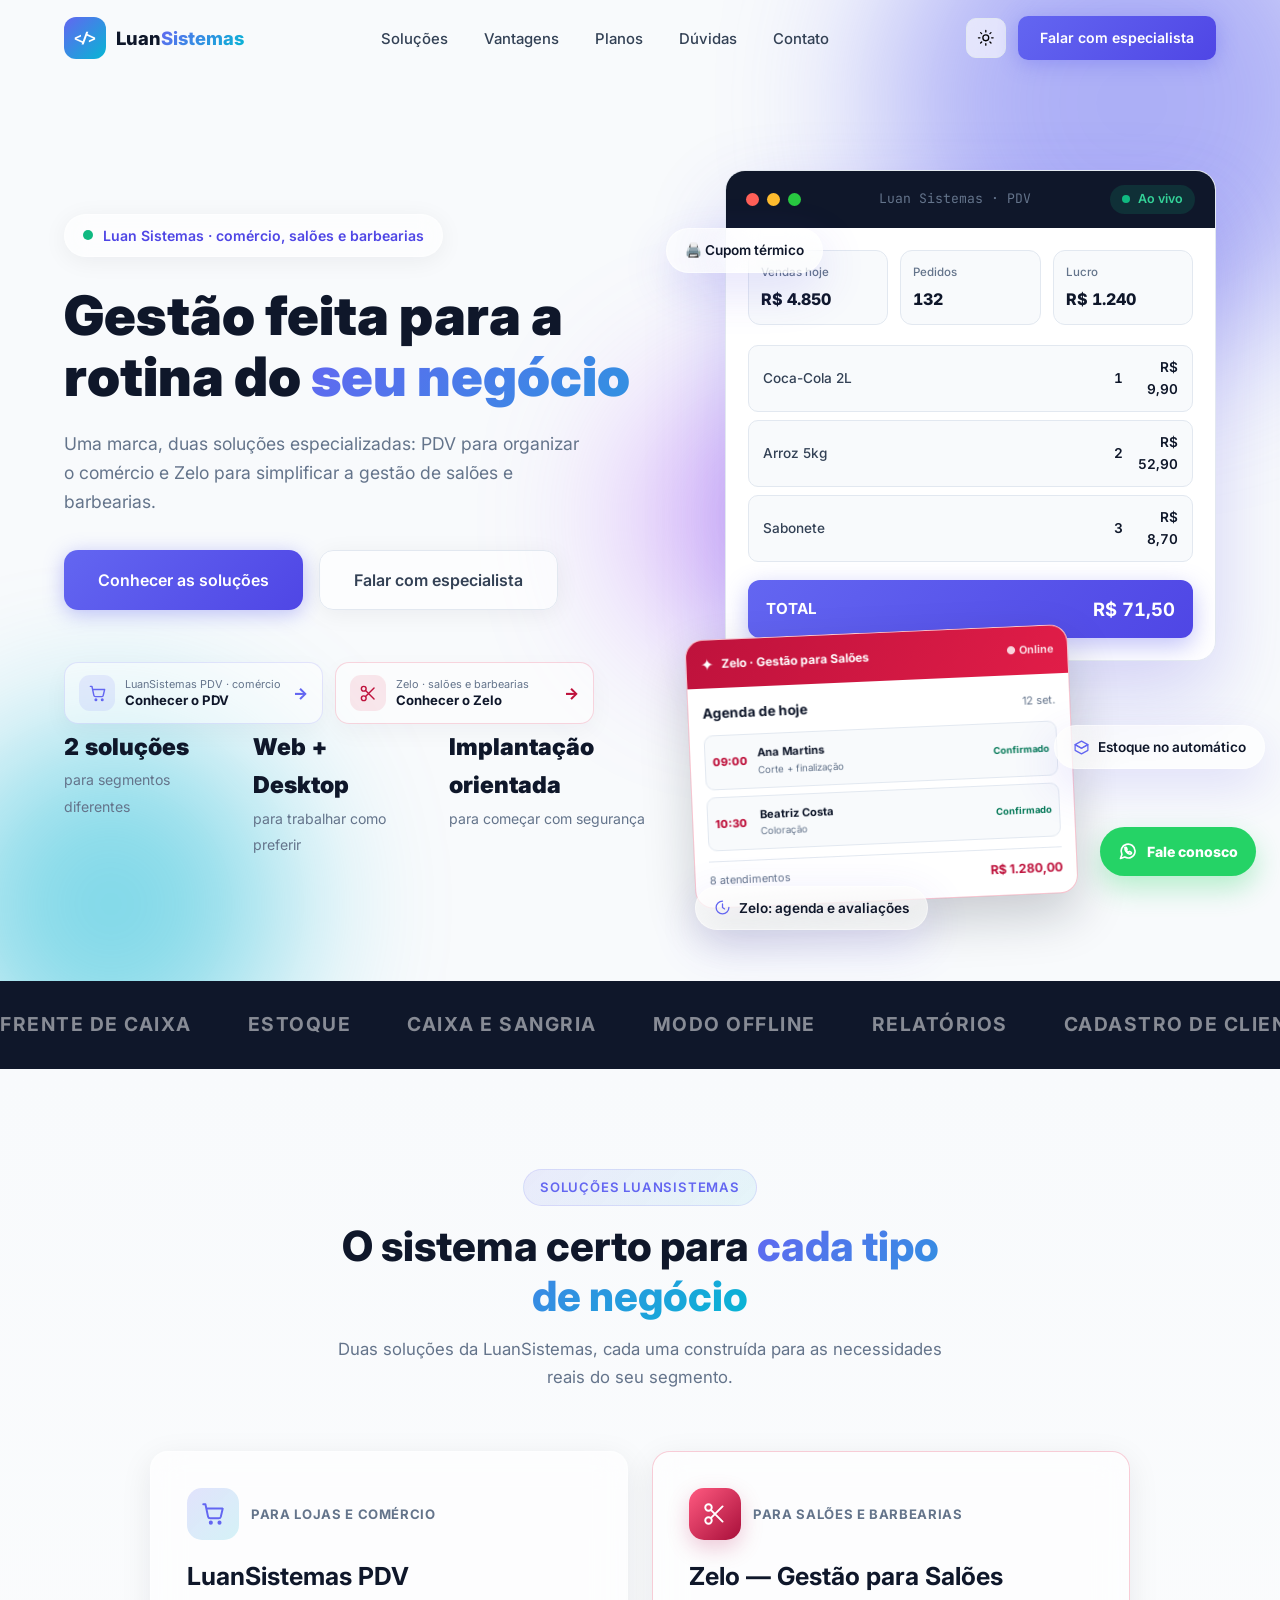
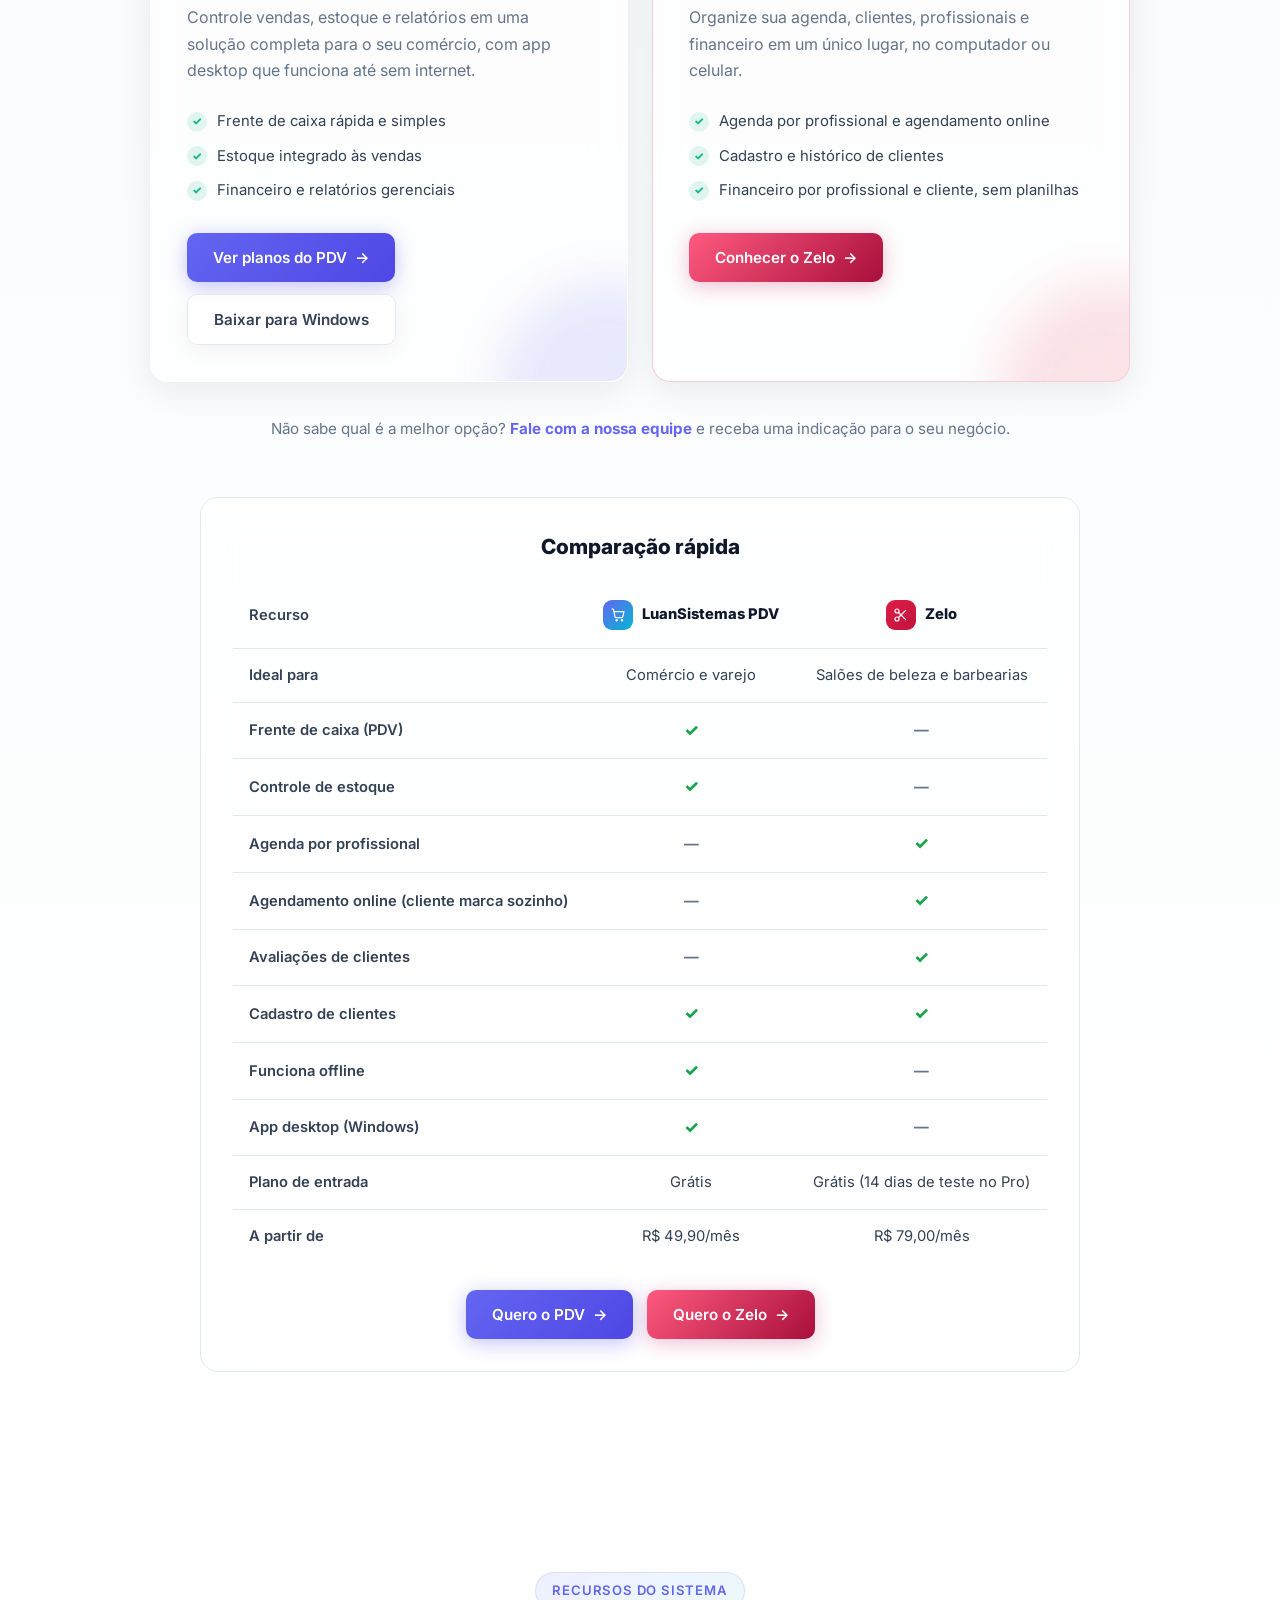
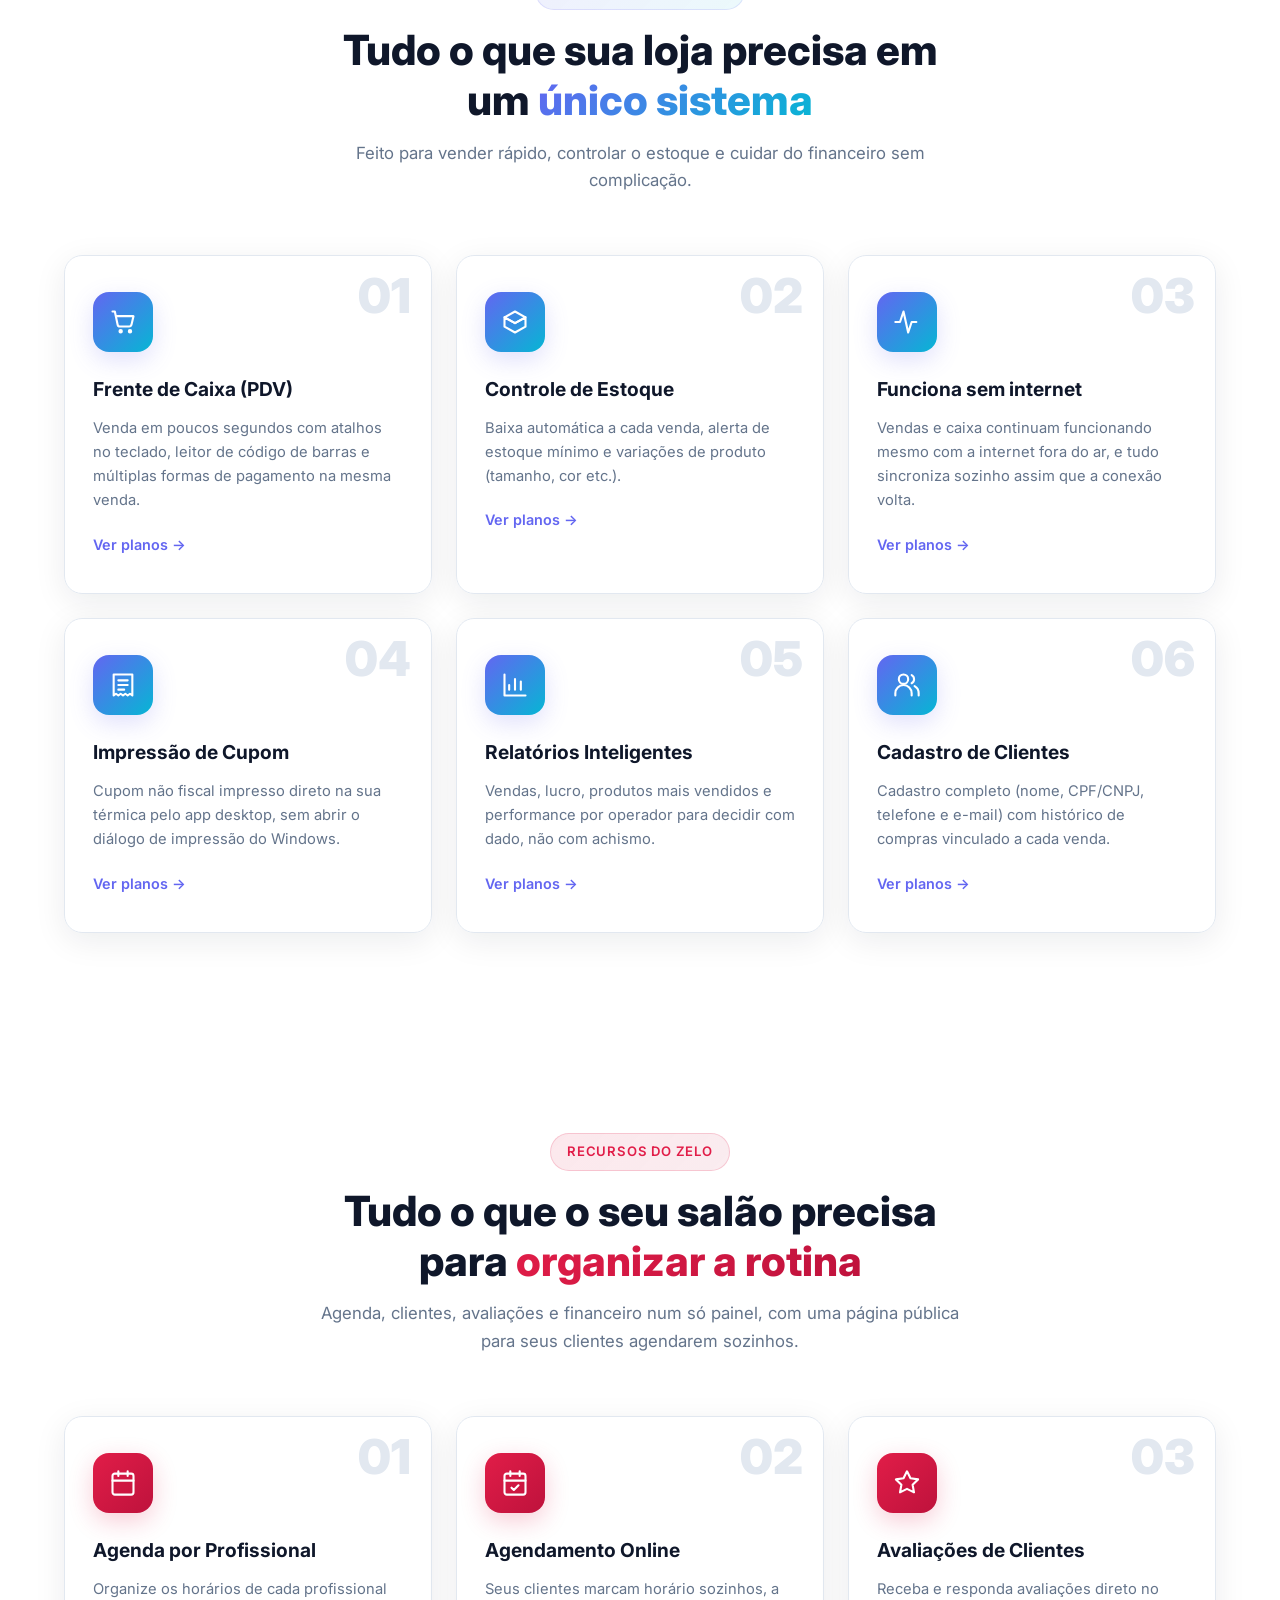
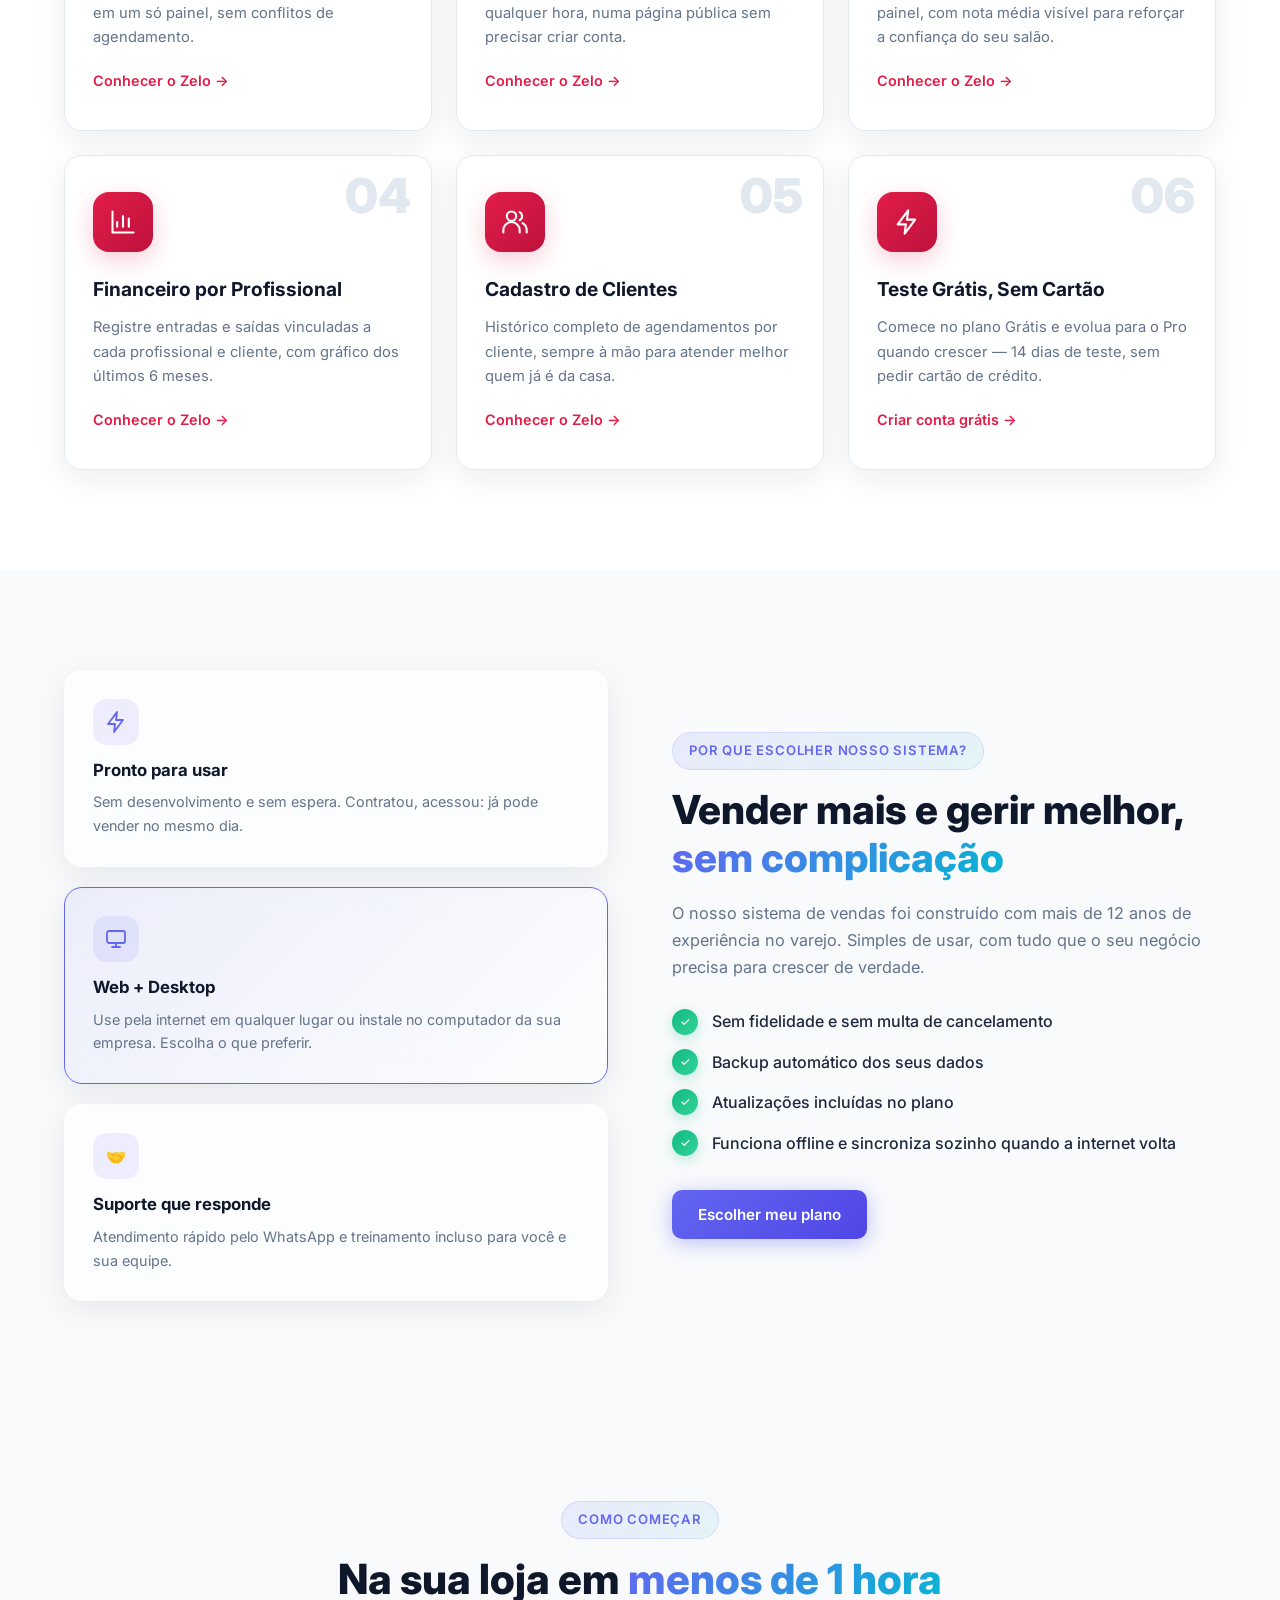
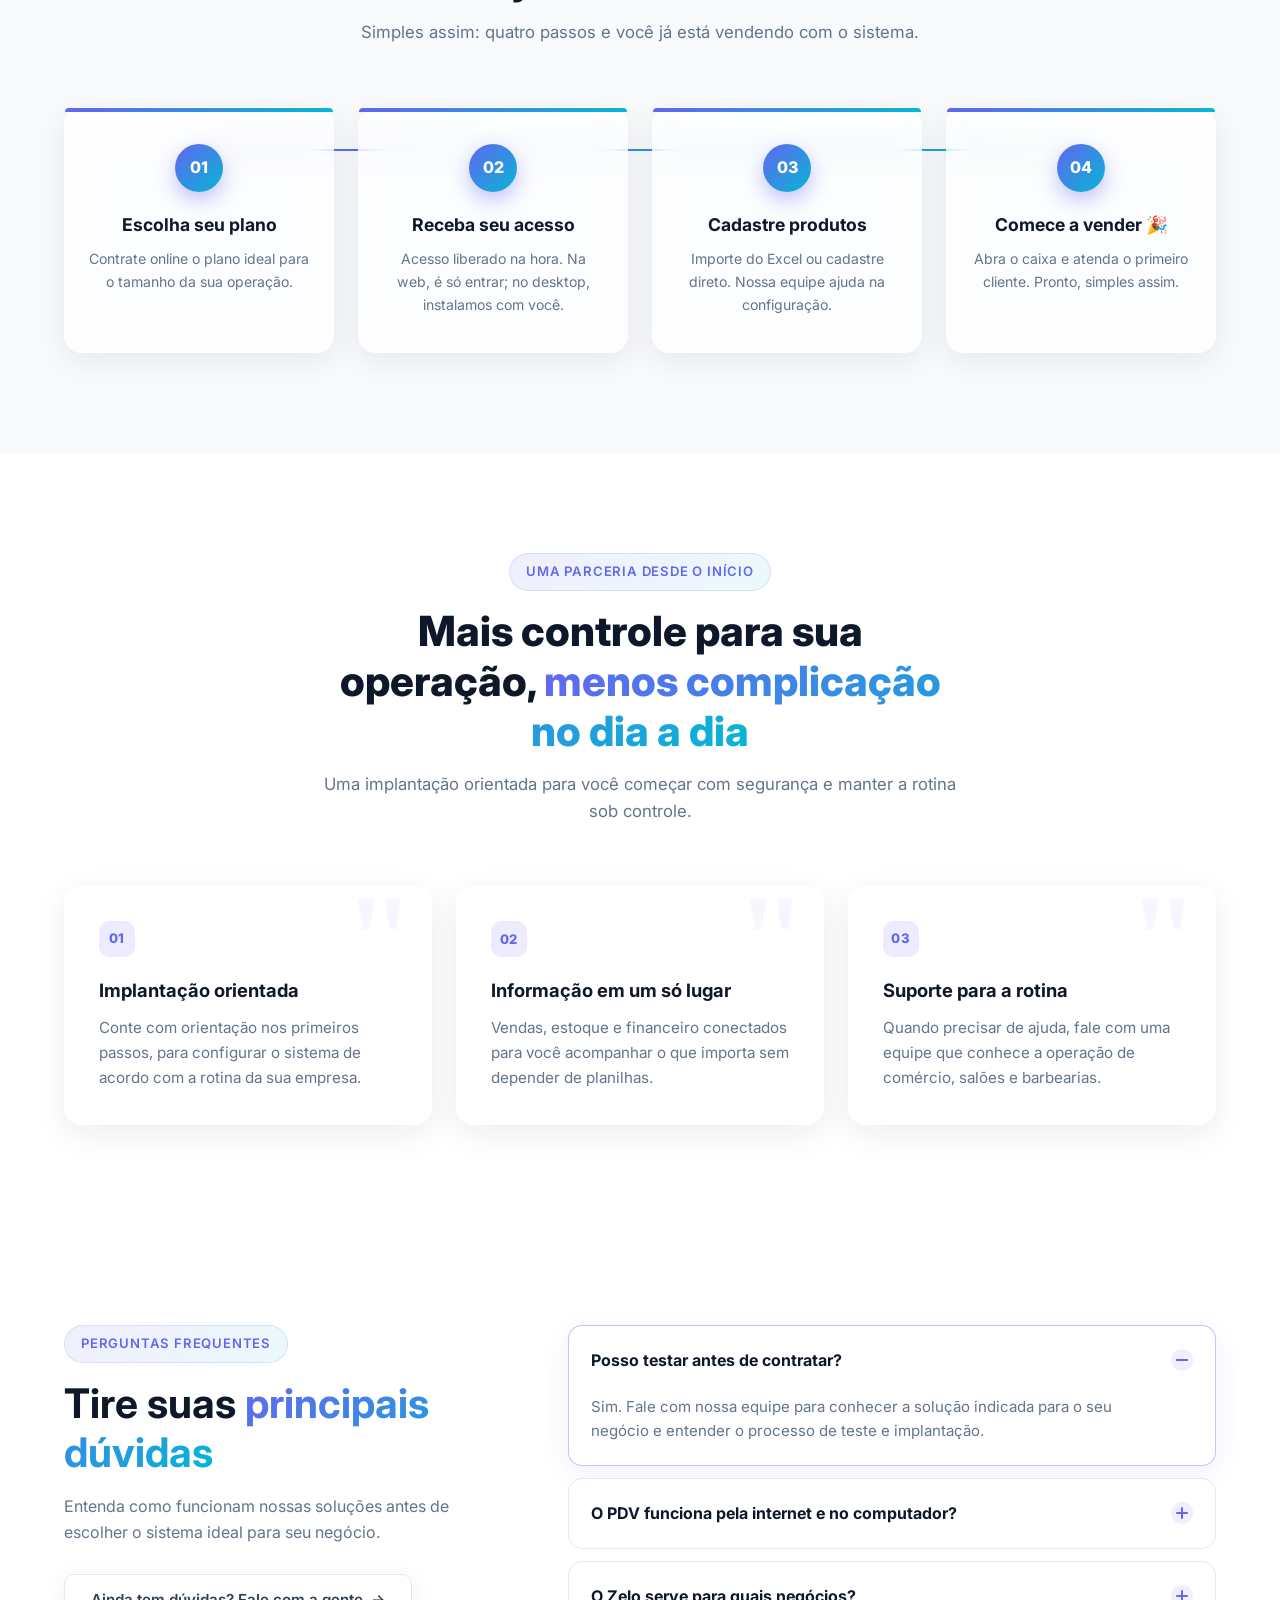
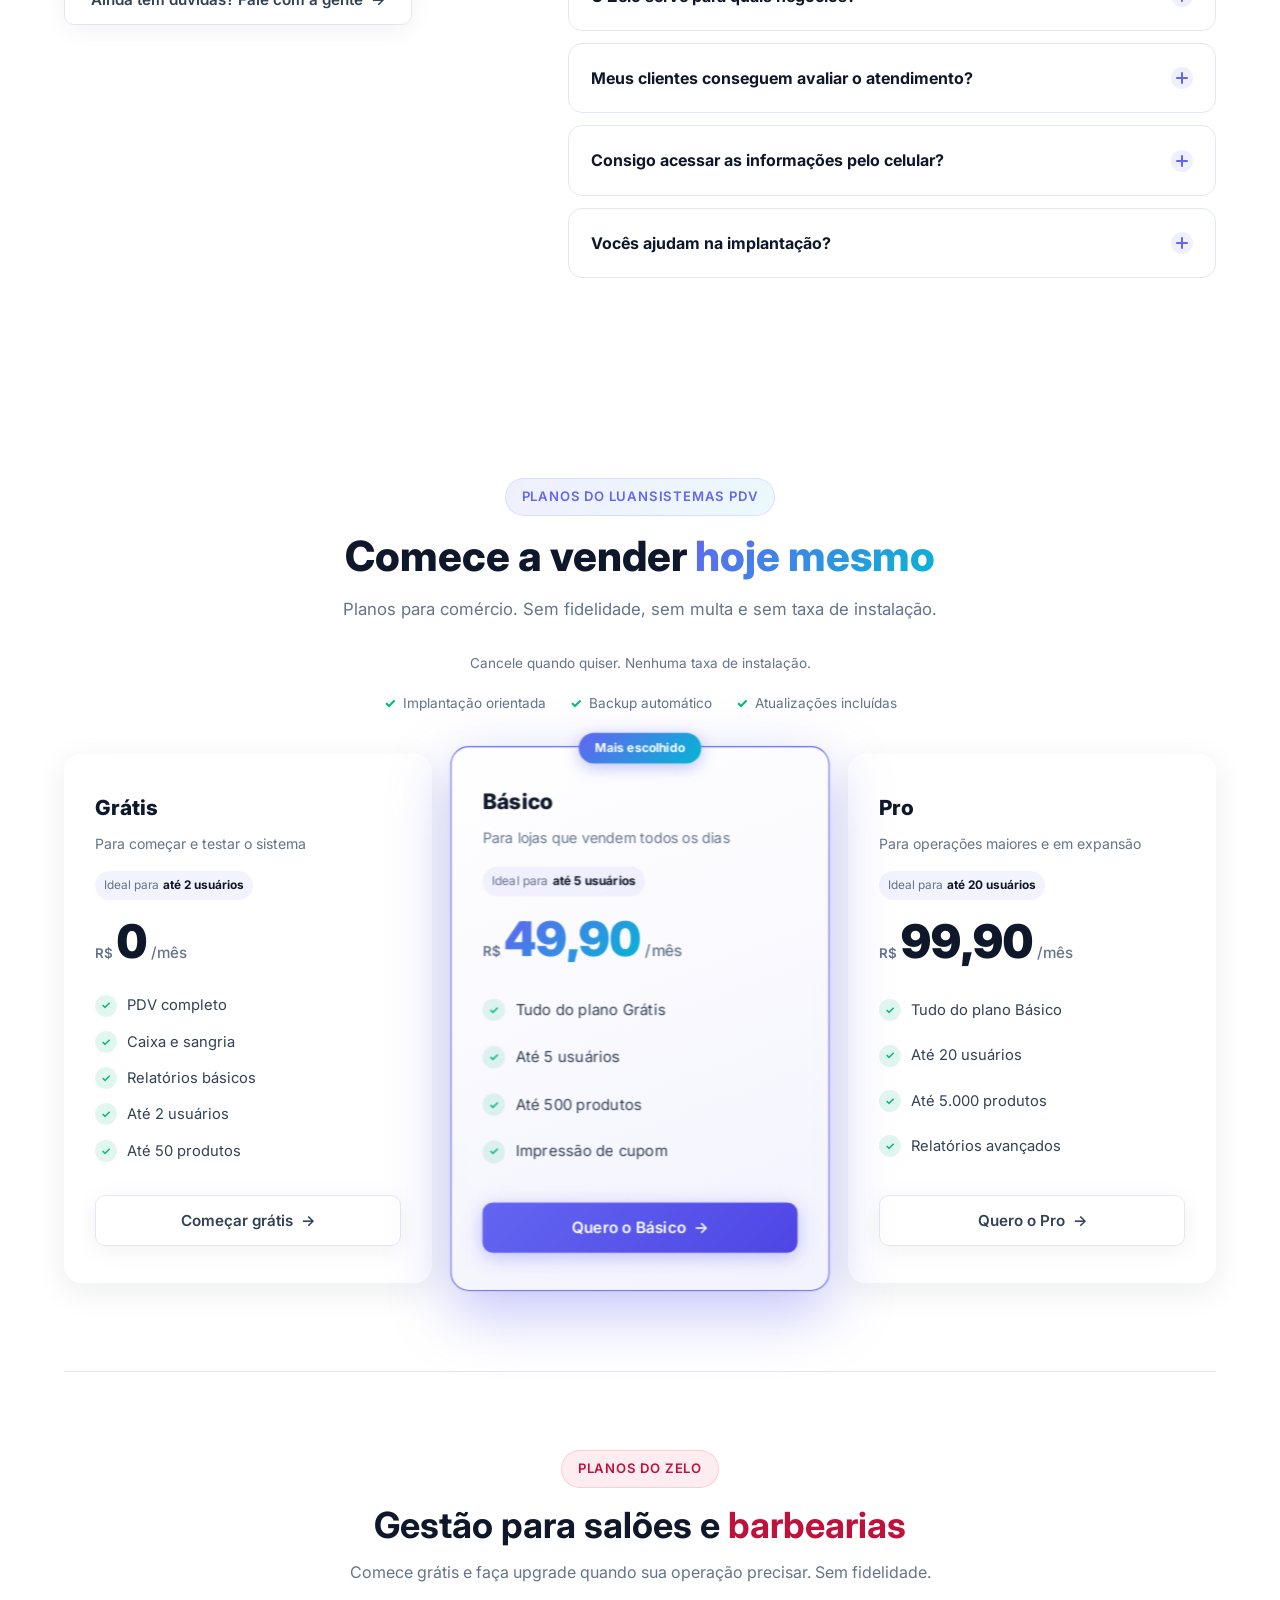
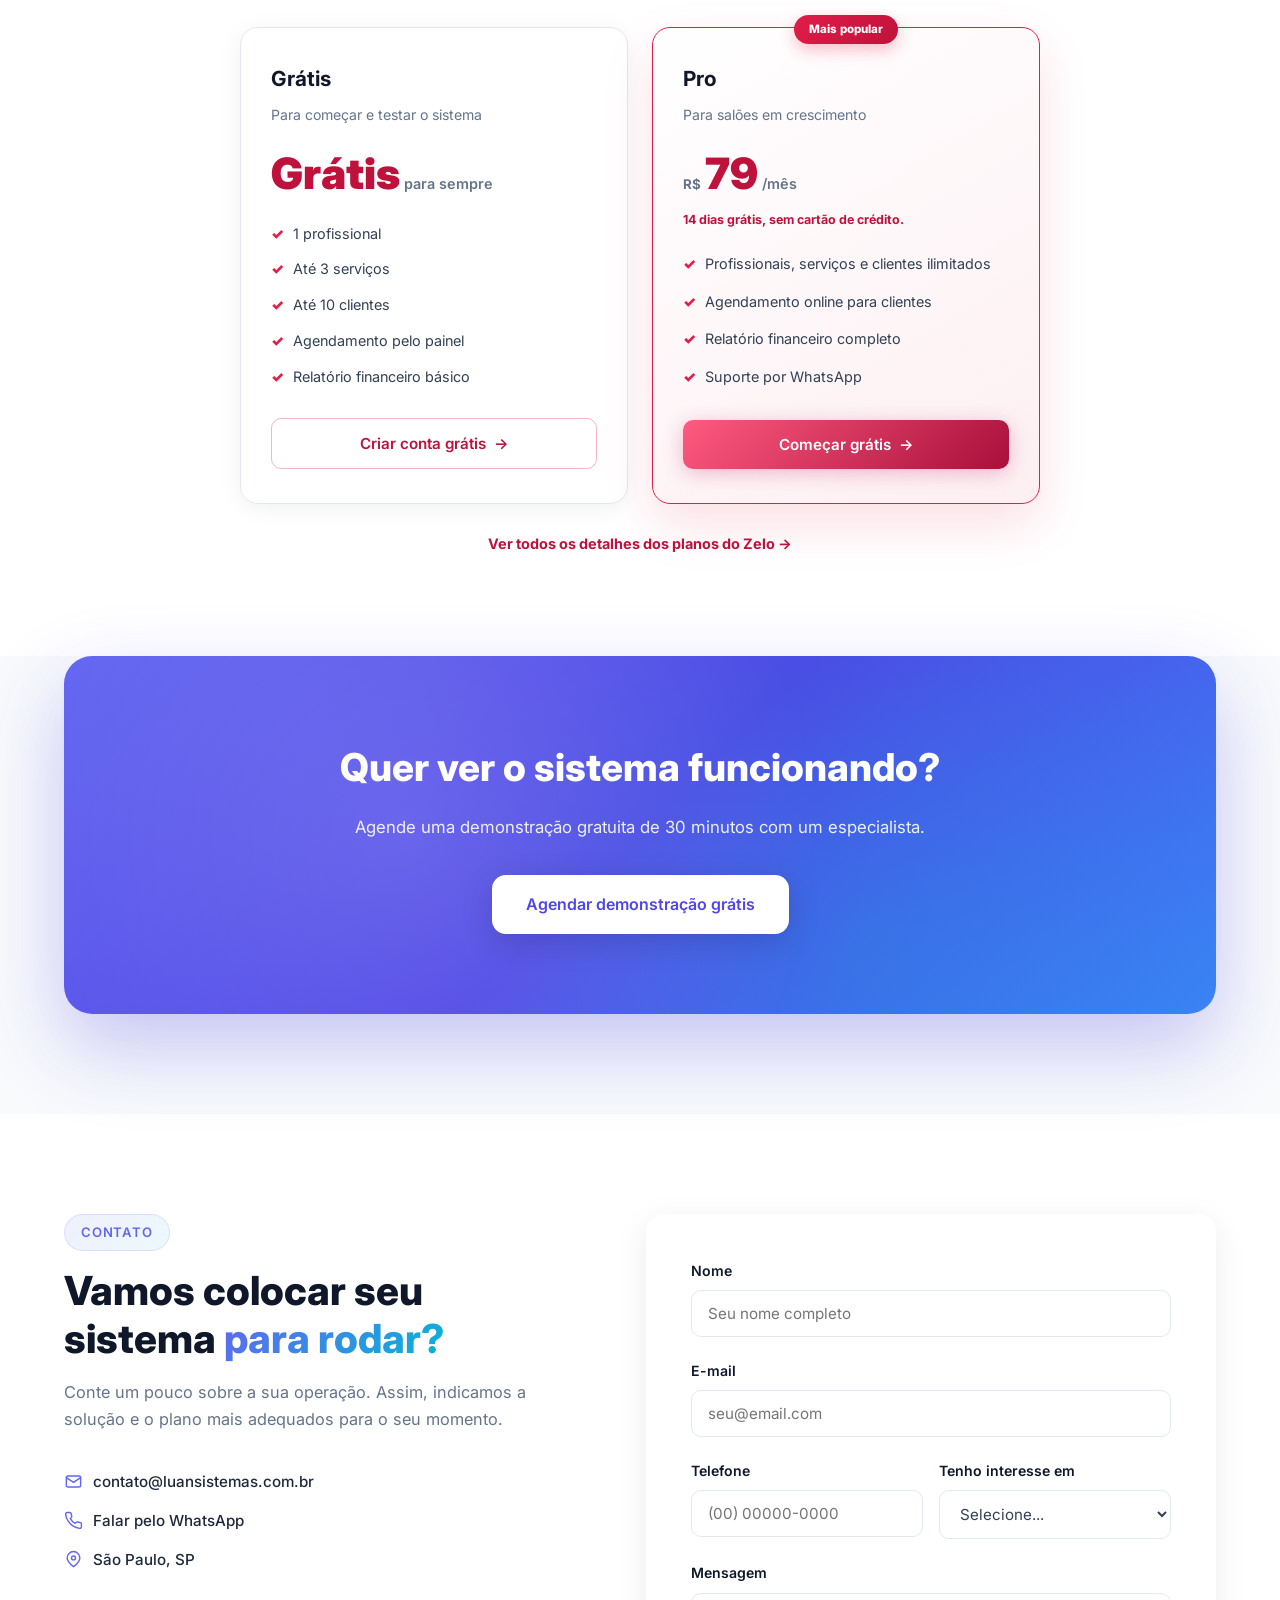
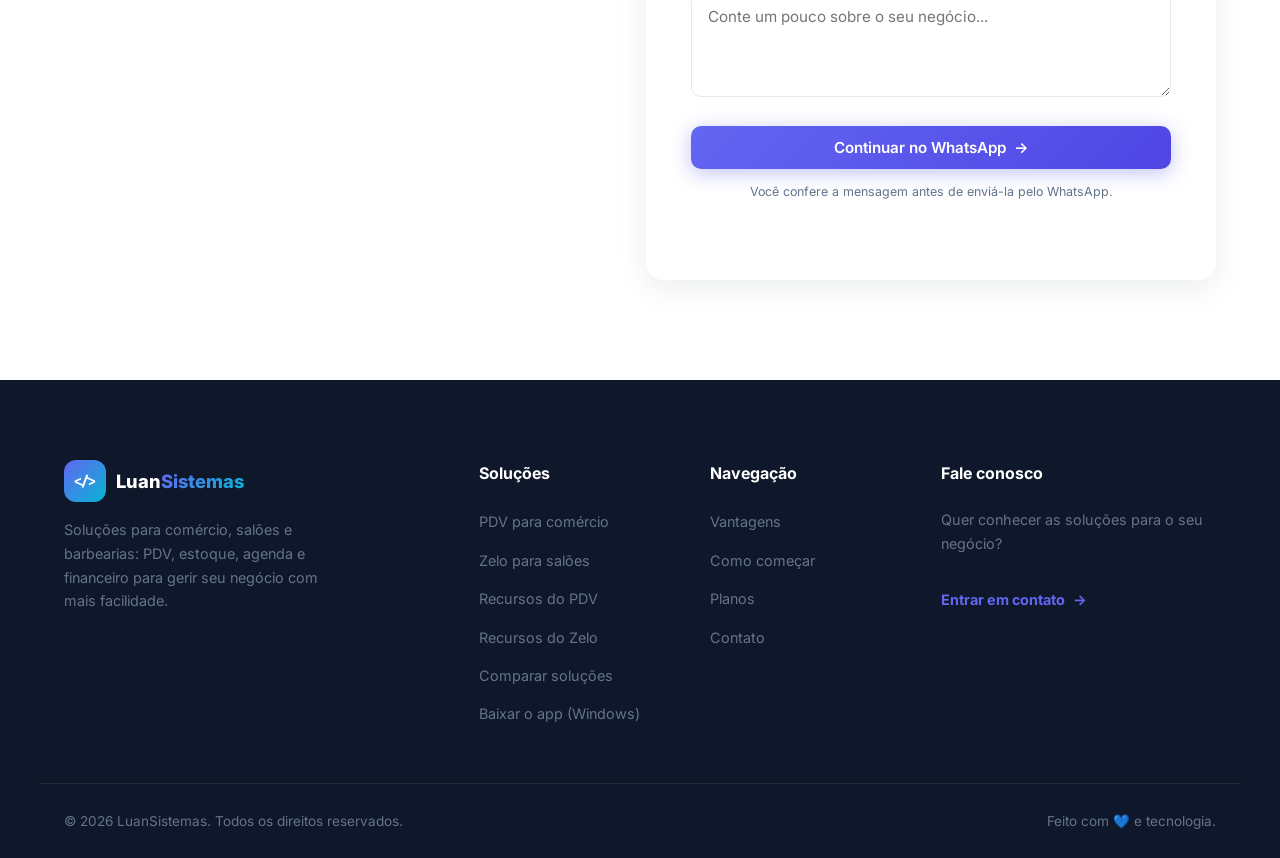
==== commit 65f1f0ee: "Linka o instalador real do PDV (GitHub Releases) A pagina nunca linkava pro instalador de verdade do" ====
--- a/index.html
+++ b/index.html
@@ -221,7 +221,10 @@
               <li>Estoque integrado às vendas</li>
               <li>Financeiro e relatórios gerenciais</li>
             </ul>
-            <a href="#planos" class="btn btn-primary">Ver planos do PDV <span>→</span></a>
+            <div class="solution-card-actions">
+              <a href="#planos" class="btn btn-primary">Ver planos do PDV <span>→</span></a>
+              <a href="https://github.com/medeirosluan/sistema-pdv/releases/latest" class="btn btn-glass" target="_blank" rel="noopener noreferrer">Baixar para Windows</a>
+            </div>
           </article>
 
           <article class="solution-card solution-zelo glass-card" data-tilt>
@@ -769,6 +772,7 @@
           <li><a href="#recursos">Recursos do PDV</a></li>
           <li><a href="#recursos-zelo">Recursos do Zelo</a></li>
           <li><a href="#solucoes">Comparar soluções</a></li>
+          <li><a href="https://github.com/medeirosluan/sistema-pdv/releases/latest" target="_blank" rel="noopener noreferrer">Baixar o app (Windows)</a></li>
         </ul>
       </div>
 
--- a/style.css
+++ b/style.css
@@ -333,6 +333,12 @@
   align-items: center;
   gap: 12px;
   margin-bottom: 22px;
+}
+
+.solution-card-actions {
+  display: flex;
+  gap: 12px;
+  flex-wrap: wrap;
 }
 
 .solution-icon {
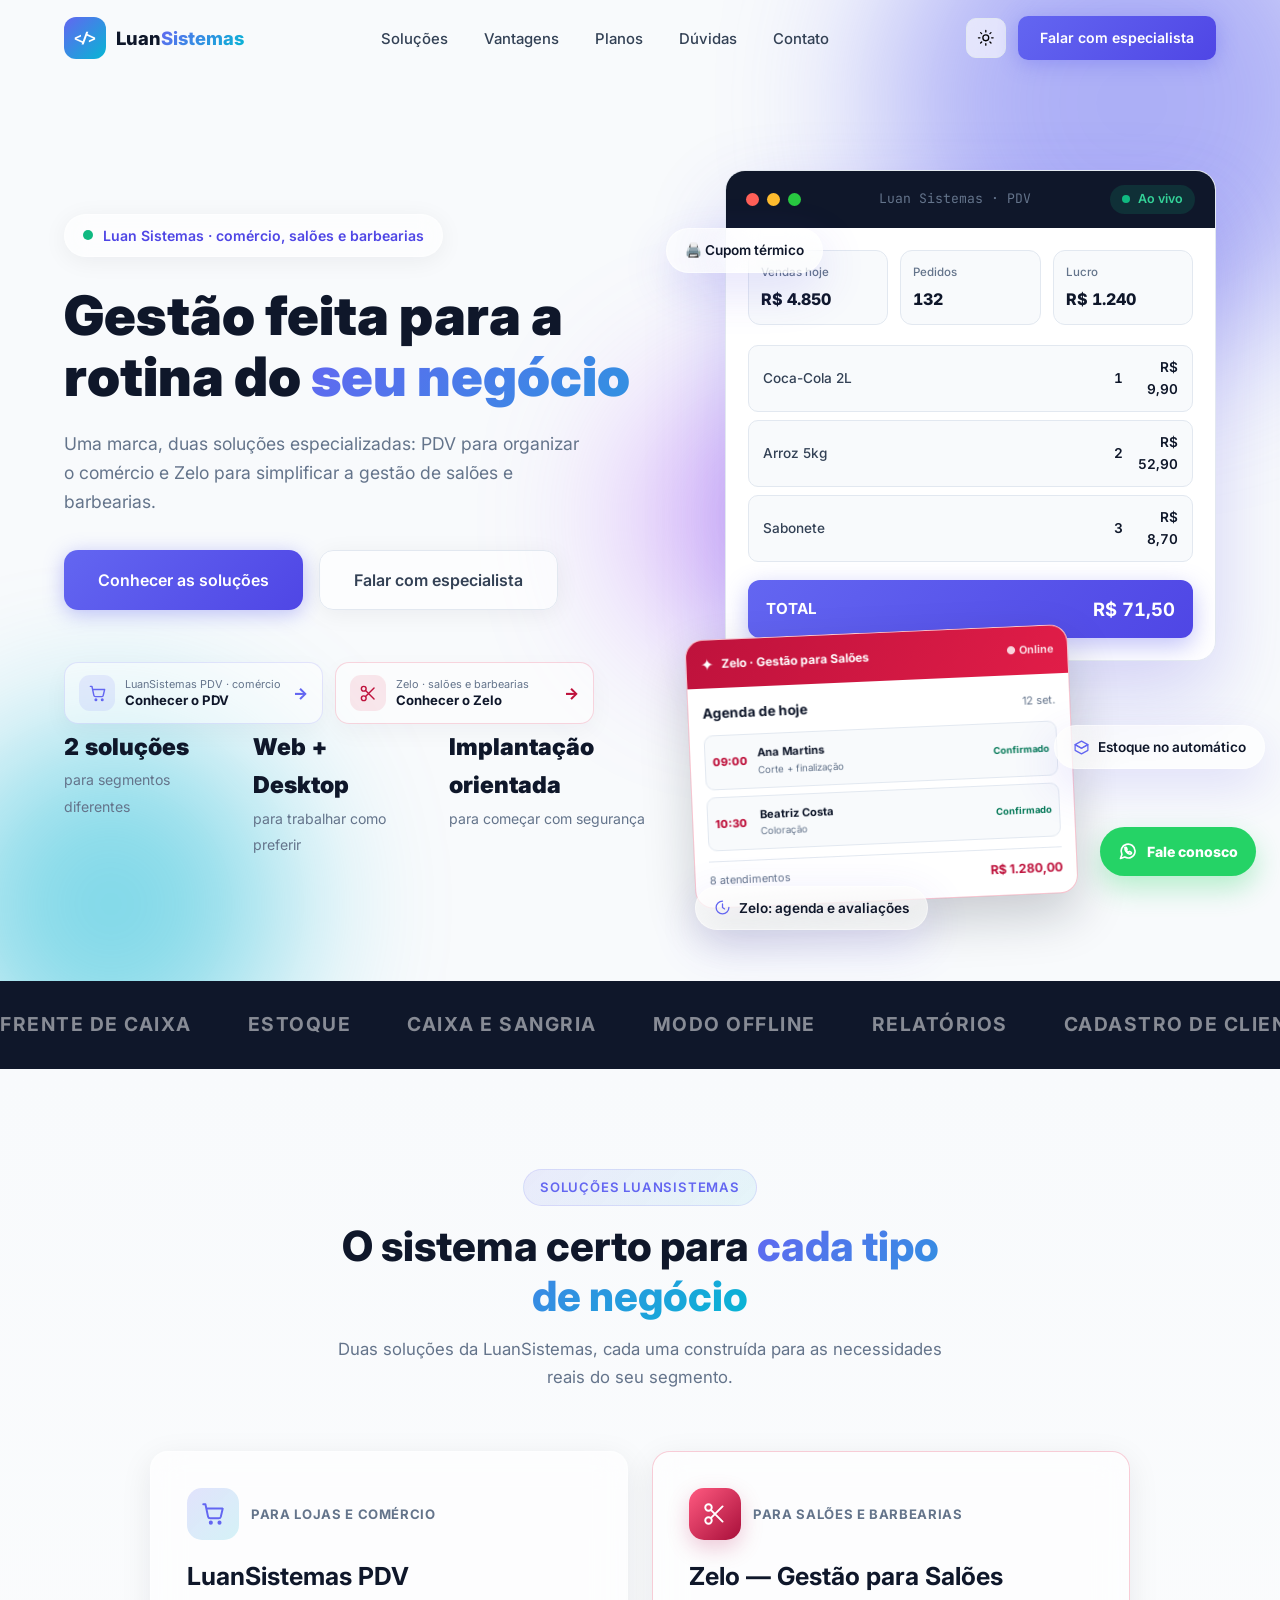
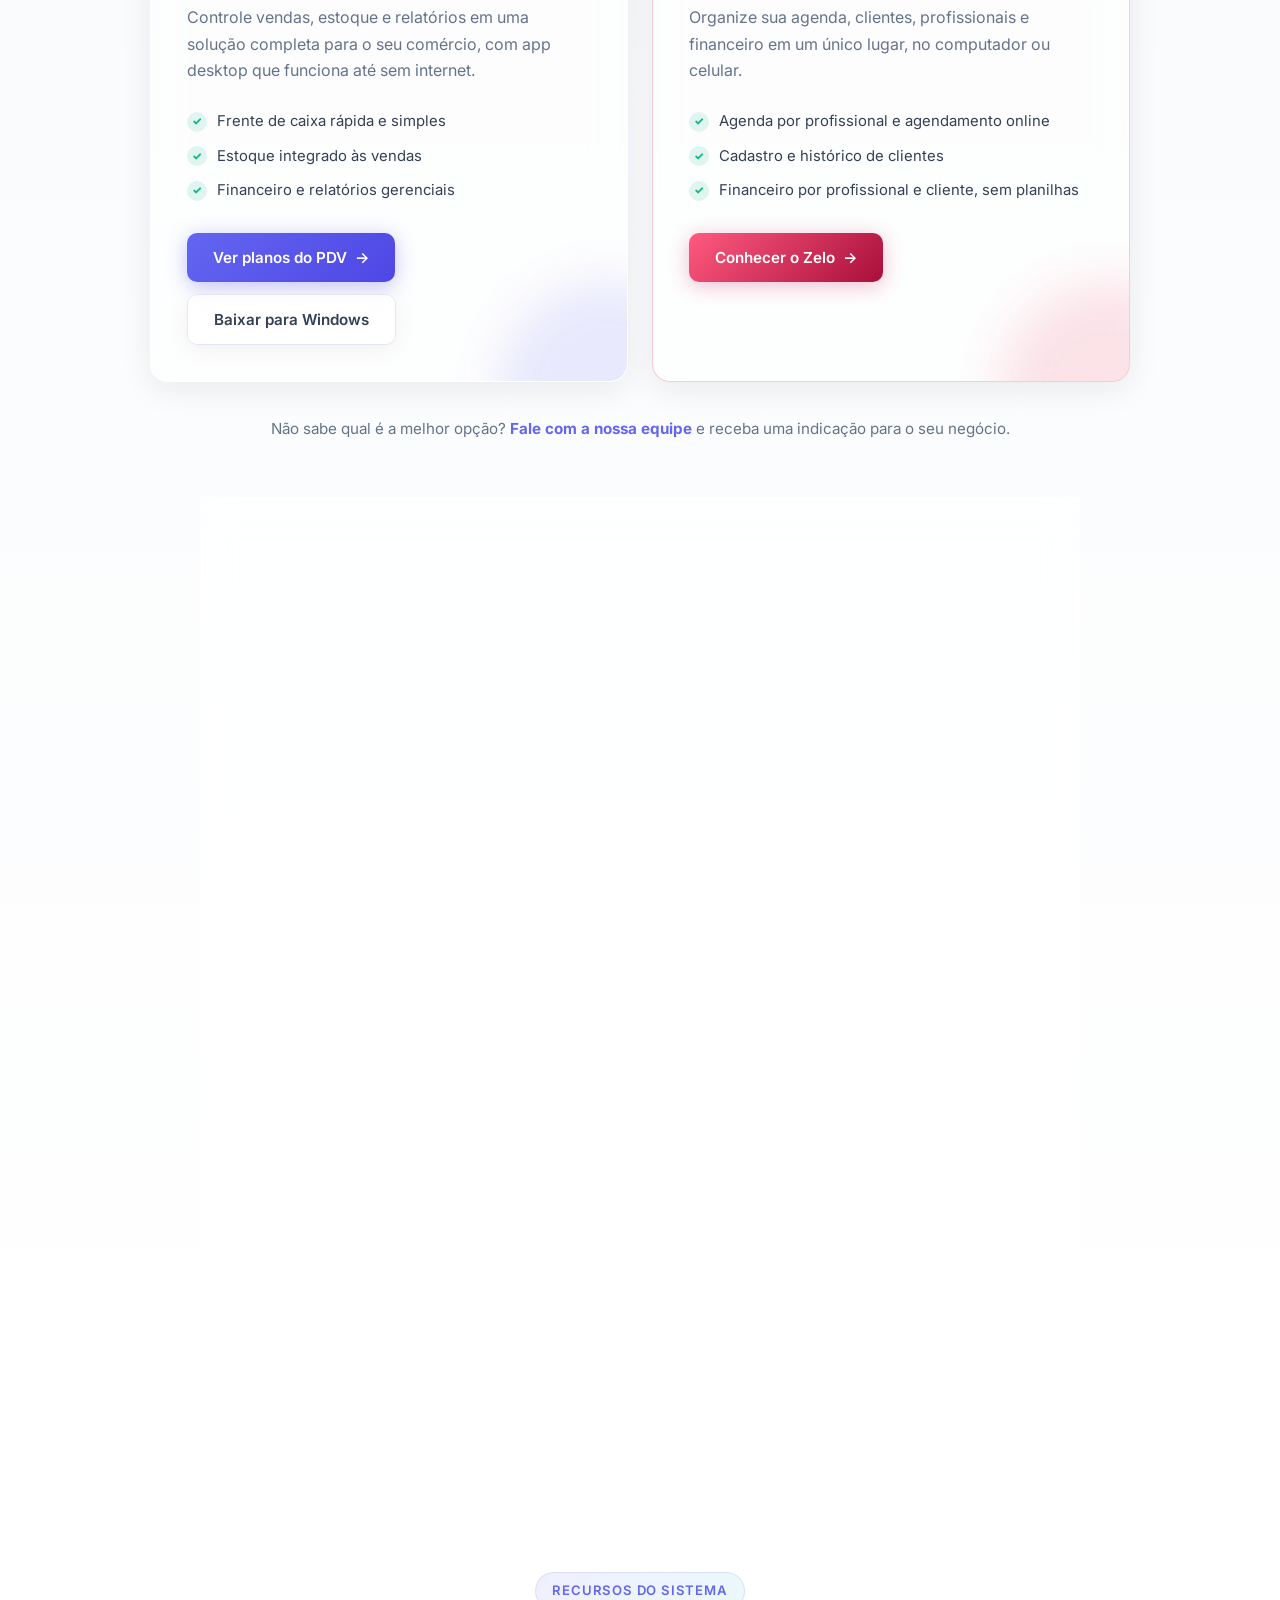
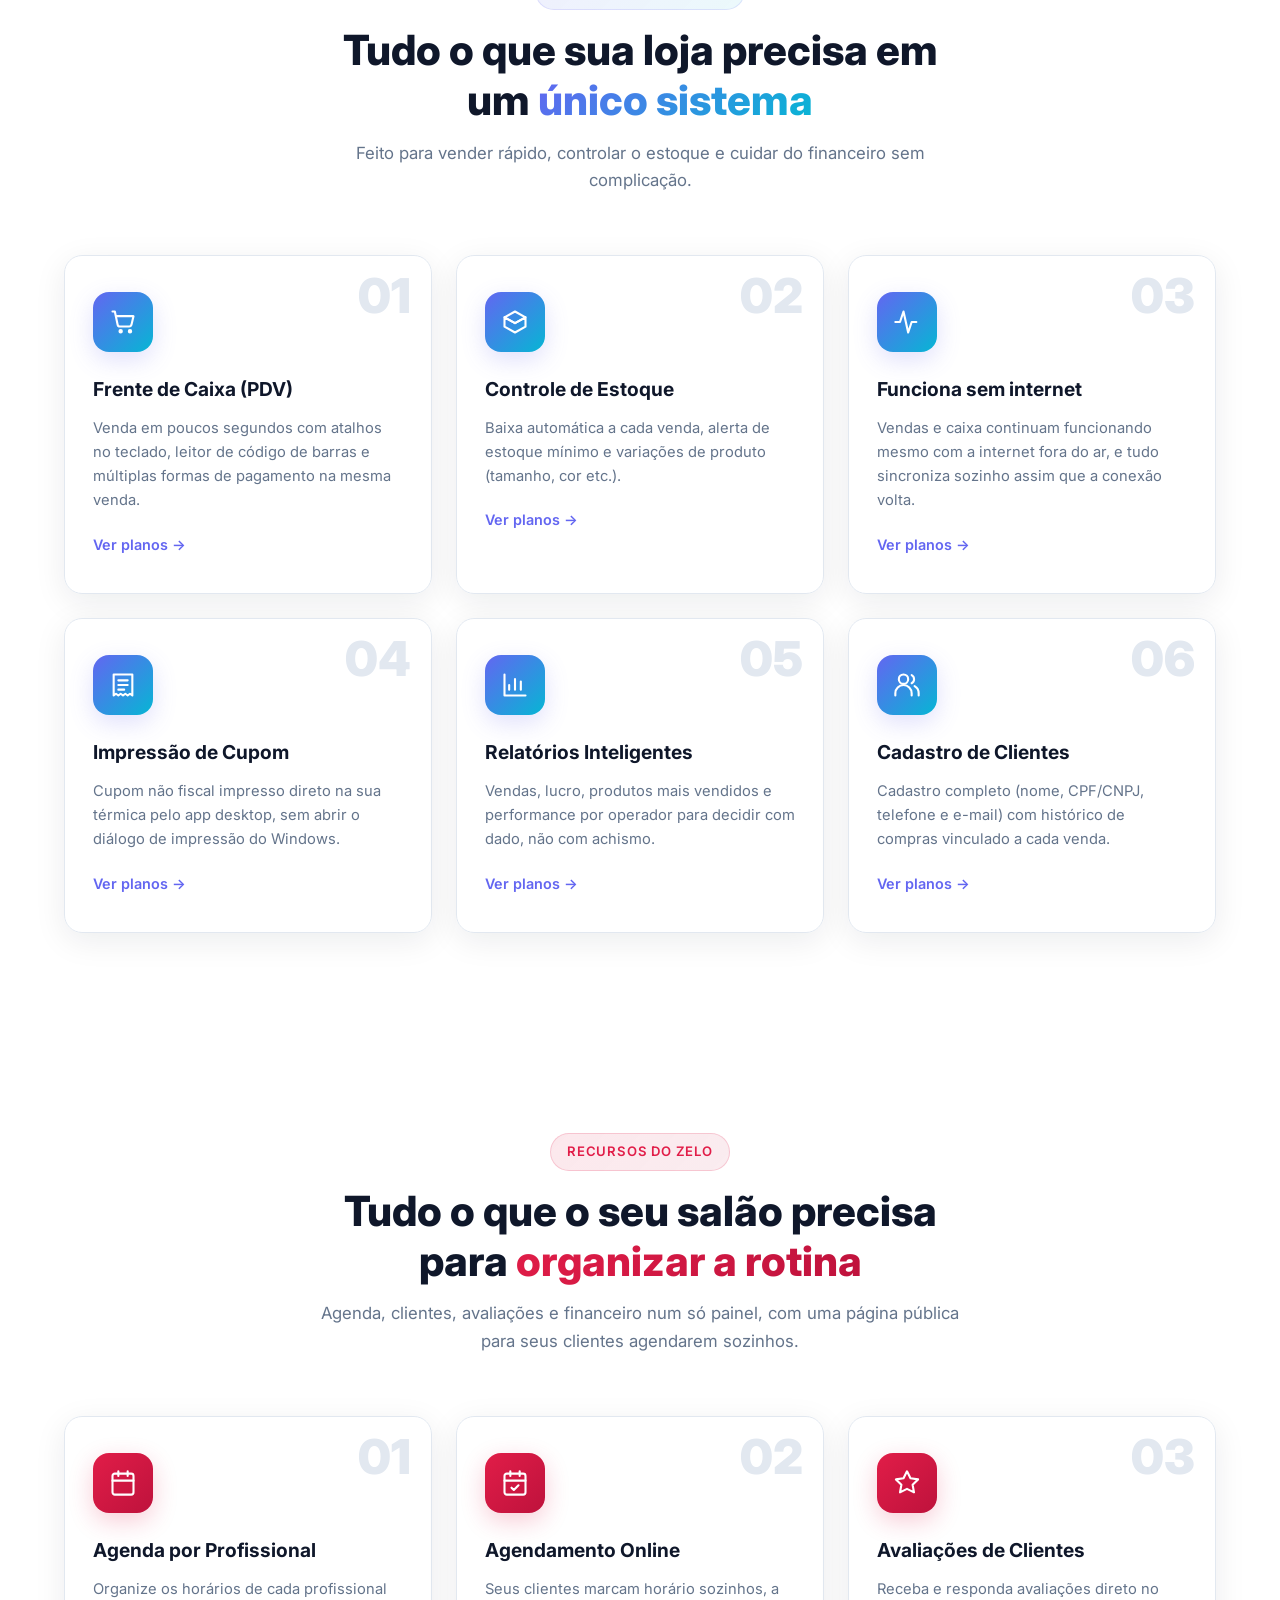
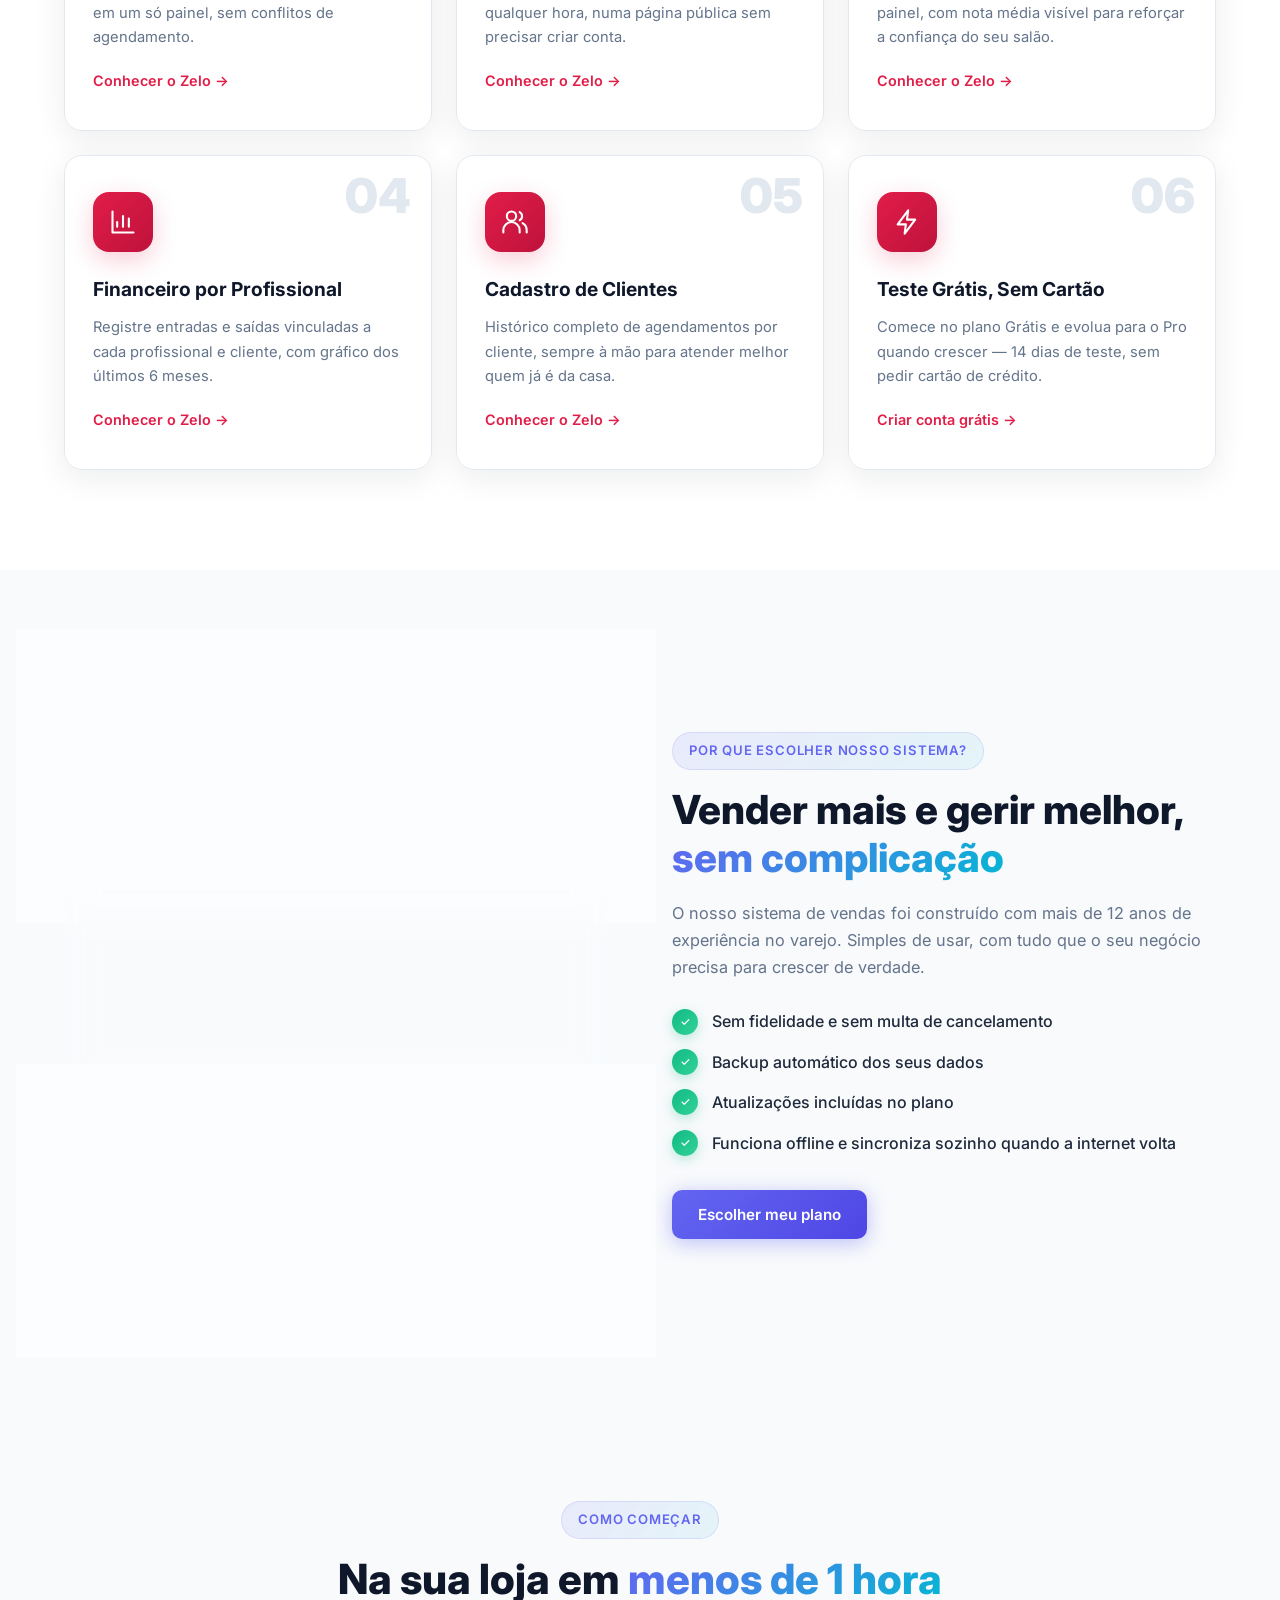
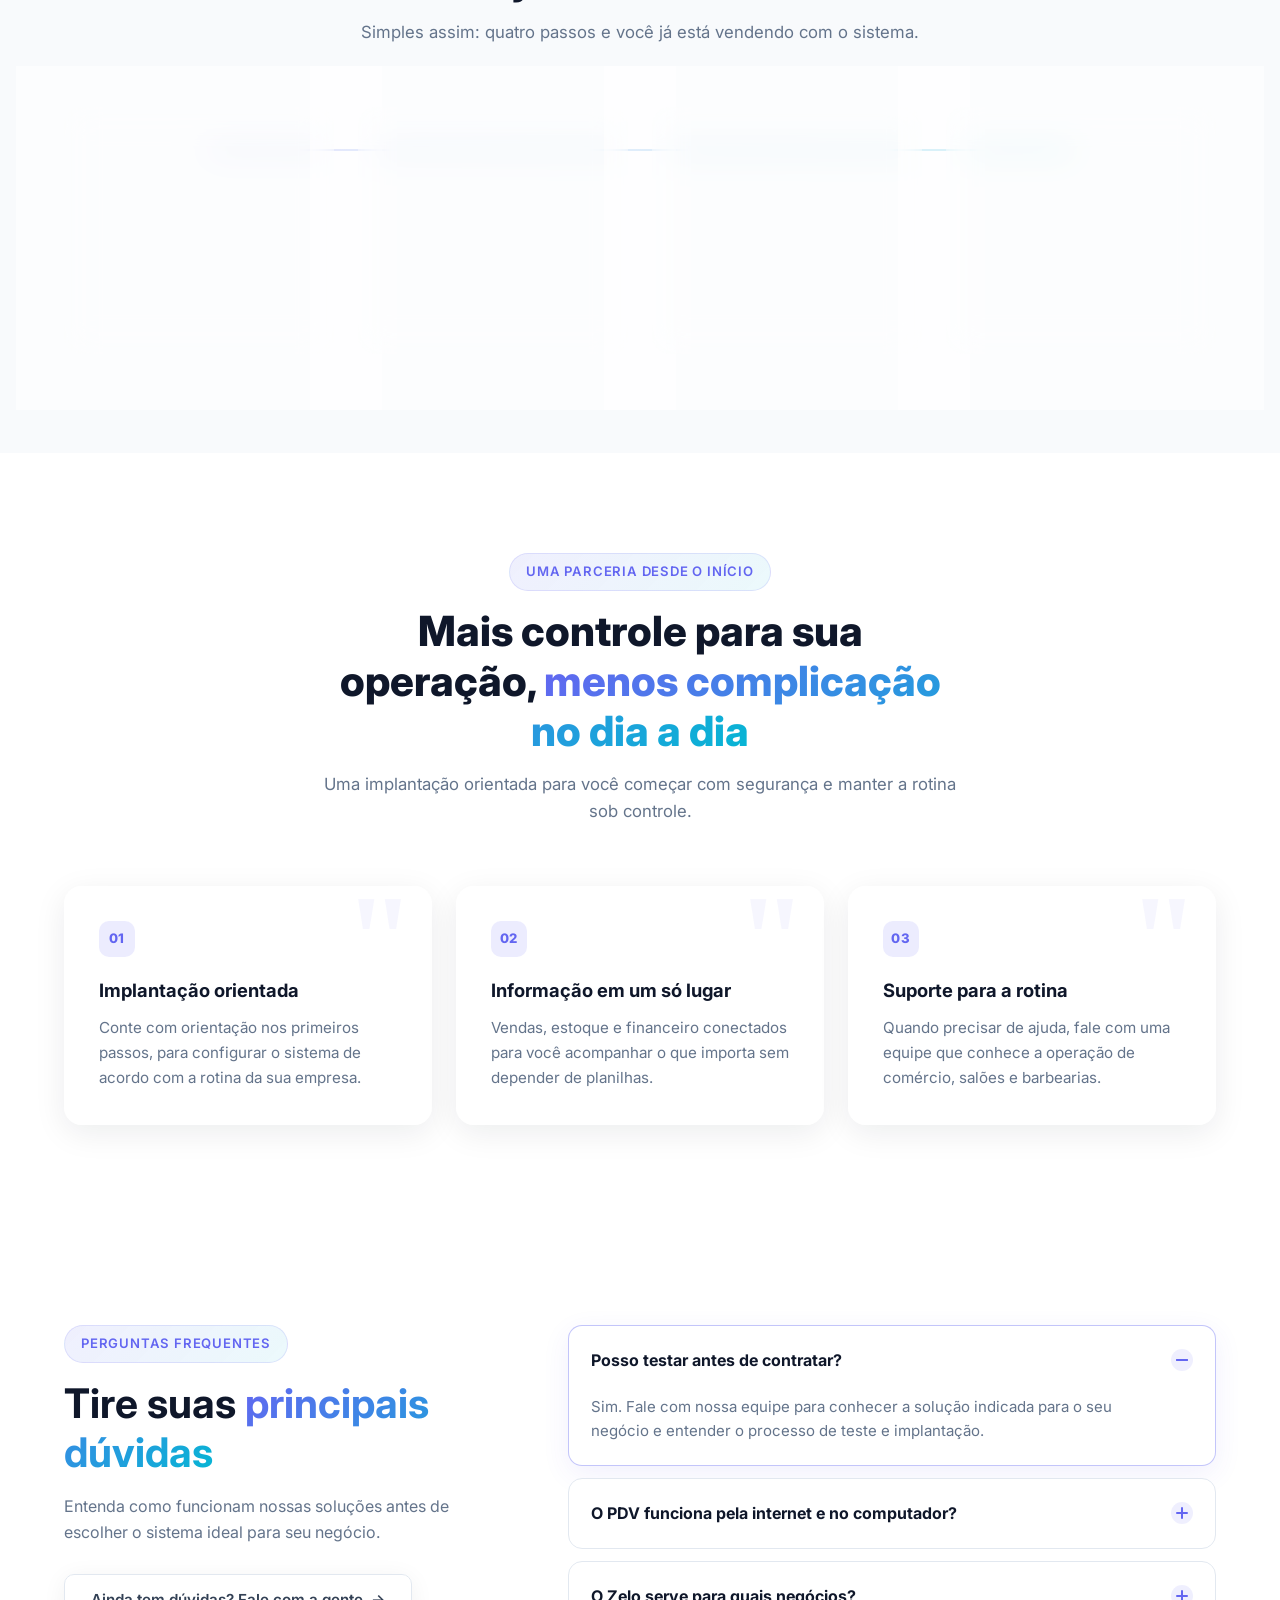
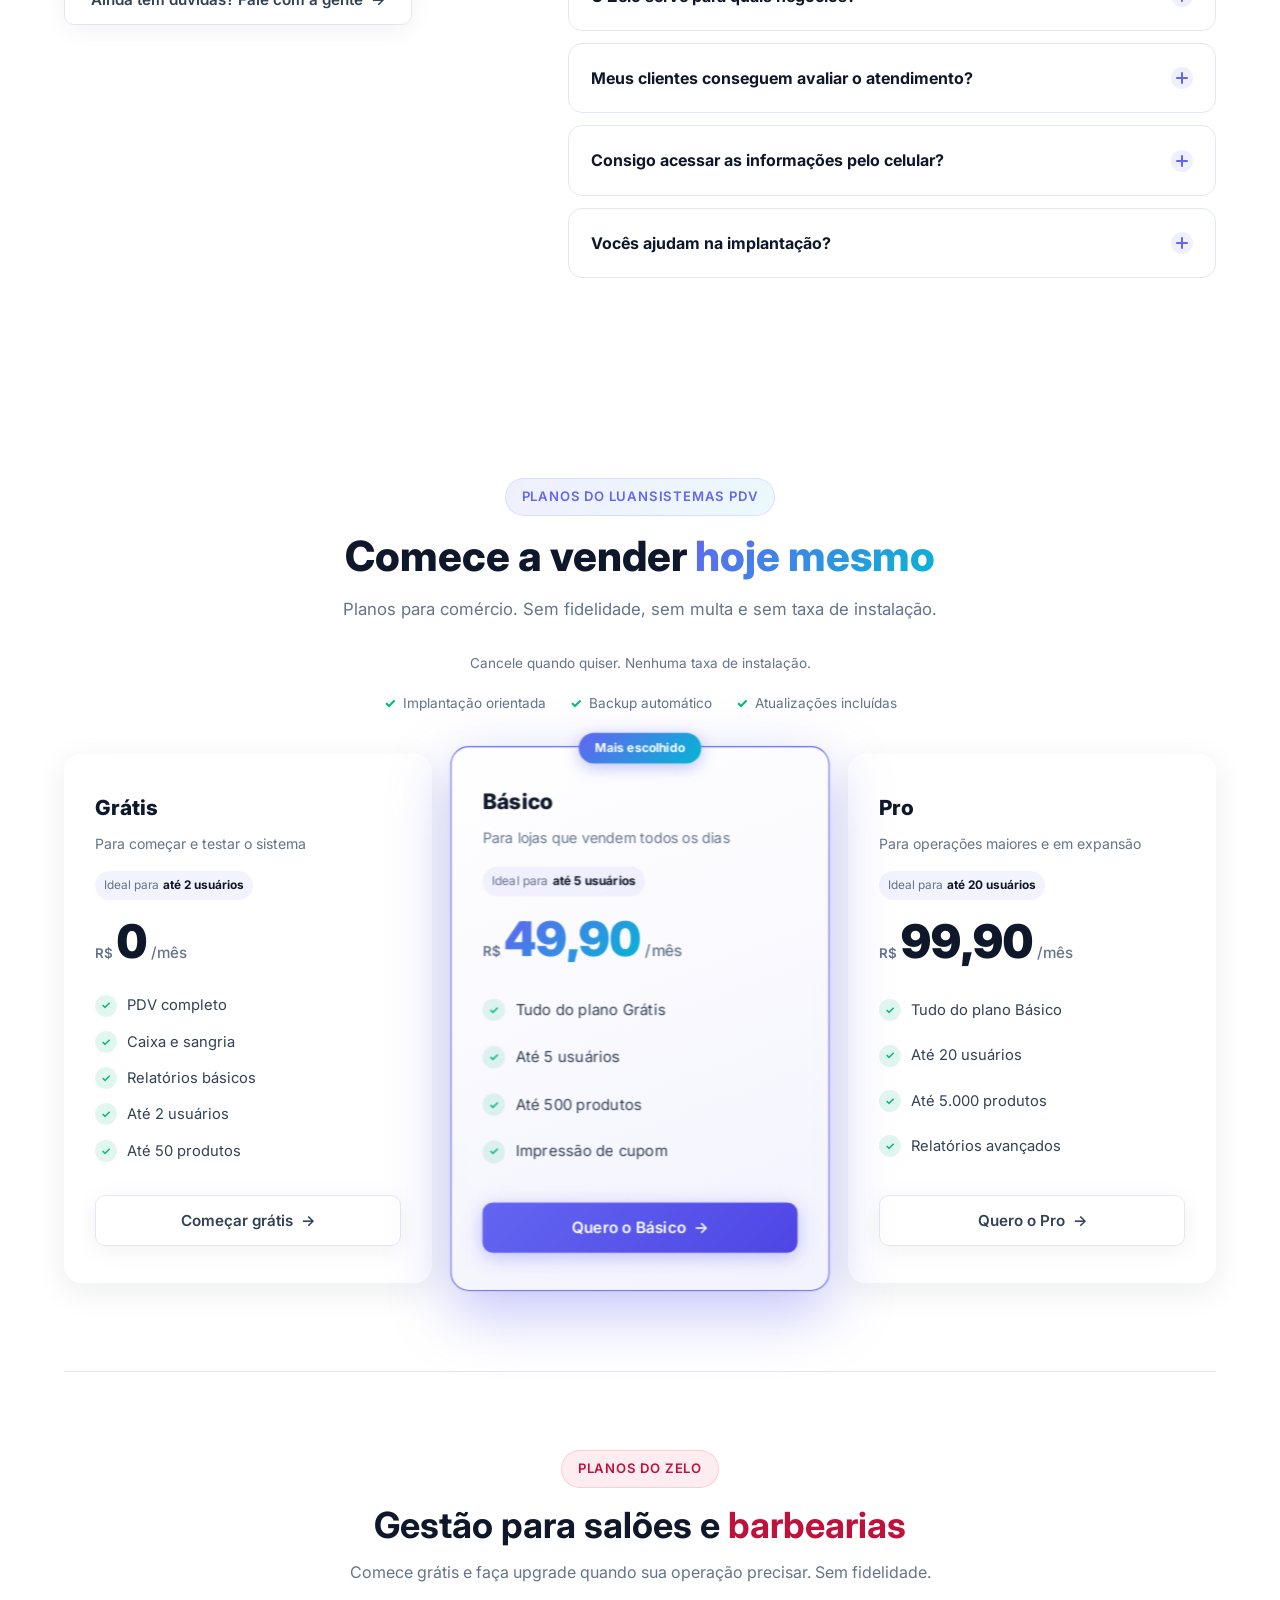
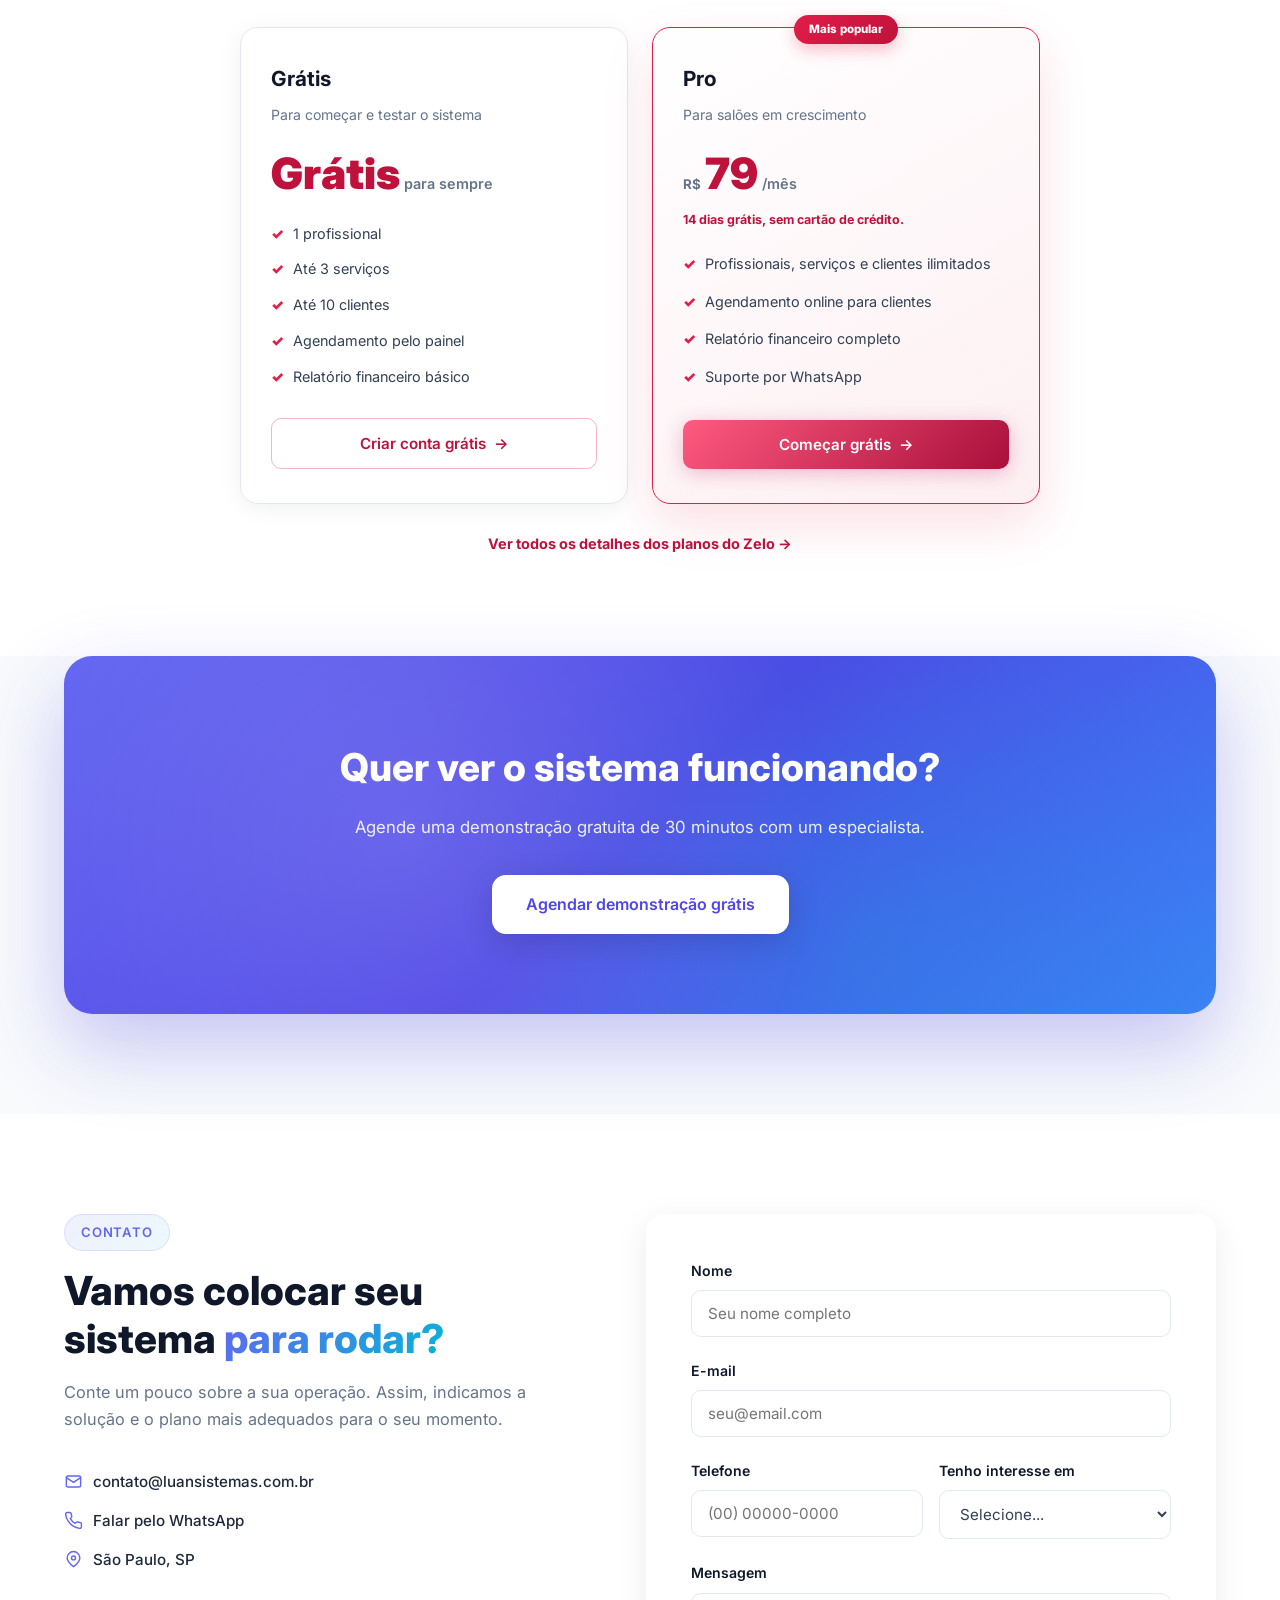
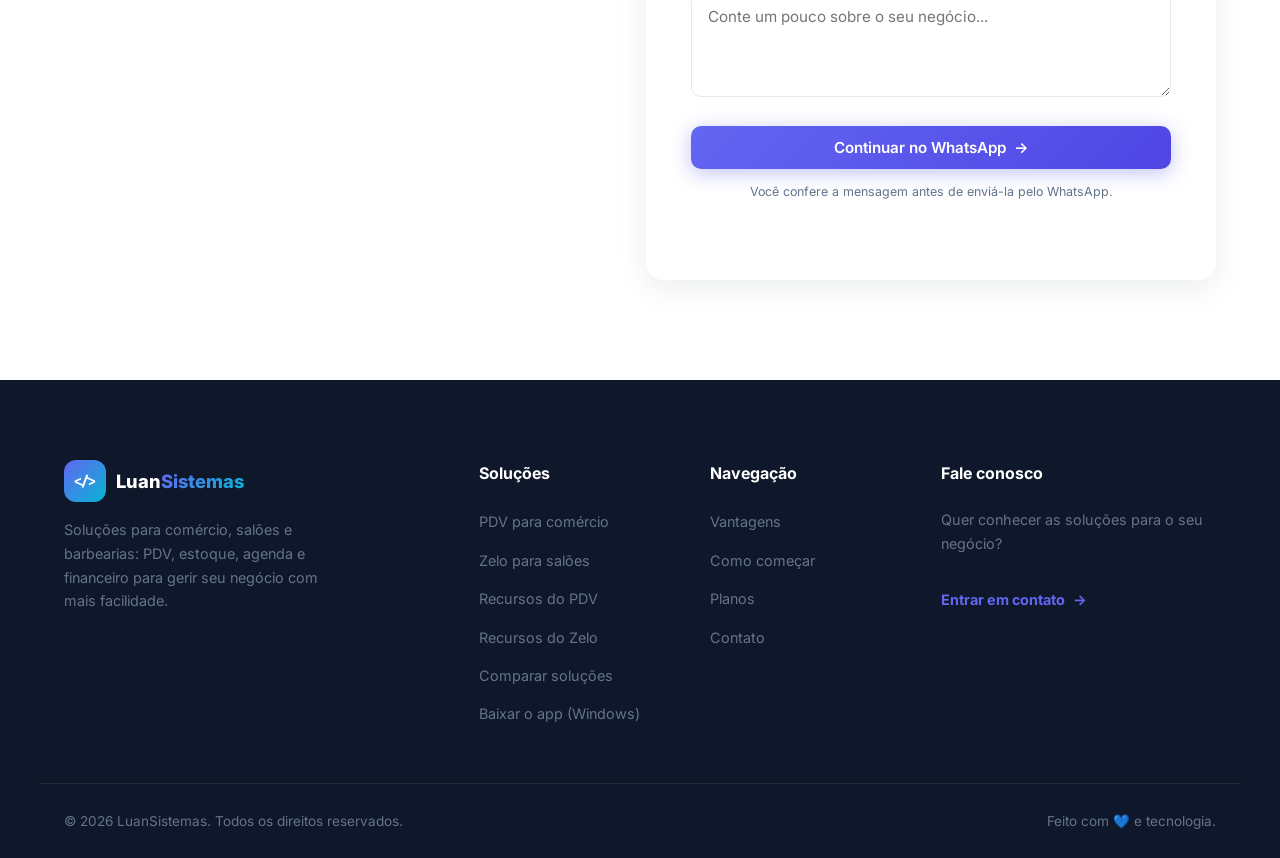
==== commit 8fd2ec23: "Corrige claim de importacao: CSV, nao Excel O PDV importa/exporta catalogo em CSV (products.service." ====
--- a/index.html
+++ b/index.html
@@ -505,7 +505,7 @@
           <article class="step glass-card" data-tilt>
             <span class="step-num">03</span>
             <h3>Cadastre produtos</h3>
-            <p>Importe do Excel ou cadastre direto. Nossa equipe ajuda na configuração.</p>
+            <p>Importe via CSV ou cadastre direto. Nossa equipe ajuda na configuração.</p>
           </article>
           <article class="step glass-card" data-tilt>
             <span class="step-num">04</span>
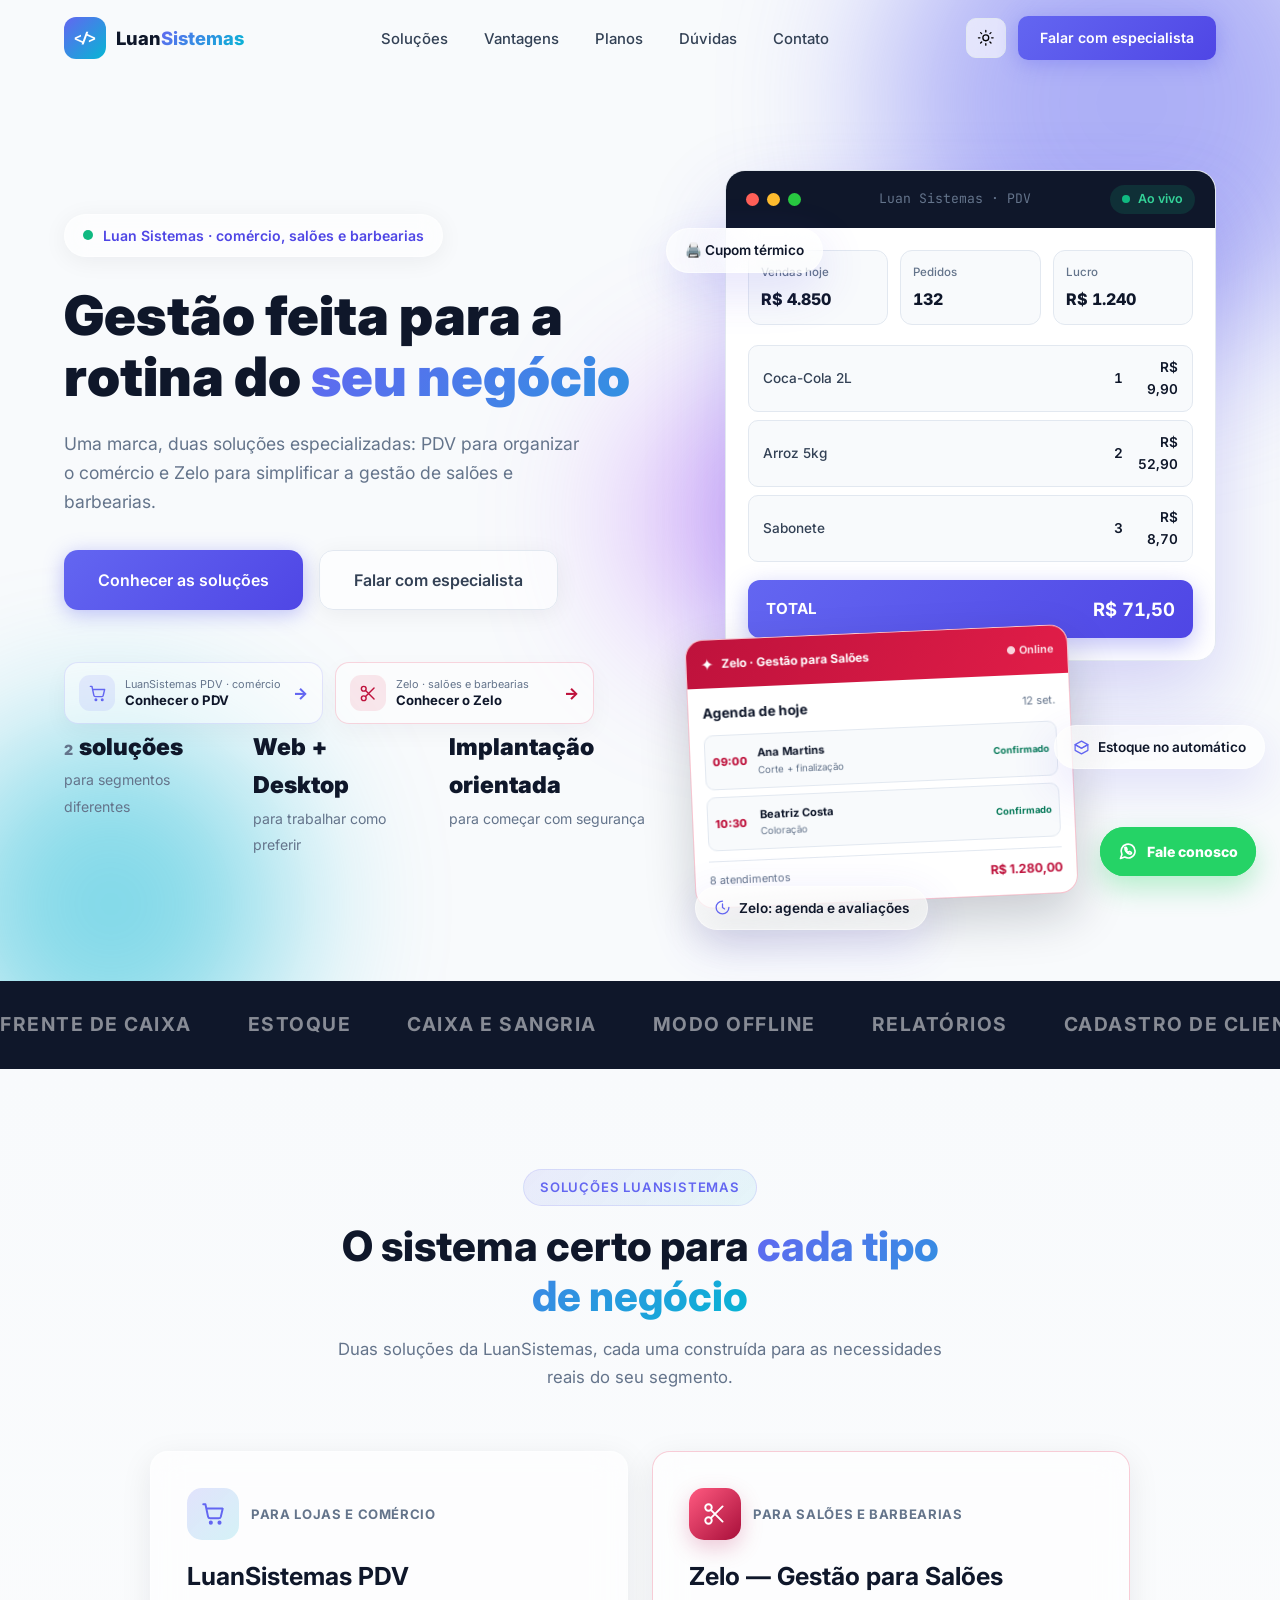
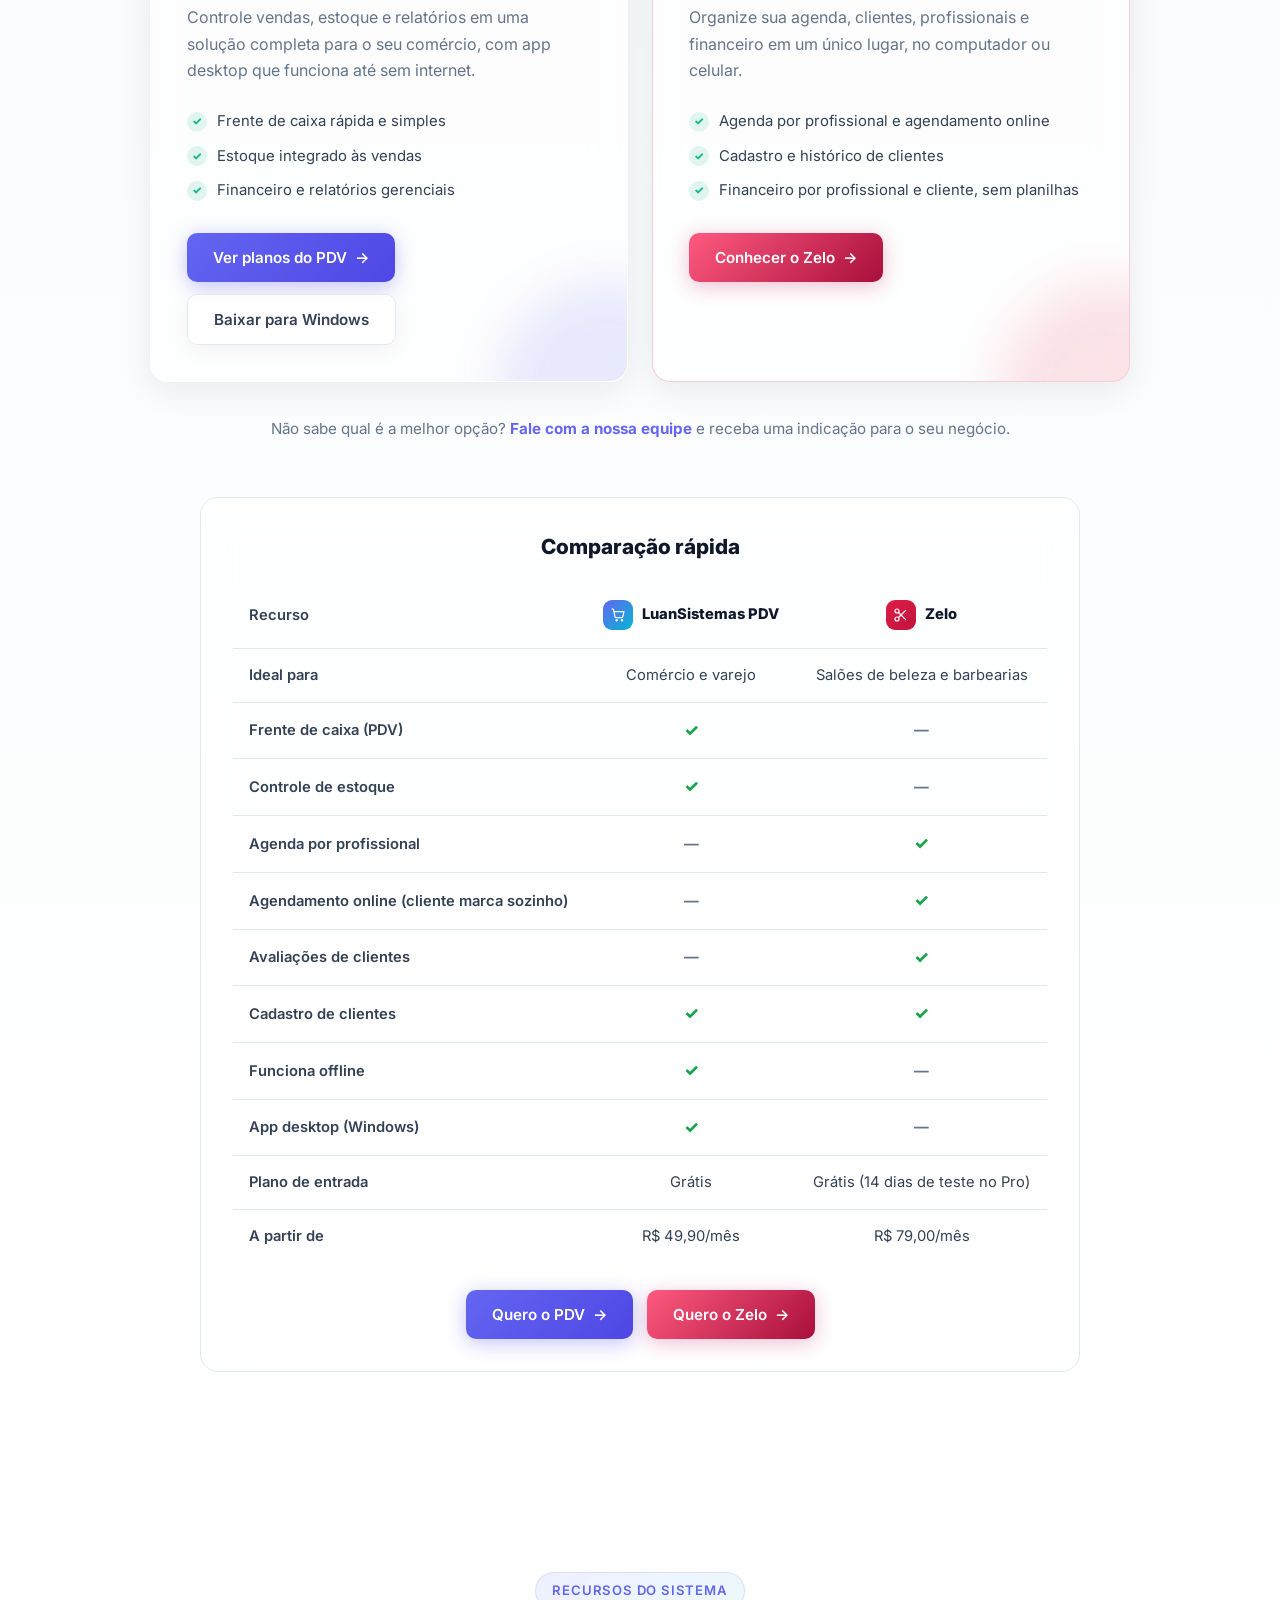
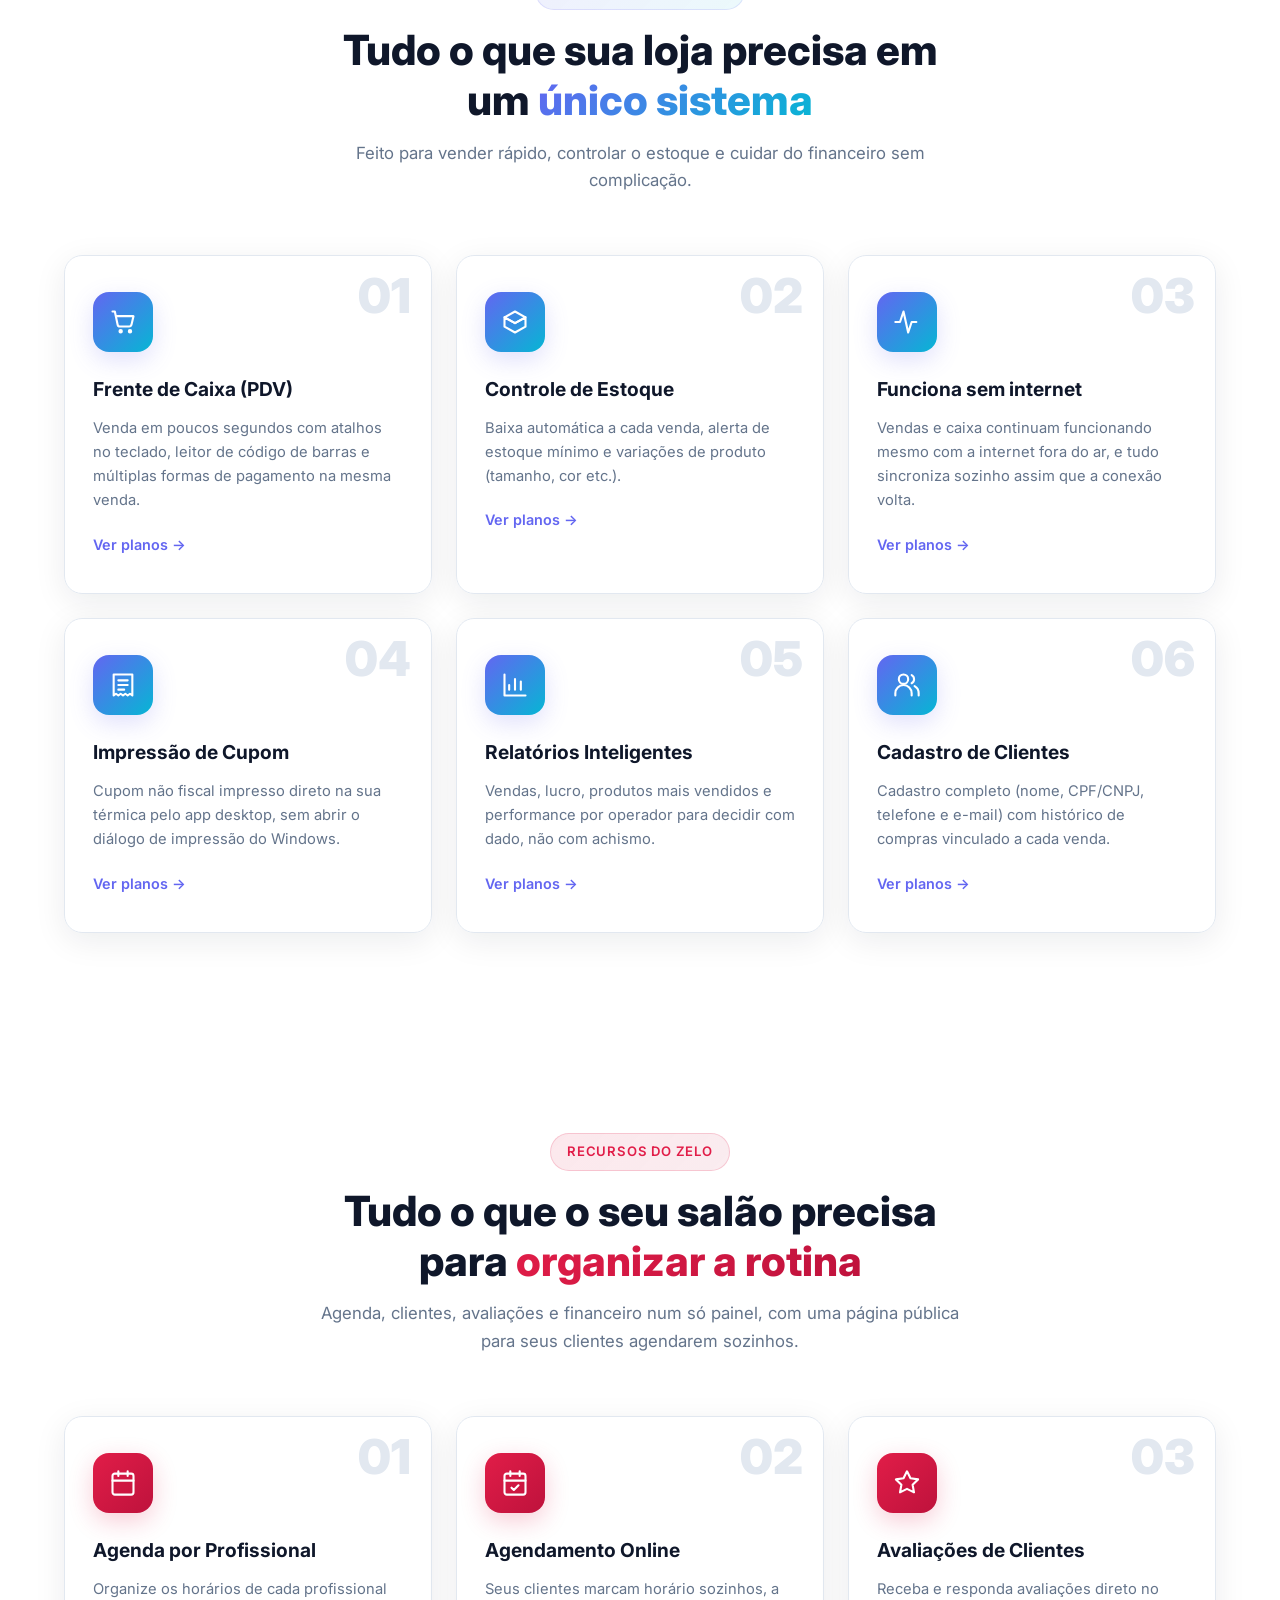
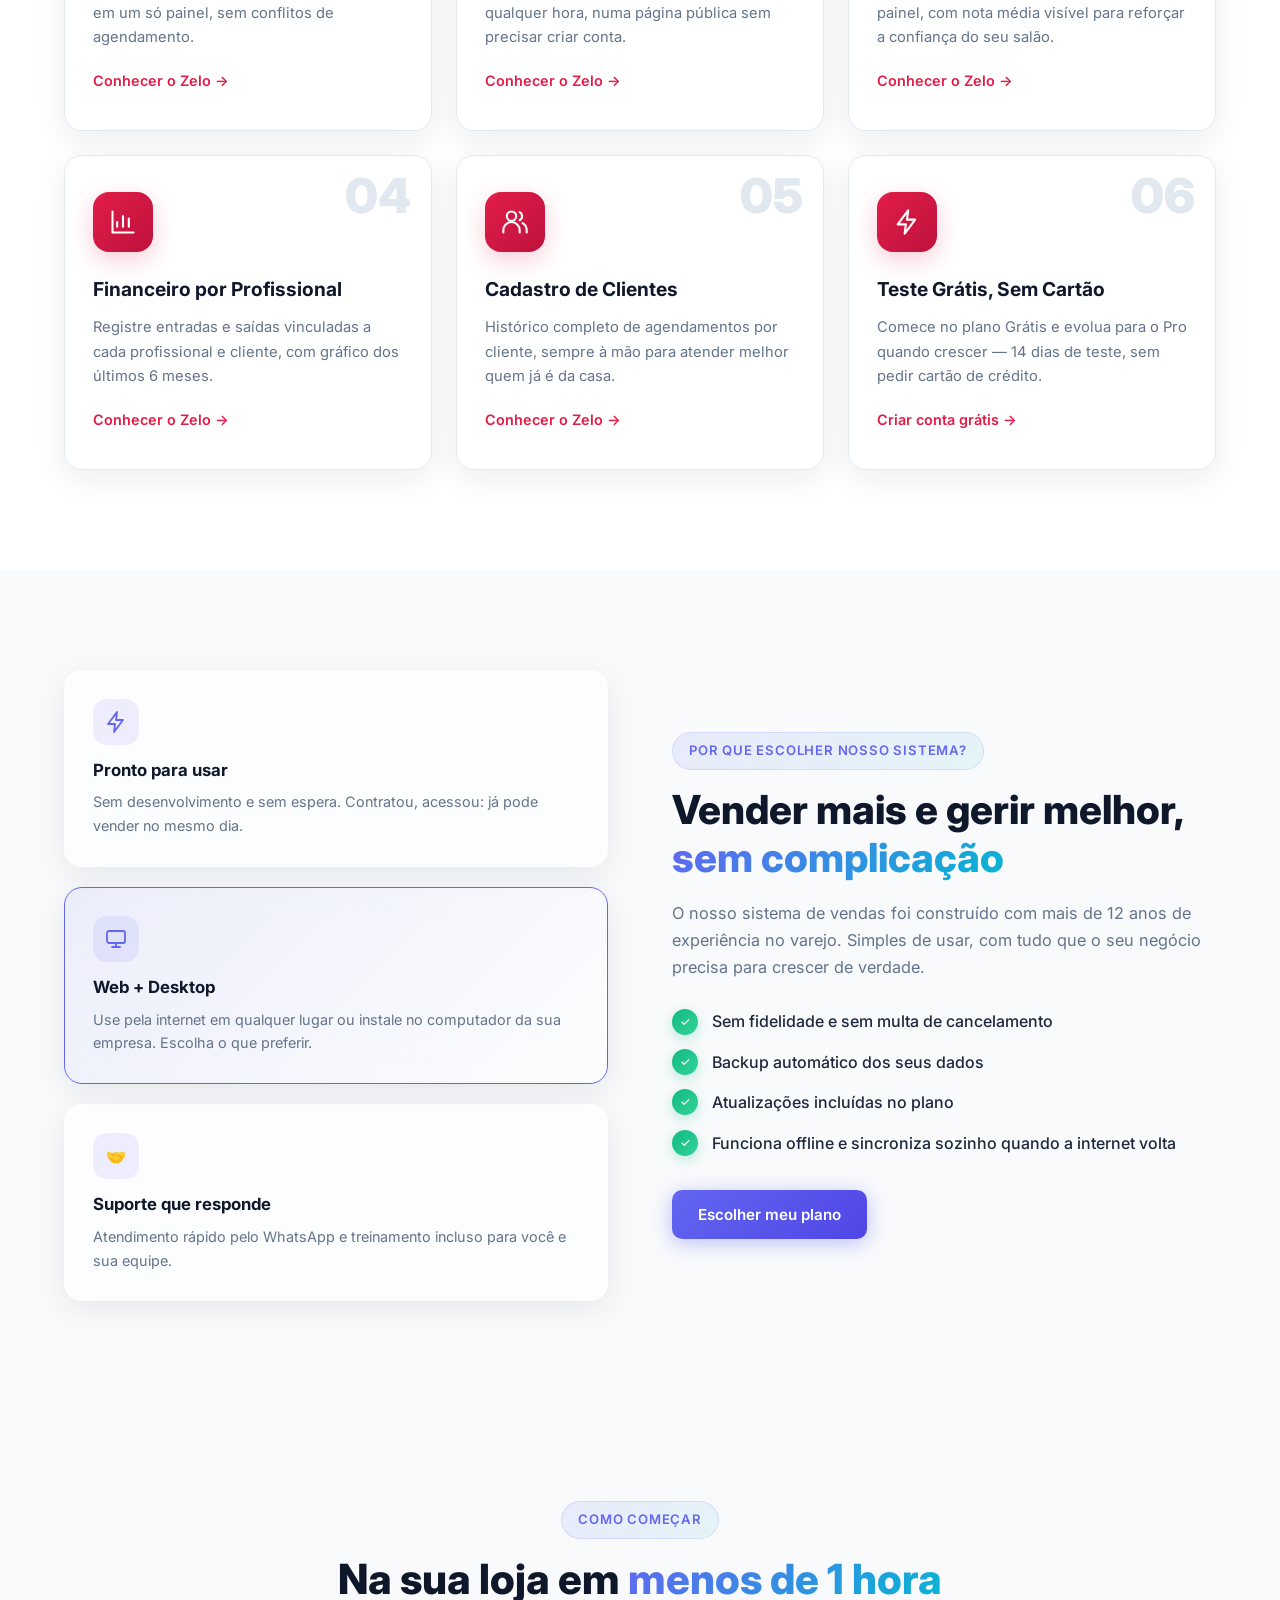
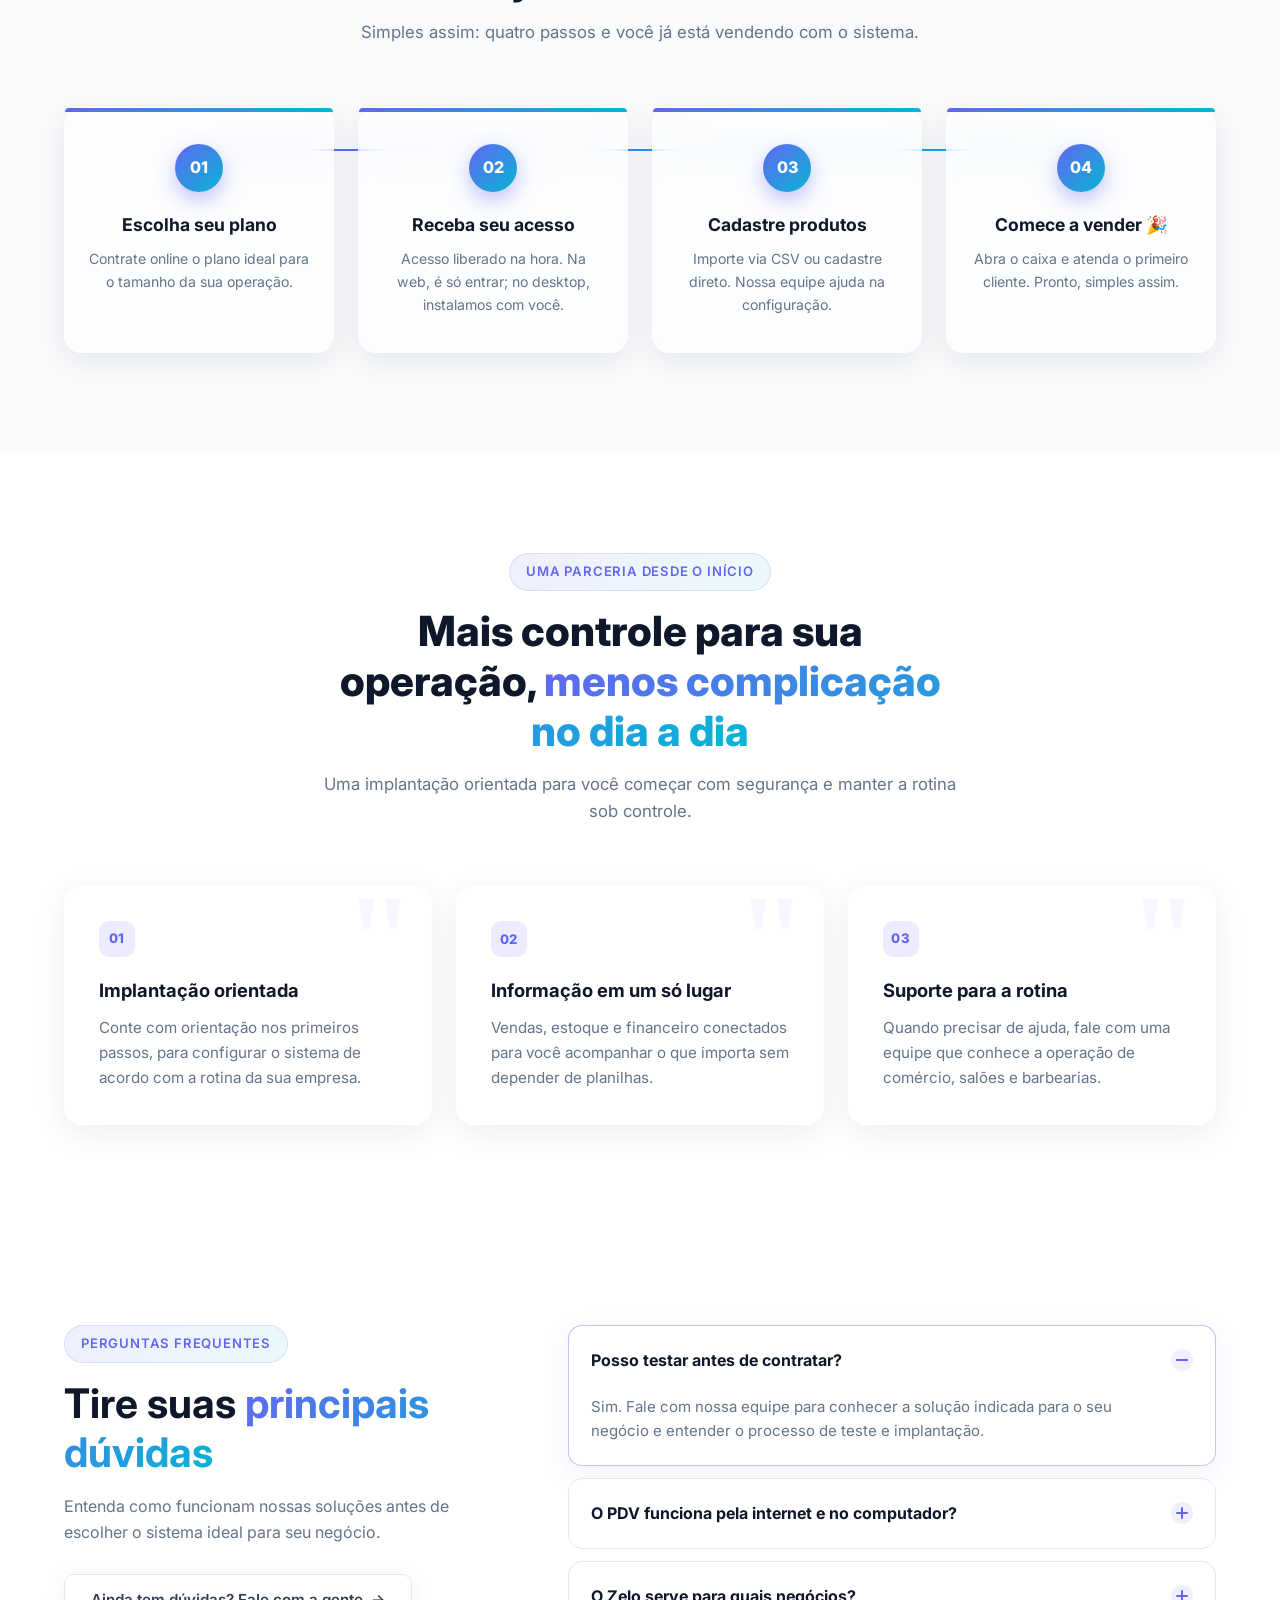
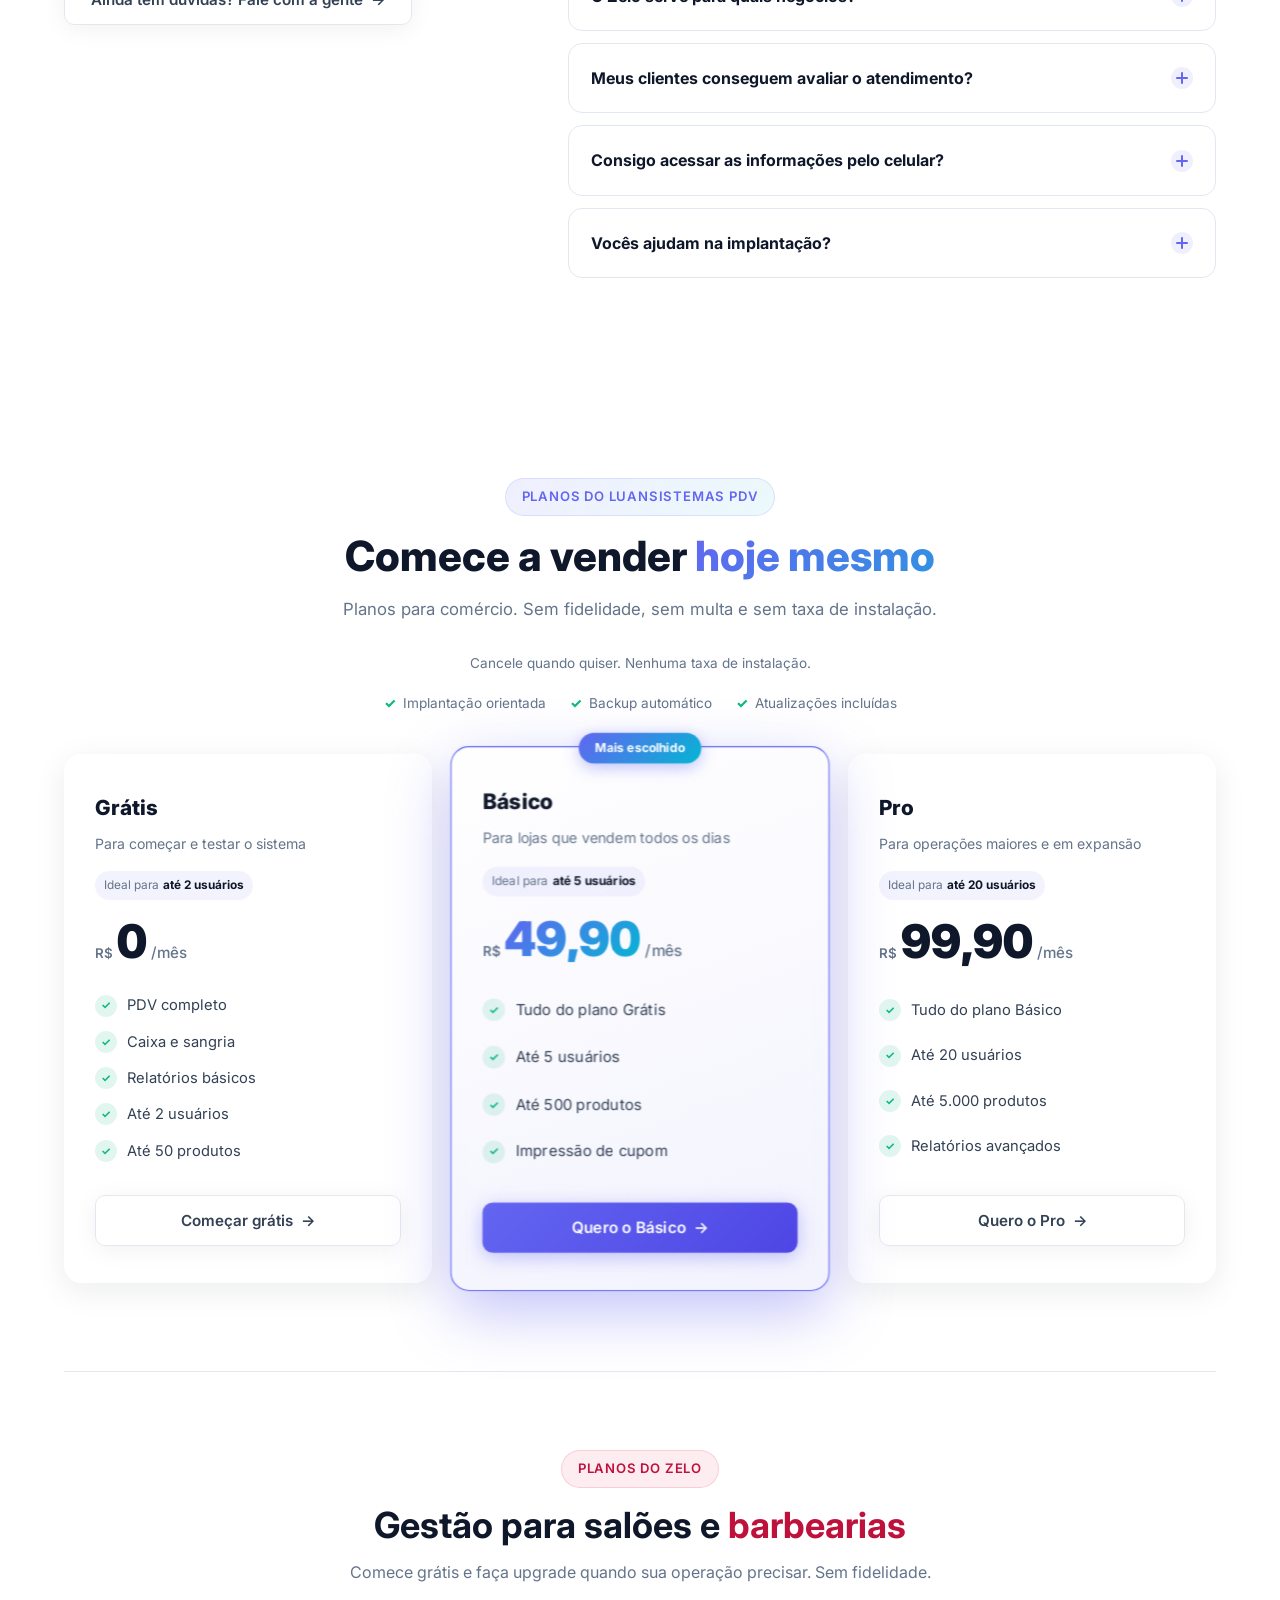
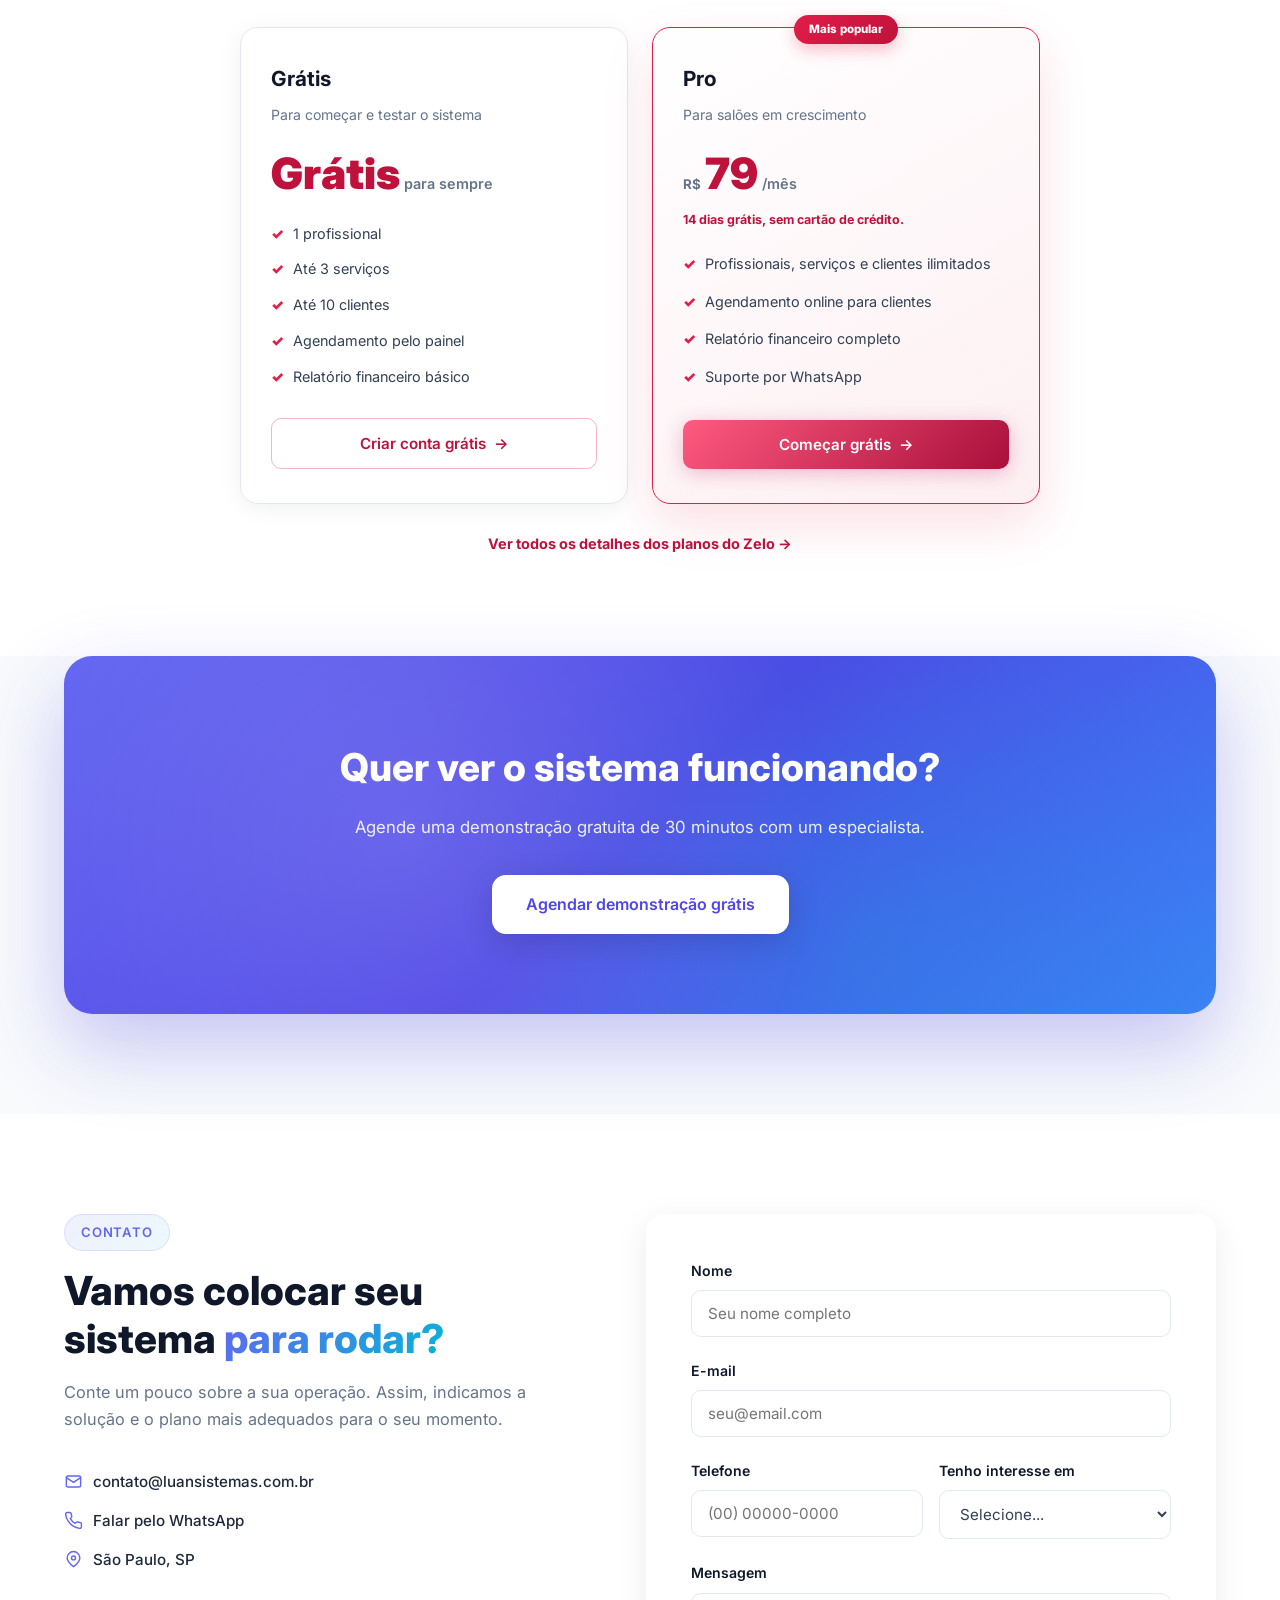
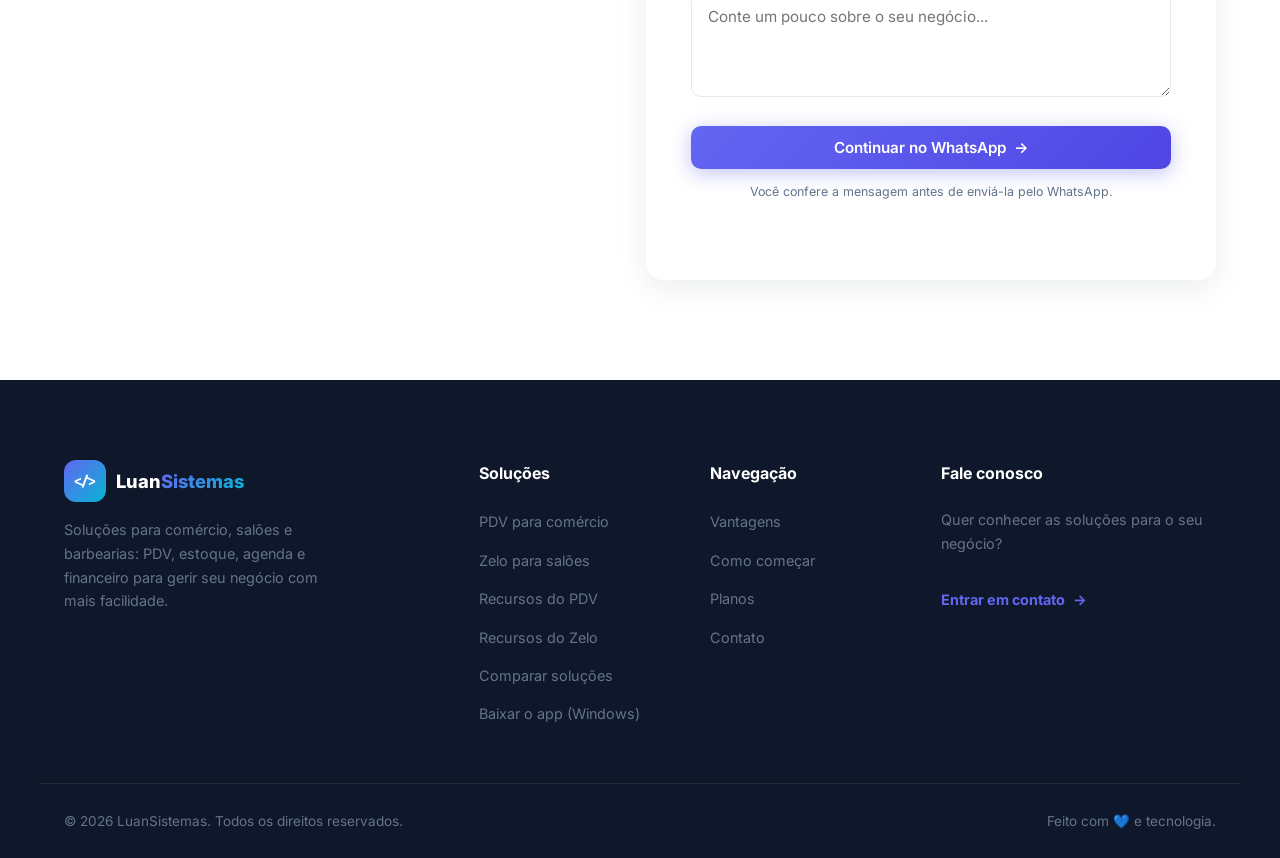
==== commit f78f2b6c: "Deixa a pagina mais animada - Ativa o contador animado que ja existia no JS mas nunca era usado   (n" ====
--- a/index.html
+++ b/index.html
@@ -144,7 +144,7 @@
             </a>
           </div>
           <ul class="hero-stats">
-            <li><strong>2 soluções</strong><span>para segmentos diferentes</span></li>
+            <li><strong><span data-counter="2">0</span> soluções</strong><span>para segmentos diferentes</span></li>
             <li><strong>Web + Desktop</strong><span>para trabalhar como preferir</span></li>
             <li><strong>Implantação orientada</strong><span>para começar com segurança</span></li>
           </ul>
@@ -392,7 +392,7 @@
       <div class="container">
         <div class="section-head">
           <span class="section-tag section-tag-zelo">Recursos do Zelo</span>
-          <h2>Tudo o que o seu salão precisa para <span class="gradient-text-zelo">organizar a rotina</span></h2>
+          <h2>Tudo o que o seu salão precisa para <span class="gradient-text-zelo animate-gradient">organizar a rotina</span></h2>
           <p>Agenda, clientes, avaliações e financeiro num só painel, com uma página pública para seus clientes agendarem sozinhos.</p>
         </div>
 
@@ -588,7 +588,7 @@
       <div class="container">
         <div class="section-head">
           <span class="section-tag">Planos do LuanSistemas PDV</span>
-          <h2>Comece a vender <span class="gradient-text">hoje mesmo</span></h2>
+          <h2>Comece a vender <span class="gradient-text animate-gradient">hoje mesmo</span></h2>
           <p>Planos para comércio. Sem fidelidade, sem multa e sem taxa de instalação.</p>
         </div>
 
--- a/style.css
+++ b/style.css
@@ -181,6 +181,27 @@
 .whatsapp-float .ui-icon { width: 20px; height: 20px; stroke-width: 2; }
 .whatsapp-float:hover { color: #fff; transform: translateY(-4px); box-shadow: 0 16px 34px rgba(37, 211, 102, .42); }
 
+.whatsapp-float::before {
+  content: '';
+  position: absolute;
+  inset: 0;
+  border-radius: inherit;
+  background: #25d366;
+  z-index: -1;
+}
+
+@media (prefers-reduced-motion: no-preference) {
+  .whatsapp-float::before {
+    animation: whatsappPing 2.8s ease-out infinite;
+  }
+}
+
+@keyframes whatsappPing {
+  0% { opacity: .55; transform: scale(1); }
+  70% { opacity: 0; transform: scale(1.35); }
+  100% { opacity: 0; transform: scale(1.35); }
+}
+
 body:hover .cursor-glow {
   opacity: 0.35;
 }
@@ -2308,22 +2329,6 @@
   font-variant-numeric: tabular-nums;
 }
 
-/* ============================================
-   BILLING TOGGLE
-   ============================================ */
-.billing-toggle {
-  display: flex;
-  justify-content: center;
-  gap: 8px;
-  background: var(--glass-bg);
-  backdrop-filter: blur(12px);
-  border: 1px solid var(--border);
-  border-radius: 100px;
-  padding: 6px;
-  width: max-content;
-  margin: 0 auto 48px;
-}
-
 .billing-note {
   margin: -32px auto 18px;
   color: var(--text-light);
@@ -2343,32 +2348,6 @@
 
 .pricing-reassurance li { display: flex; align-items: center; gap: 7px; }
 .pricing-reassurance li span { color: var(--success); font-weight: 800; }
-
-.tab {
-  padding: 10px 26px;
-  border-radius: 100px;
-  font-family: inherit;
-  font-size: 0.92rem;
-  font-weight: 600;
-  color: var(--text-light);
-  transition: all var(--transition-fast);
-}
-
-.tab.active {
-  background: linear-gradient(135deg, var(--primary), var(--primary-dark));
-  color: #ffffff;
-  box-shadow: 0 4px 16px var(--primary-glow);
-}
-
-.tab-badge {
-  background: rgba(245, 158, 11, 0.2);
-  color: var(--accent2);
-  font-size: 0.72rem;
-  font-weight: 700;
-  padding: 2px 8px;
-  border-radius: 100px;
-  margin-left: 6px;
-}
 
 /* ============================================
    PRICING
@@ -2492,6 +2471,21 @@
   box-shadow: 0 4px 16px var(--primary-glow);
 }
 
+@media (prefers-reduced-motion: no-preference) {
+  .plan-tag { animation: tagPulse 2.6s ease-in-out infinite; }
+  .zelo-plan-tag { animation: tagPulseZelo 2.6s ease-in-out infinite; }
+}
+
+@keyframes tagPulse {
+  0%, 100% { box-shadow: 0 4px 16px var(--primary-glow); }
+  50% { box-shadow: 0 4px 24px var(--primary-glow), 0 0 0 6px rgba(99,102,241,.12); }
+}
+
+@keyframes tagPulseZelo {
+  0%, 100% { box-shadow: 0 6px 16px rgba(225,29,72,.28); }
+  50% { box-shadow: 0 6px 22px rgba(225,29,72,.28), 0 0 0 6px rgba(225,29,72,.14); }
+}
+
 .plan-card h3 {
   font-size: 1.3rem;
   font-weight: 800;
@@ -2633,11 +2627,6 @@
     grid-template-columns: 1fr;
   }
 
-  .billing-toggle {
-    width: 100%;
-    justify-content: center;
-  }
-
   .pricing-reassurance { align-items: flex-start; flex-direction: column; }
 
   .dash-stats {
